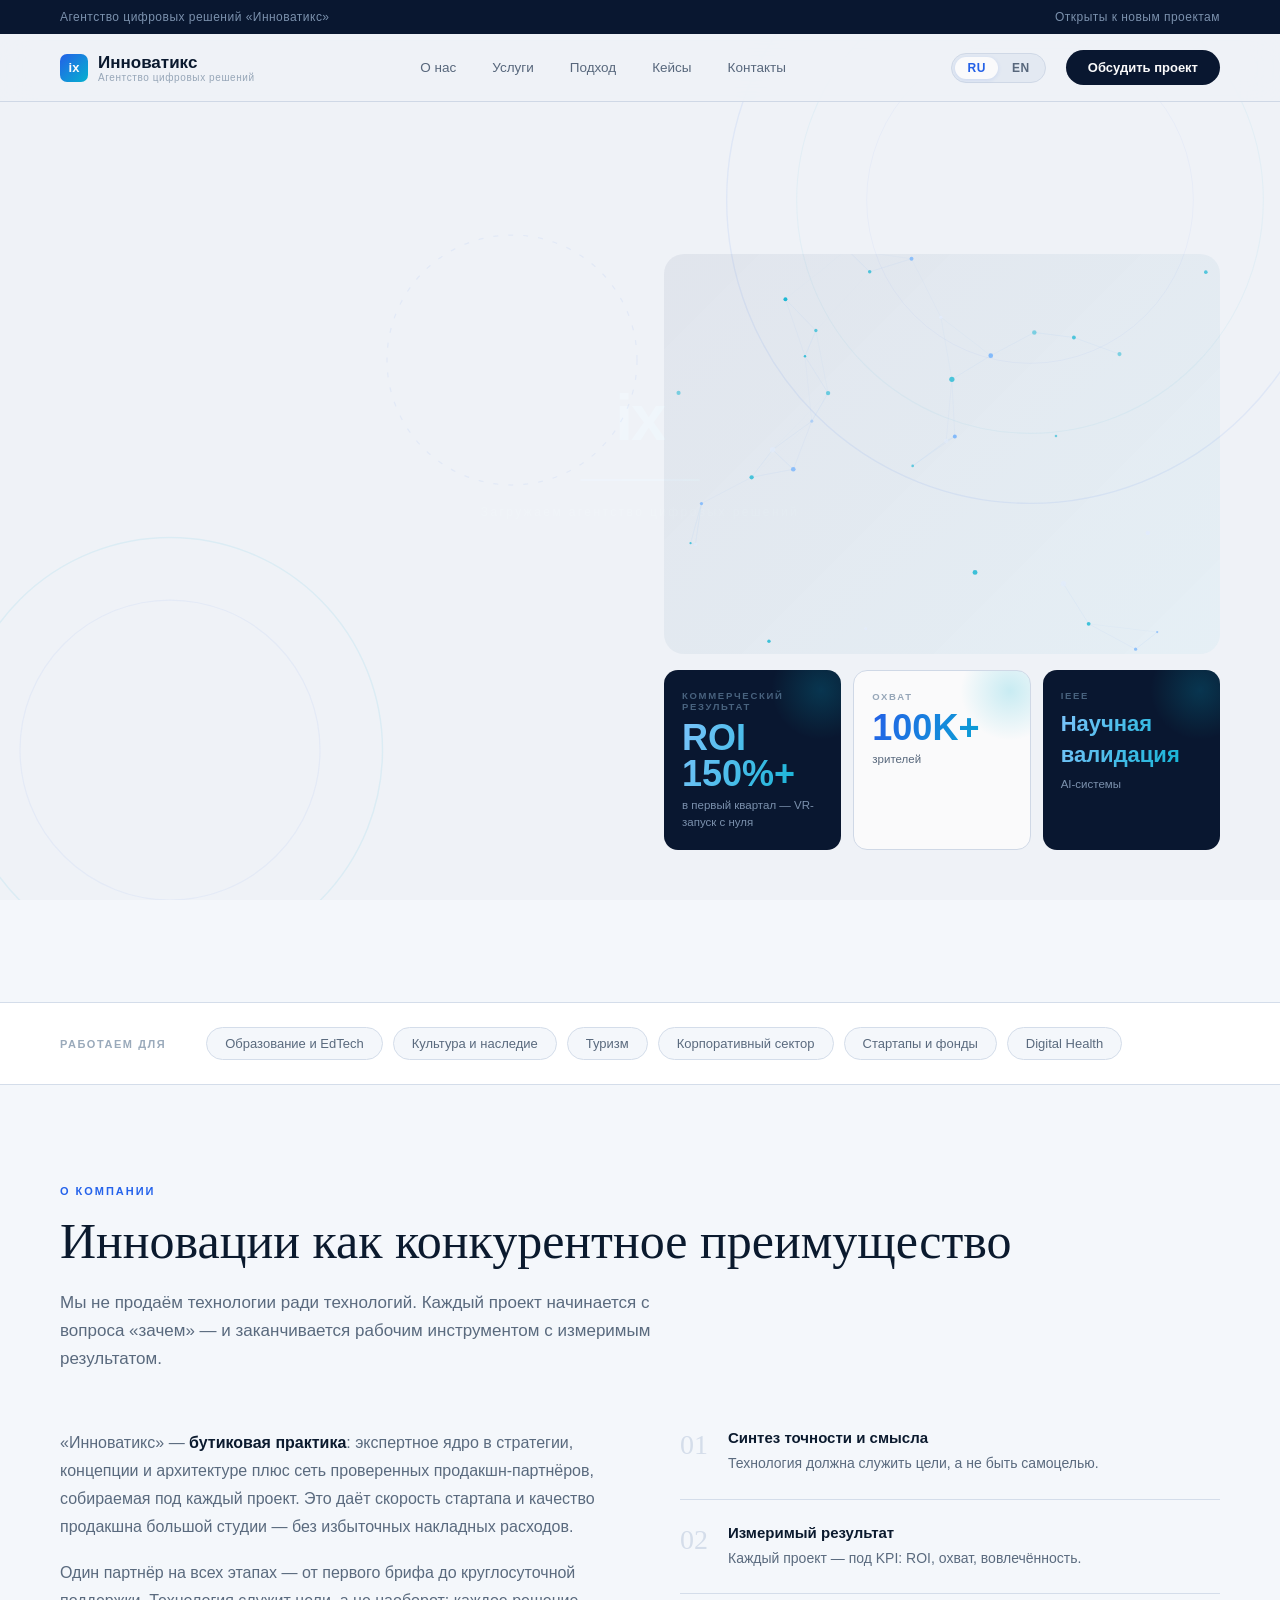
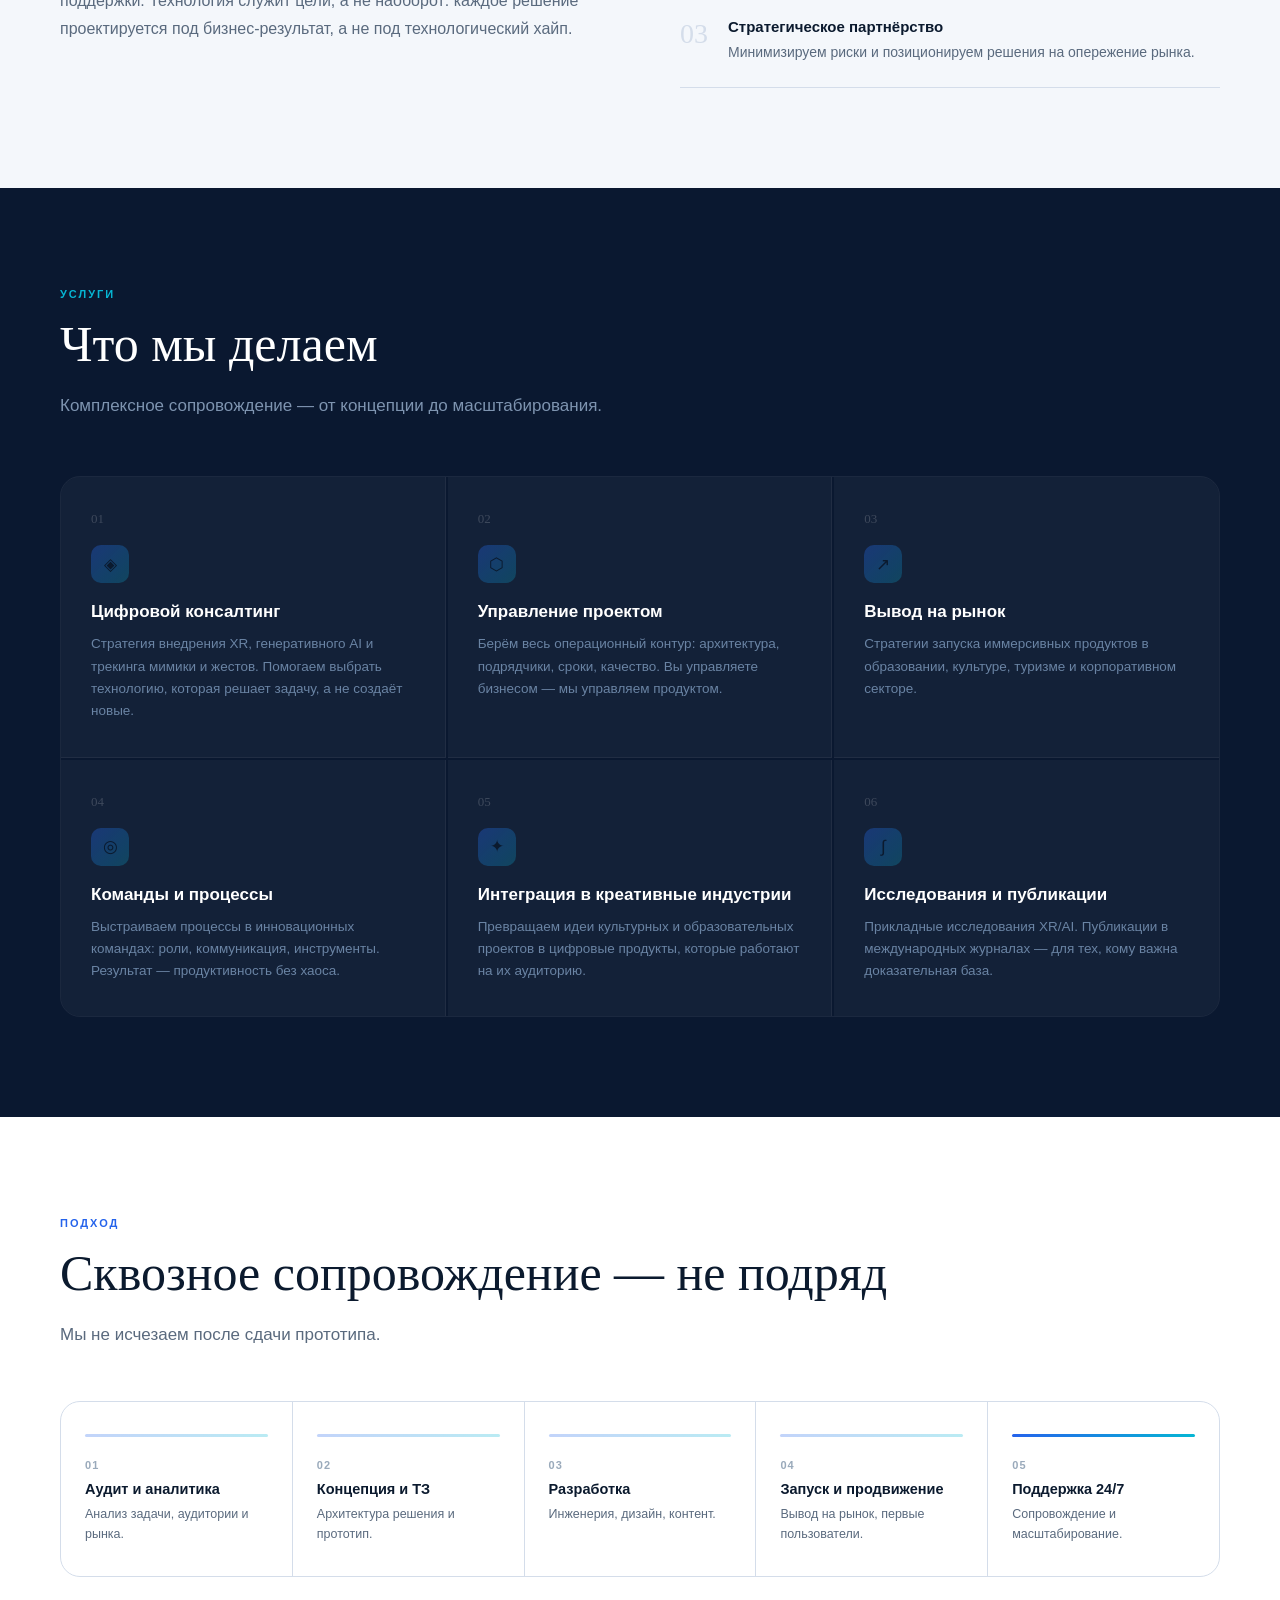
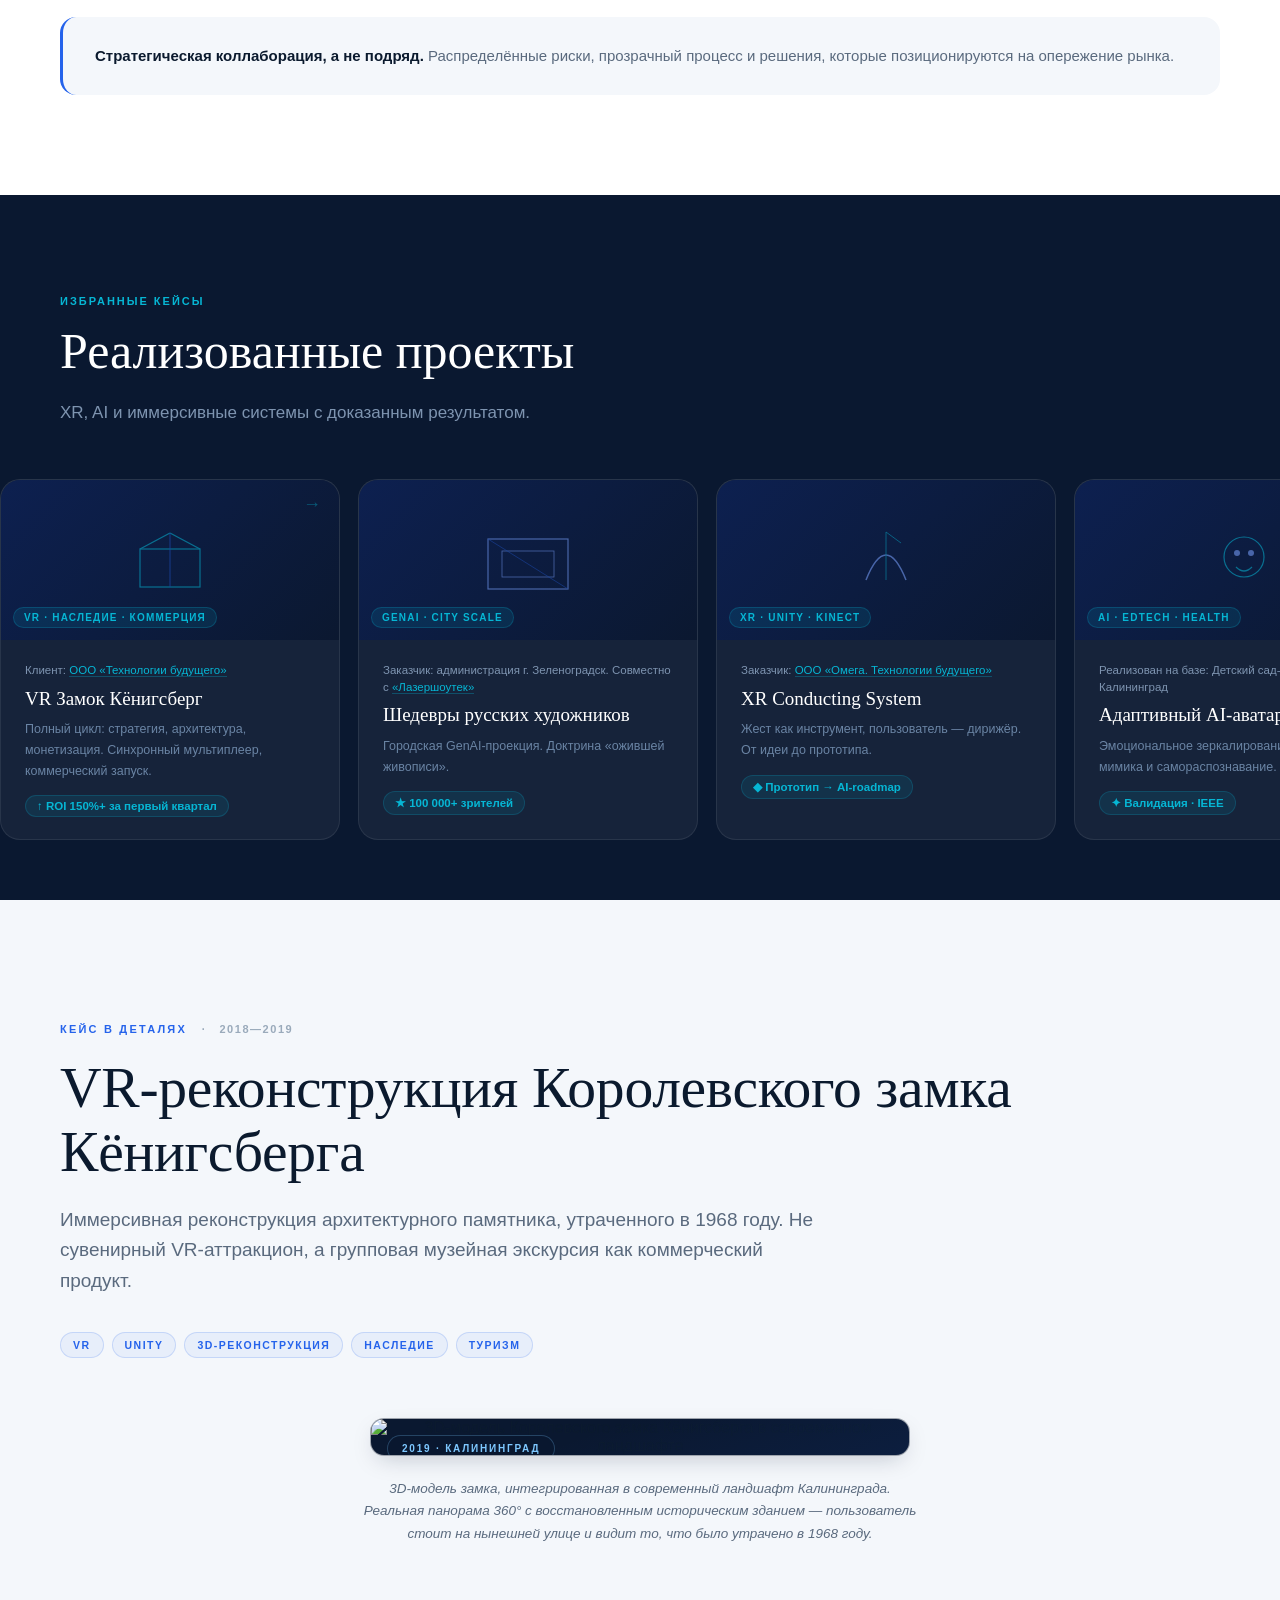
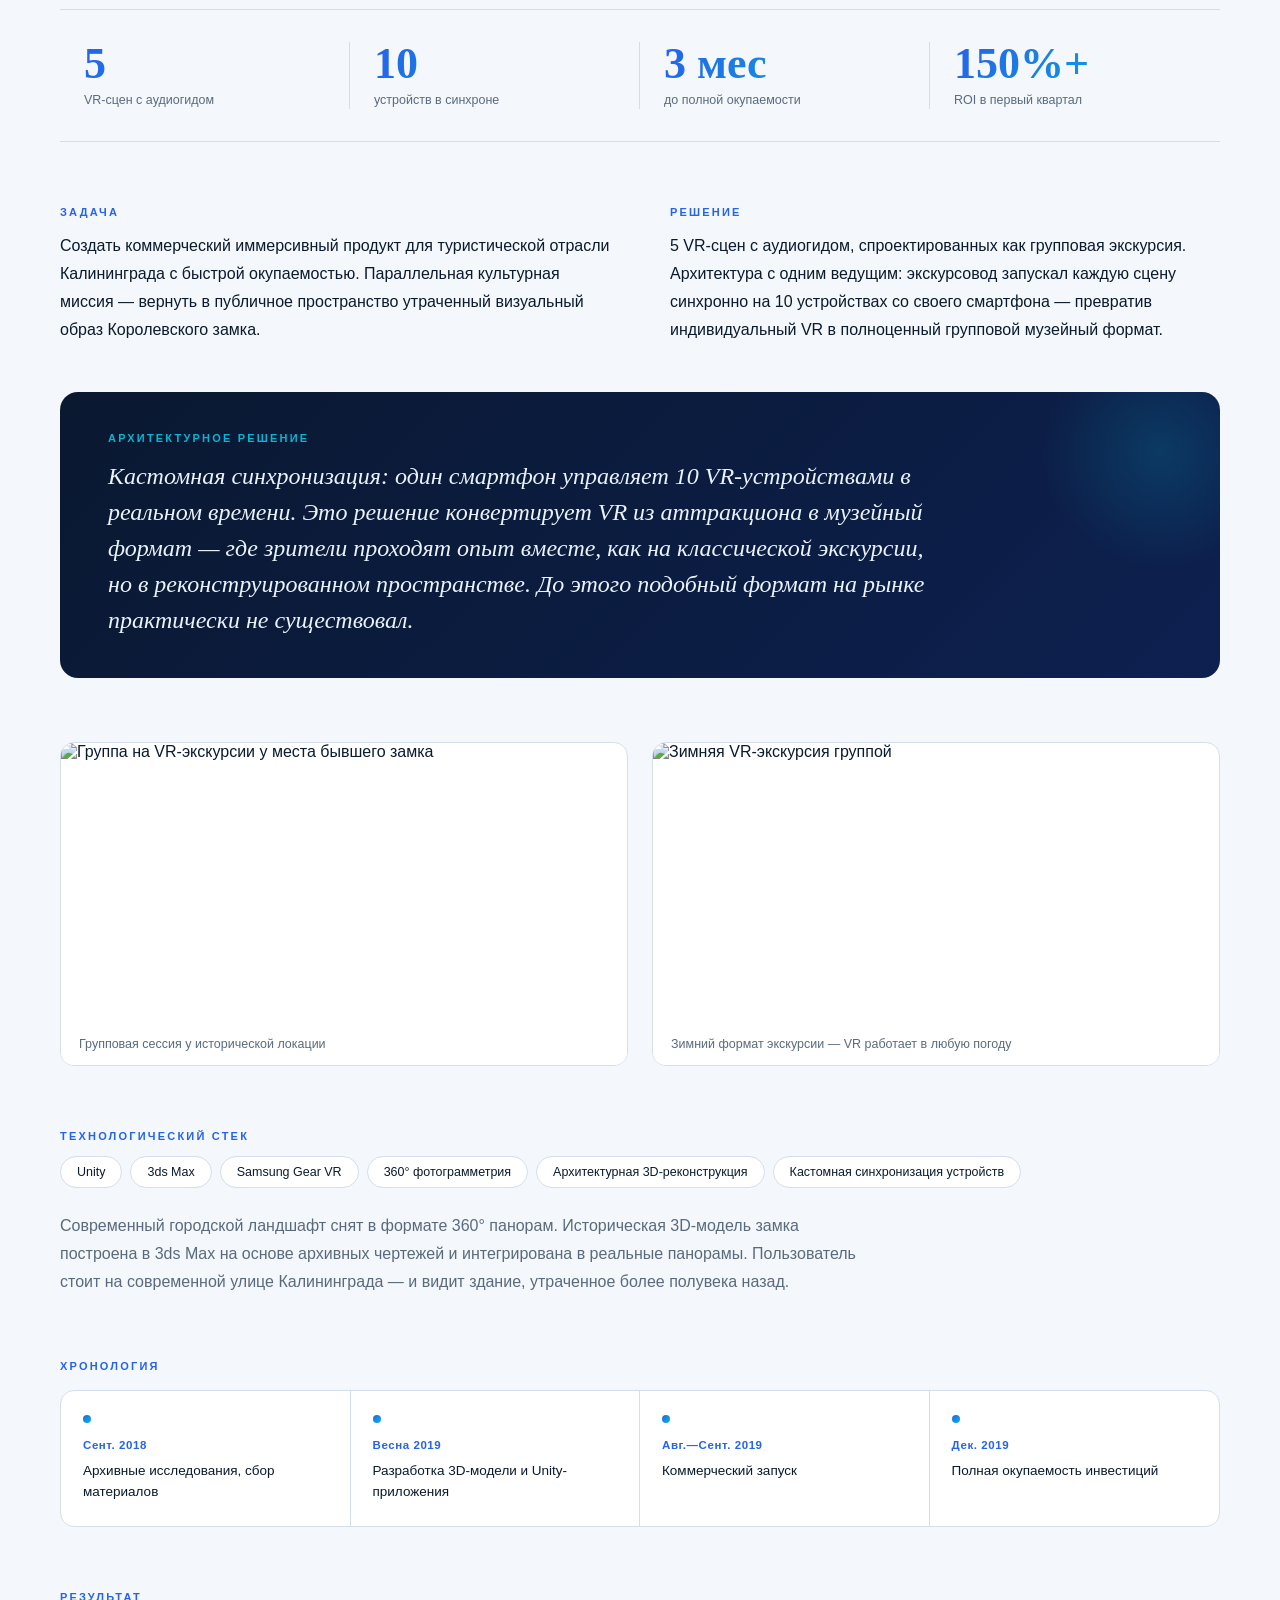
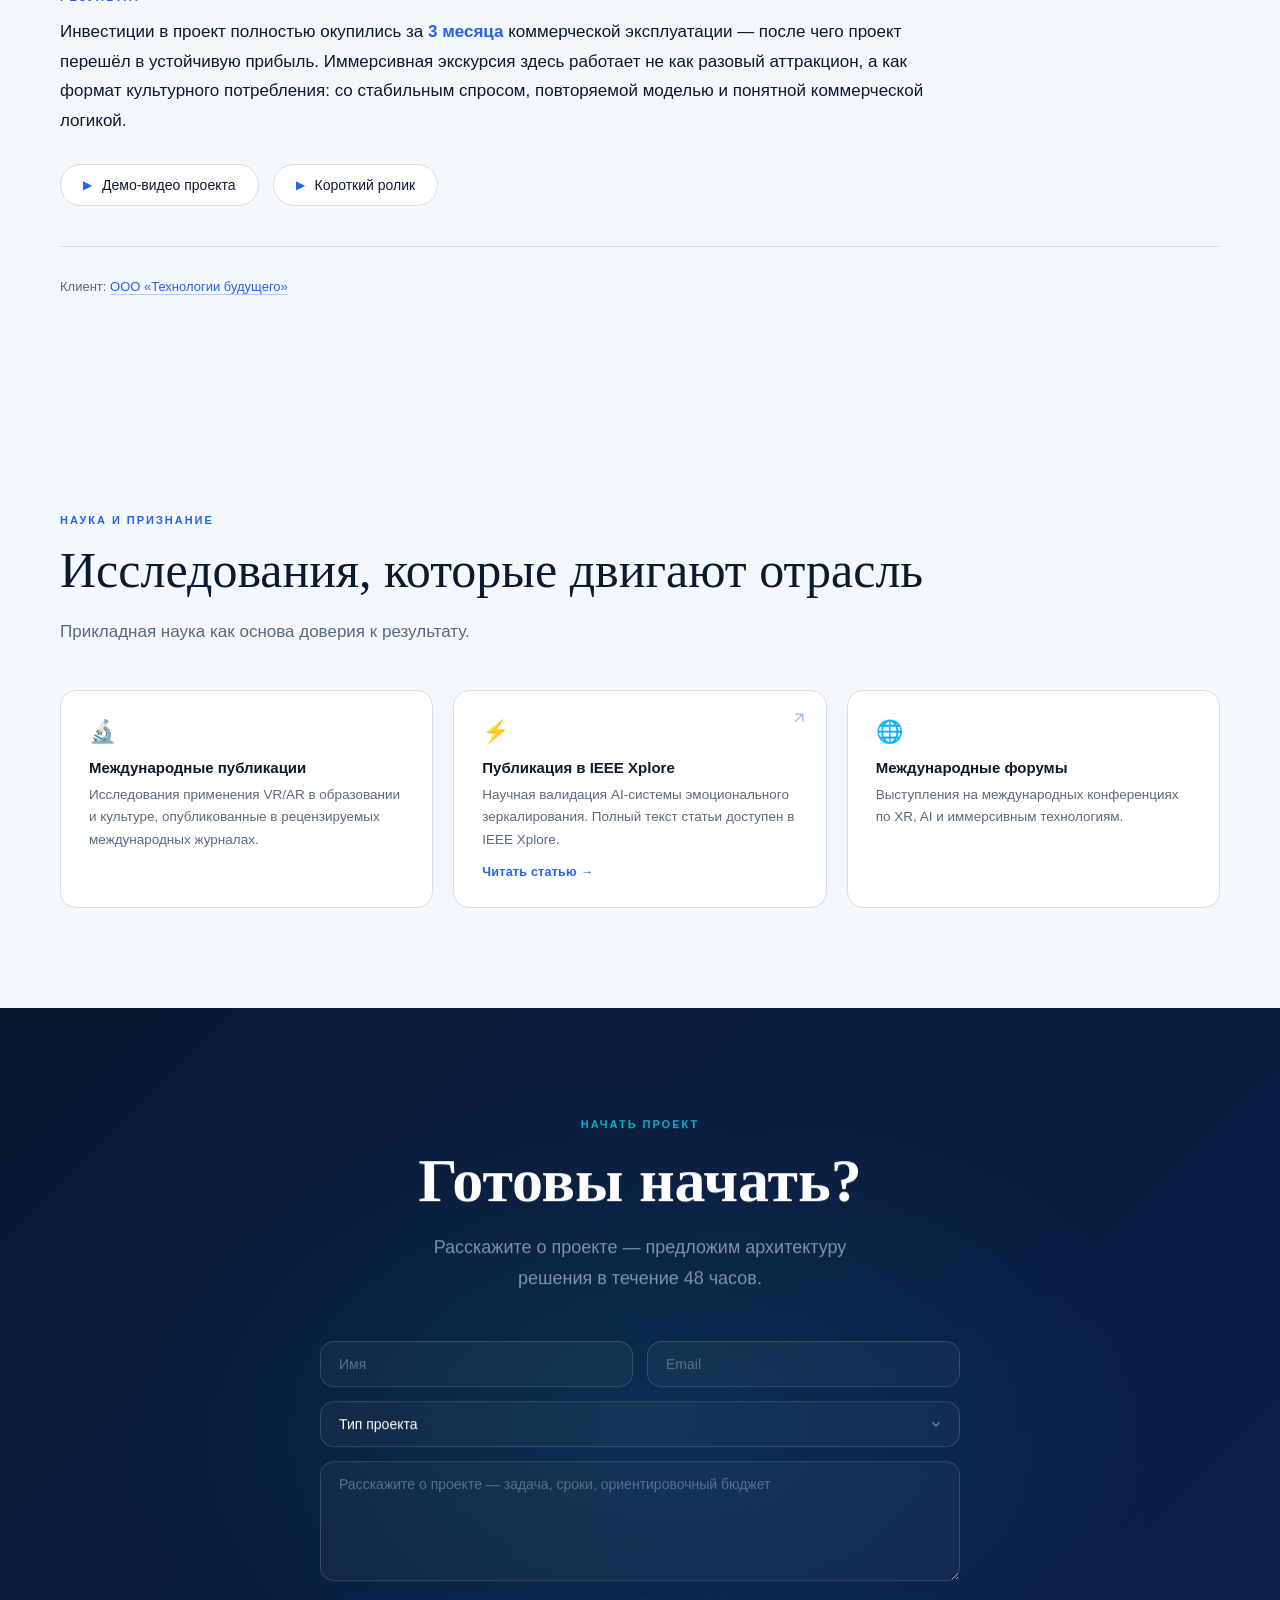
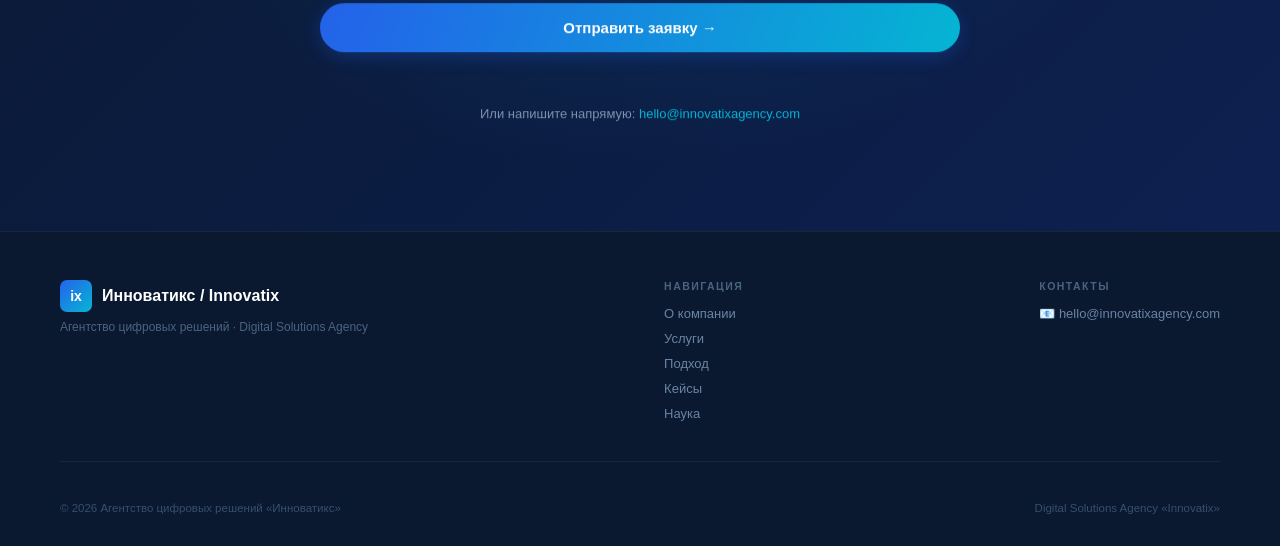
==== index.html @ b0e0c46a "Add files via upload" ====
<!DOCTYPE html>
<html lang="ru">
<head>
  <title>Инноватикс — агентство цифровых решений | XR · VR · AI</title>
  <meta name="description" content="Инноватикс — бутиковое агентство полного цикла. XR, VR и AI-продукты для бизнеса, культуры и образования: от стратегии до запуска. Кейсы с ROI 150%+.">
  <meta name="keywords" content="Инноватикс, агентство Инноватикс, Инноватикс цифровые решения, Innovatix, XR агентство, VR разработка, AI для бизнеса, иммерсивные технологии, дополненная реальность">
  <meta name="author" content="Инноватикс / Innovatix">
  <meta name="robots" content="index, follow">
  <link rel="canonical" href="https://www.innovatixagency.com/">

  <!-- Open Graph (соцсети, мессенджеры) -->
  <meta property="og:type" content="website">
  <meta property="og:url" content="https://www.innovatixagency.com/">
  <meta property="og:title" content="Инноватикс — агентство цифровых решений">
  <meta property="og:description" content="XR, VR и AI для бизнеса, культуры и образования. Полный цикл: от стратегии до запуска. ROI 150%+.">
  <meta property="og:image" content="https://www.innovatixagency.com/img/og-preview.jpg">
  <meta property="og:locale" content="ru_RU">
  <meta property="og:locale:alternate" content="en_US">
  <meta property="og:site_name" content="Инноватикс">

  <!-- Twitter Card -->
  <meta name="twitter:card" content="summary_large_image">
  <meta name="twitter:title" content="Инноватикс — агентство цифровых решений">
  <meta name="twitter:description" content="XR, VR и AI для бизнеса, культуры и образования. ROI 150%+.">
  <meta name="twitter:image" content="https://www.innovatixagency.com/img/og-preview.jpg">

  <!-- Schema.org structured data -->
  <script type="application/ld+json">
  {
    "@context": "https://schema.org",
    "@type": "ProfessionalService",
    "name": "Инноватикс",
    "alternateName": "Innovatix",
    "description": "Агентство цифровых решений. XR, AI и иммерсивные продукты для образования, культуры, туризма и бизнеса.",
    "url": "https://www.innovatixagency.com",
    "email": "hello@innovatixagency.com",
    "address": {"@type": "PostalAddress", "addressLocality": "Калининград", "addressCountry": "RU"},
    "serviceType": ["XR Development", "VR/AR Solutions", "AI Integration", "Digital Consulting"],
    "areaServed": {"@type": "Country", "name": "Russia"},
    "founder": {"@type": "Person", "name": "Жанна Иксанова", "url": "https://zhannaix.github.io"},
    "knowsAbout": ["Virtual Reality", "Augmented Reality", "Artificial Intelligence", "Immersive Technology", "EdTech"],
    "sameAs": ["https://ieeexplore.ieee.org/document/9912512"]
  }
  </script>
<meta charset="UTF-8">
<meta name="viewport" content="width=device-width, initial-scale=1.0">
<title>Инноватикс — агентство цифровых решений | XR · VR · AI</title>
<link rel="preload" href="fonts/manrope-400.woff2" as="font" type="font/woff2" crossorigin>
<link rel="preload" href="fonts/manrope-600.woff2" as="font" type="font/woff2" crossorigin>
<link rel="preload" href="styles.css" as="style">
<link rel="stylesheet" href="styles.css">
</head>
<body>

<!-- PRELOADER -->
<div id="preloader">
  <div class="pre-logo">ix</div>
  <div class="pre-bar"><div class="pre-fill" id="preFill"></div></div>
  <div class="pre-sub" data-ru="Загружаем агентство цифровых решений" data-en="Loading digital solutions agency">Загружаем агентство цифровых решений</div>
</div>

<!-- CURSOR -->
<div class="cursor" id="cursor"></div>
<div class="cursor-ring" id="cursorRing"></div>

<!-- PARALLAX BG -->
<div class="parallax-bg" id="parallaxBg">
  <div class="pb-shape pb-s1" id="pbs1"><svg viewBox="0 0 600 600" fill="none" xmlns="http://www.w3.org/2000/svg"><circle cx="300" cy="300" r="260" stroke="rgba(37,99,235,0.07)" stroke-width="1.2"/><circle cx="300" cy="300" r="200" stroke="rgba(6,182,212,0.05)" stroke-width="1"/><circle cx="300" cy="300" r="140" stroke="rgba(37,99,235,0.04)" stroke-width="0.8"/></svg></div>
  <div class="pb-shape pb-s2" id="pbs2"><svg viewBox="0 0 400 400" fill="none" xmlns="http://www.w3.org/2000/svg"><circle cx="200" cy="200" r="170" stroke="rgba(6,182,212,0.08)" stroke-width="1.2"/><circle cx="200" cy="200" r="120" stroke="rgba(37,99,235,0.05)" stroke-width="1"/></svg></div>
  <div class="pb-shape pb-s3" id="pbs3"><svg viewBox="0 0 240 240" fill="none" xmlns="http://www.w3.org/2000/svg"><circle cx="120" cy="120" r="100" stroke="rgba(37,99,235,0.06)" stroke-width="1" stroke-dasharray="4 8"/></svg></div>
</div>

<!-- TOP BAR -->
<div class="topbar">
  <span data-ru="Агентство цифровых решений «Инноватикс»" data-en="Digital Solutions Agency «Innovatix»">Агентство цифровых решений «Инноватикс»</span>
  <span data-ru="Открыты к новым проектам" data-en="Open for new projects">Открыты к новым проектам</span>
</div>

<!-- NAV -->
<nav>
  <a href="#" class="nav-logo">
    <div class="nav-logo-mark">ix</div>
    <div>
      <span class="nav-logo-text">Инноватикс</span>
      <span class="nav-logo-sub" data-ru="Агентство цифровых решений" data-en="Digital Solutions Agency">Агентство цифровых решений</span>
    </div>
  </a>
  <div class="nav-links">
    <a href="#about" data-ru="О нас" data-en="About">О нас</a>
    <a href="#services" data-ru="Услуги" data-en="Services">Услуги</a>
    <a href="#approach" data-ru="Подход" data-en="Approach">Подход</a>
    <a href="#cases" data-ru="Кейсы" data-en="Work">Кейсы</a>
    <a href="#contact" data-ru="Контакты" data-en="Contact">Контакты</a>
  </div>
  <div class="nav-right">
    <div class="lang-toggle">
      <button class="lang-btn active" data-lang="ru">RU</button>
      <button class="lang-btn" data-lang="en">EN</button>
    </div>
    <a href="#contact" class="btn-nav" data-ru="Обсудить проект" data-en="Let's talk">Обсудить проект</a>
  </div>
</nav>

<!-- HERO -->
<section class="hero" id="home">
  <div class="hero-left">
    <div class="hero-badge">
      <div class="badge-dot"></div>
      <span data-ru="XR · AI · Иммерсивные технологии" data-en="XR · AI · Immersive Technologies">XR · AI · Иммерсивные технологии</span>
    </div>
    <h1 class="hero-title">
      <span class="line"><span class="line-inner" data-ru="XR И AI," data-en="XR &amp; AI,">XR И AI,</span></span>
      <span class="line"><span class="line-inner grad" data-ru="КОТОРЫЕ" data-en="THAT ACTUALLY">КОТОРЫЕ</span></span>
      <span class="line"><span class="line-inner" data-ru="РАБОТАЮТ" data-en="WORK">РАБОТАЮТ</span></span>
    </h1>
    <p class="hero-sub" data-ru="Инноватикс — агентство полного цикла. Проектируем иммерсивные и интерактивные продукты для образования, культуры, туризма и бизнеса — от стратегии до запуска." data-en="Innovatix is a full-cycle agency. We design immersive and interactive products for education, culture, tourism and business — from strategy to launch.">Инноватикс — агентство полного цикла. Проектируем иммерсивные и интерактивные продукты для образования, культуры, туризма и бизнеса — от стратегии до запуска.</p>
    <div class="hero-btns">
      <a href="#contact" class="btn-primary" data-ru="Обсудить проект →" data-en="Start a project →">Обсудить проект →</a>
      <a href="#cases" class="btn-ghost" data-ru="Смотреть кейсы" data-en="View work">Смотреть кейсы</a>
    </div>
    <div class="hero-stats">
      <div><div class="stat-num">10+</div><div class="stat-label" data-ru="лет в XR и AI" data-en="years in XR &amp; AI">лет в XR и AI</div></div>
      <div><div class="stat-num">50+</div><div class="stat-label" data-ru="реализованных проектов" data-en="projects delivered">реализованных проектов</div></div>
      <div><div class="stat-num">100K+</div><div class="stat-label" data-ru="пользователей и зрителей" data-en="users &amp; viewers">пользователей и зрителей</div></div>
    </div>
  </div>
  <div class="hero-right">
    <div class="canvas-wrap">
      <canvas id="threeCanvas"></canvas>
    </div>
    <div class="metric-row">
      <div class="metric-card">
        <div class="mc-label" data-ru="КОММЕРЧЕСКИЙ РЕЗУЛЬТАТ" data-en="COMMERCIAL RESULT">КОММЕРЧЕСКИЙ РЕЗУЛЬТАТ</div>
        <div class="mc-val">ROI 150%+</div>
        <div class="mc-desc" data-ru="в первый квартал — VR-запуск с нуля" data-en="in Q1 — VR product from scratch">в первый квартал — VR-запуск с нуля</div>
      </div>
      <div class="metric-card light">
        <div class="mc-label" data-ru="ОХВАТ" data-en="REACH">ОХВАТ</div>
        <div class="mc-val">100K+</div>
        <div class="mc-desc" data-ru="зрителей иммерсивной проекции" data-en="viewers at immersive projection">зрителей</div>
      </div>
      <div class="metric-card">
        <div class="mc-label">IEEE</div>
        <div class="mc-val" style="font-size:22px;line-height:1.4" data-ru="Научная валидация" data-en="Scientific validation">Научная<br>валидация</div>
        <div class="mc-desc" data-ru="AI-системы" data-en="of AI system">AI-системы</div>
      </div>
    </div>
  </div>
</section>

<!-- SECTOR BAND -->
<div class="sector-band">
  <div class="sector-label" data-ru="РАБОТАЕМ ДЛЯ" data-en="WE WORK WITH">РАБОТАЕМ ДЛЯ</div>
  <div class="sector-pills">
    <div class="sector-pill" data-ru="Образование и EdTech" data-en="Education &amp; EdTech">Образование и EdTech</div>
    <div class="sector-pill" data-ru="Культура и наследие" data-en="Culture &amp; Heritage">Культура и наследие</div>
    <div class="sector-pill" data-ru="Туризм" data-en="Tourism">Туризм</div>
    <div class="sector-pill" data-ru="Корпоративный сектор" data-en="Enterprise">Корпоративный сектор</div>
    <div class="sector-pill" data-ru="Стартапы и фонды" data-en="Startups &amp; Funds">Стартапы и фонды</div>
    <div class="sector-pill" data-ru="Digital Health" data-en="Digital Health">Digital Health</div>
  </div>
</div>

<!-- ABOUT -->
<section class="about" id="about">
  <div class="section-eyebrow gs" data-ru="О КОМПАНИИ" data-en="ABOUT">О КОМПАНИИ</div>
  <h2 class="section-title gs" data-ru="Инновации как конкурентное преимущество" data-en="Innovation as a competitive edge">Инновации как конкурентное преимущество</h2>
  <p class="section-sub gs" data-ru="Мы не продаём технологии ради технологий. Каждый проект начинается с вопроса «зачем» — и заканчивается рабочим инструментом с измеримым результатом." data-en="We don't sell technology for its own sake. Every project starts with 'why' — and ends with a working tool with measurable results.">Мы не продаём технологии ради технологий. Каждый проект начинается с вопроса «зачем» — и заканчивается рабочим инструментом с измеримым результатом.</p>
  <div class="about-grid">
    <div class="about-text gs">
      <p data-ru="«Инноватикс» — <strong>бутиковая практика</strong>: экспертное ядро в стратегии, концепции и архитектуре плюс сеть проверенных продакшн-партнёров, собираемая под каждый проект. Это даёт скорость стартапа и качество продакшна большой студии — без избыточных накладных расходов." data-en="Innovatix is a <strong>boutique practice</strong>: an expert core in strategy, concept and architecture plus a network of trusted production partners assembled for each project. This delivers startup speed and big-studio production quality — without the overhead.">«Инноватикс» — <strong>бутиковая практика</strong>: экспертное ядро в стратегии, концепции и архитектуре плюс сеть проверенных продакшн-партнёров, собираемая под каждый проект. Это даёт скорость стартапа и качество продакшна большой студии — без избыточных накладных расходов.</p>
      <p data-ru="Один партнёр на всех этапах — от первого брифа до круглосуточной поддержки. Технология служит цели, а не наоборот: каждое решение проектируется под бизнес-результат, а не под технологический хайп." data-en="One partner at every stage — from the first brief to 24/7 support. Technology serves the goal, not the other way around: every decision is designed for business outcomes, not tech hype.">Один партнёр на всех этапах — от первого брифа до круглосуточной поддержки. Технология служит цели, а не наоборот: каждое решение проектируется под бизнес-результат, а не под технологический хайп.</p>
    </div>
    <div class="gs">
      <div class="value-item"><div class="value-num">01</div><div class="value-content"><h4 data-ru="Синтез точности и смысла" data-en="Precision meets meaning">Синтез точности и смысла</h4><p data-ru="Технология должна служить цели, а не быть самоцелью." data-en="Technology must serve the goal, not be the goal itself.">Технология должна служить цели, а не быть самоцелью.</p></div></div>
      <div class="value-item"><div class="value-num">02</div><div class="value-content"><h4 data-ru="Измеримый результат" data-en="Measurable outcome">Измеримый результат</h4><p data-ru="Каждый проект — под KPI: ROI, охват, вовлечённость." data-en="Every project has KPIs: ROI, reach, engagement.">Каждый проект — под KPI: ROI, охват, вовлечённость.</p></div></div>
      <div class="value-item"><div class="value-num">03</div><div class="value-content"><h4 data-ru="Стратегическое партнёрство" data-en="Strategic partnership">Стратегическое партнёрство</h4><p data-ru="Минимизируем риски и позиционируем решения на опережение рынка." data-en="We minimize risks and position solutions ahead of the market.">Минимизируем риски и позиционируем решения на опережение рынка.</p></div></div>
    </div>
  </div>
</section>

<!-- SERVICES -->
<section class="services" id="services">
  <div class="section-eyebrow gs" data-ru="УСЛУГИ" data-en="SERVICES">УСЛУГИ</div>
  <h2 class="section-title gs" data-ru="Что мы делаем" data-en="What we do">Что мы делаем</h2>
  <p class="section-sub gs" data-ru="Комплексное сопровождение — от концепции до масштабирования." data-en="End-to-end support — from concept to scale.">Комплексное сопровождение — от концепции до масштабирования.</p>
  <div class="services-grid">
    <div class="service-card gs"><span class="svc-num">01</span><div class="svc-icon">◈</div><div class="svc-title" data-ru="Цифровой консалтинг" data-en="Digital Consulting">Цифровой консалтинг</div><div class="svc-desc" data-ru="Стратегия внедрения XR, генеративного AI и трекинга мимики и жестов. Помогаем выбрать технологию, которая решает задачу, а не создаёт новые." data-en="Strategy for XR, generative AI and facial/gesture tracking. We help choose technology that solves problems, not creates new ones.">Стратегия внедрения XR, генеративного AI и трекинга мимики и жестов. Помогаем выбрать технологию, которая решает задачу, а не создаёт новые.</div></div>
    <div class="service-card gs"><span class="svc-num">02</span><div class="svc-icon">⬡</div><div class="svc-title" data-ru="Управление проектом" data-en="Project Management">Управление проектом</div><div class="svc-desc" data-ru="Берём весь операционный контур: архитектура, подрядчики, сроки, качество. Вы управляете бизнесом — мы управляем продуктом." data-en="We handle the full operational scope. You run the business — we run the product.">Берём весь операционный контур: архитектура, подрядчики, сроки, качество. Вы управляете бизнесом — мы управляем продуктом.</div></div>
    <div class="service-card gs"><span class="svc-num">03</span><div class="svc-icon">↗</div><div class="svc-title" data-ru="Вывод на рынок" data-en="Go-to-Market">Вывод на рынок</div><div class="svc-desc" data-ru="Стратегии запуска иммерсивных продуктов в образовании, культуре, туризме и корпоративном секторе." data-en="Launch strategies for immersive products in education, culture, tourism and enterprise.">Стратегии запуска иммерсивных продуктов в образовании, культуре, туризме и корпоративном секторе.</div></div>
    <div class="service-card gs"><span class="svc-num">04</span><div class="svc-icon">◎</div><div class="svc-title" data-ru="Команды и процессы" data-en="Teams &amp; Process">Команды и процессы</div><div class="svc-desc" data-ru="Выстраиваем процессы в инновационных командах: роли, коммуникация, инструменты. Результат — продуктивность без хаоса." data-en="Building processes in innovation teams: roles, communication, tools. Productivity without chaos.">Выстраиваем процессы в инновационных командах: роли, коммуникация, инструменты. Результат — продуктивность без хаоса.</div></div>
    <div class="service-card gs"><span class="svc-num">05</span><div class="svc-icon">✦</div><div class="svc-title" data-ru="Интеграция в креативные индустрии" data-en="Creative Industry Integration">Интеграция в креативные индустрии</div><div class="svc-desc" data-ru="Превращаем идеи культурных и образовательных проектов в цифровые продукты, которые работают на их аудиторию." data-en="Turning cultural and educational ideas into digital products that engage their audiences.">Превращаем идеи культурных и образовательных проектов в цифровые продукты, которые работают на их аудиторию.</div></div>
    <div class="service-card gs"><span class="svc-num">06</span><div class="svc-icon">∫</div><div class="svc-title" data-ru="Исследования и публикации" data-en="Research &amp; Publications">Исследования и публикации</div><div class="svc-desc" data-ru="Прикладные исследования XR/AI. Публикации в международных журналах — для тех, кому важна доказательная база." data-en="Applied XR/AI research. International journal publications — evidence-based approach.">Прикладные исследования XR/AI. Публикации в международных журналах — для тех, кому важна доказательная база.</div></div>
  </div>
</section>

<!-- APPROACH -->
<section class="approach" id="approach">
  <div class="section-eyebrow gs" data-ru="ПОДХОД" data-en="APPROACH">ПОДХОД</div>
  <h2 class="section-title gs" data-ru="Сквозное сопровождение — не подряд" data-en="End-to-end partnership — not outsourcing">Сквозное сопровождение — не подряд</h2>
  <p class="section-sub gs" data-ru="Мы не исчезаем после сдачи прототипа." data-en="We don't disappear after the prototype is delivered.">Мы не исчезаем после сдачи прототипа.</p>
  <div class="approach-track gs">
    <div class="phase"><div class="phase-bar"></div><div class="phase-num">01</div><div class="phase-name" data-ru="Аудит и аналитика" data-en="Audit &amp; Analytics">Аудит и аналитика</div><div class="phase-desc" data-ru="Анализ задачи, аудитории и рынка." data-en="Task, audience and market analysis.">Анализ задачи, аудитории и рынка.</div></div>
    <div class="phase"><div class="phase-bar"></div><div class="phase-num">02</div><div class="phase-name" data-ru="Концепция и ТЗ" data-en="Concept &amp; Brief">Концепция и ТЗ</div><div class="phase-desc" data-ru="Архитектура решения и прототип." data-en="Solution architecture and prototype.">Архитектура решения и прототип.</div></div>
    <div class="phase"><div class="phase-bar"></div><div class="phase-num">03</div><div class="phase-name" data-ru="Разработка" data-en="Development">Разработка</div><div class="phase-desc" data-ru="Инженерия, дизайн, контент." data-en="Engineering, design, content.">Инженерия, дизайн, контент.</div></div>
    <div class="phase"><div class="phase-bar"></div><div class="phase-num">04</div><div class="phase-name" data-ru="Запуск и продвижение" data-en="Launch &amp; Growth">Запуск и продвижение</div><div class="phase-desc" data-ru="Вывод на рынок, первые пользователи." data-en="Market launch, first users.">Вывод на рынок, первые пользователи.</div></div>
    <div class="phase"><div class="phase-bar"></div><div class="phase-num">05</div><div class="phase-name" data-ru="Поддержка 24/7" data-en="Support 24/7">Поддержка 24/7</div><div class="phase-desc" data-ru="Сопровождение и масштабирование." data-en="Maintenance and scaling.">Сопровождение и масштабирование.</div></div>
  </div>
  <div class="approach-note gs"><strong data-ru="Стратегическая коллаборация, а не подряд." data-en="Strategic collaboration, not outsourcing.">Стратегическая коллаборация, а не подряд.</strong> <span data-ru="Распределённые риски, прозрачный процесс и решения, которые позиционируются на опережение рынка." data-en="Shared risks, transparent process and solutions positioned ahead of the market.">Распределённые риски, прозрачный процесс и решения, которые позиционируются на опережение рынка.</span></div>
</section>

<!-- CASES -->
<section class="cases" id="cases">
  <div class="section-eyebrow gs" data-ru="ИЗБРАННЫЕ КЕЙСЫ" data-en="SELECTED WORK">ИЗБРАННЫЕ КЕЙСЫ</div>
  <h2 class="section-title gs" data-ru="Реализованные проекты" data-en="Delivered projects">Реализованные проекты</h2>
  <p class="section-sub gs" data-ru="XR, AI и иммерсивные системы с доказанным результатом." data-en="XR, AI and immersive systems with proven results.">XR, AI и иммерсивные системы с доказанным результатом.</p>
  <div class="cases-scroll">
    <div class="case-card case-card-link" data-link="#case-konigsberg"><div class="case-visual"><svg width="100" height="70" viewBox="0 0 100 70" fill="none"><rect x="20" y="24" width="60" height="38" stroke="#06B6D4" stroke-width="1.2"/><line x1="20" y1="24" x2="50" y2="8" stroke="#06B6D4" stroke-width="1.2"/><line x1="80" y1="24" x2="50" y2="8" stroke="#06B6D4" stroke-width="1.2"/><line x1="50" y1="8" x2="50" y2="62" stroke="#2563EB" stroke-width="0.8"/></svg><div class="case-tag" data-ru="VR · НАСЛЕДИЕ · КОММЕРЦИЯ" data-en="VR · HERITAGE · COMMERCE">VR · НАСЛЕДИЕ · КОММЕРЦИЯ</div></div><div class="case-body"><div class="case-client" data-ru="Клиент: <a href='https://www.ekskursia39.ru/экскурсия-королевский-замок-2/' target='_blank'>ООО «Технологии будущего»</a>" data-en="Client: <a href='https://www.ekskursia39.ru/экскурсия-королевский-замок-2/' target='_blank'>Tekhnologii Budushchego LLC</a>">Клиент: <a href="https://www.ekskursia39.ru/экскурсия-королевский-замок-2/" target="_blank">ООО «Технологии будущего»</a></div><div class="case-title" data-ru="VR Замок Кёнигсберг" data-en="VR Königsberg Castle">VR Замок Кёнигсберг</div><div class="case-desc" data-ru="Полный цикл: стратегия, архитектура, монетизация. Синхронный мультиплеер, коммерческий запуск." data-en="End-to-end: strategy, architecture, monetization. Synchronous multiplayer, commercial launch.">Полный цикл: стратегия, архитектура, монетизация. Синхронный мультиплеер, коммерческий запуск.</div><div class="case-metric" data-ru="↑ ROI 150%+ за первый квартал" data-en="↑ ROI 150%+ in first quarter">↑ ROI 150%+ за первый квартал</div></div></div>
    <div class="case-card"><div class="case-visual"><svg width="100" height="70" viewBox="0 0 100 70" fill="none"><rect x="10" y="14" width="80" height="50" stroke="#7AA2FF" stroke-width="1.2"/><rect x="24" y="26" width="52" height="26" stroke="#7AA2FF" stroke-width="0.8"/><line x1="10" y1="14" x2="90" y2="64" stroke="#2563EB" stroke-width="0.6"/></svg><div class="case-tag" data-ru="GENAI · CITY SCALE" data-en="GENAI · CITY SCALE">GENAI · CITY SCALE</div></div><div class="case-body"><div class="case-client" data-ru="Заказчик: администрация г. Зеленоградск. Совместно с <a href='https://www.lasershowtec.ru' target='_blank'>«Лазершоутек»</a>" data-en="Client: Zelenogradsk city administration. Co-produced with <a href='https://www.lasershowtec.ru' target='_blank'>Lasershowtec</a>">Заказчик: администрация г. Зеленоградск. Совместно с <a href="https://www.lasershowtec.ru" target="_blank">«Лазершоутек»</a></div><div class="case-title" data-ru="Шедевры русских художников" data-en="Masterpieces of Russian Artists">Шедевры русских художников</div><div class="case-desc" data-ru="Городская GenAI-проекция. Доктрина «ожившей живописи»." data-en="City-scale GenAI projection. The Living Painting doctrine.">Городская GenAI-проекция. Доктрина «ожившей живописи».</div><div class="case-metric" data-ru="★ 100 000+ зрителей" data-en="★ 100,000+ viewers">★ 100 000+ зрителей</div></div></div>
    <div class="case-card"><div class="case-visual"><svg width="100" height="70" viewBox="0 0 100 70" fill="none"><path d="M30 55 Q50 5 70 55" stroke="#7AA2FF" stroke-width="1.5" fill="none"/><line x1="50" y1="7" x2="50" y2="55" stroke="#06B6D4" stroke-width="0.8"/><line x1="50" y1="7" x2="65" y2="18" stroke="#06B6D4" stroke-width="0.8"/></svg><div class="case-tag" data-ru="XR · UNITY · KINECT" data-en="XR · UNITY · KINECT">XR · UNITY · KINECT</div></div><div class="case-body"><div class="case-client" data-ru="Заказчик: <a href='https://omegafuture.ru/resheniya/ar-vr-tekhnologii/poznavatelnaya-realnost-vr-konstruktor/' target='_blank'>ООО «Омега. Технологии будущего»</a>" data-en="Client: <a href='https://omegafuture.ru/resheniya/ar-vr-tekhnologii/poznavatelnaya-realnost-vr-konstruktor/' target='_blank'>Omega. Tekhnologii Budushchego LLC</a>">Заказчик: <a href="https://omegafuture.ru/resheniya/ar-vr-tekhnologii/poznavatelnaya-realnost-vr-konstruktor/" target="_blank">ООО «Омега. Технологии будущего»</a></div><div class="case-title" data-ru="XR Conducting System" data-en="XR Conducting System">XR Conducting System</div><div class="case-desc" data-ru="Жест как инструмент, пользователь — дирижёр. От идеи до прототипа." data-en="Gesture as instrument, user as conductor. From idea to prototype.">Жест как инструмент, пользователь — дирижёр. От идеи до прототипа.</div><div class="case-metric" data-ru="◆ Прототип → AI-roadmap" data-en="◆ Prototype → AI roadmap">◆ Прототип → AI-roadmap</div></div></div>
    <div class="case-card"><div class="case-visual"><svg width="100" height="70" viewBox="0 0 100 70" fill="none"><circle cx="50" cy="32" r="20" stroke="#06B6D4" stroke-width="1.2"/><circle cx="43" cy="28" r="3" fill="#7AA2FF"/><circle cx="57" cy="28" r="3" fill="#7AA2FF"/><path d="M42 42 Q50 50 58 42" stroke="#06B6D4" stroke-width="1.2" fill="none"/></svg><div class="case-tag" data-ru="AI · EDTECH · HEALTH" data-en="AI · EDTECH · HEALTH">AI · EDTECH · HEALTH</div></div><div class="case-body"><div class="case-client" data-ru="Реализован на базе: Детский сад-гимназия №22, Калининград" data-en="Implemented at: Kindergarten-gymnasium №22, Kaliningrad">Реализован на базе: Детский сад-гимназия №22, Калининград</div><div class="case-title" data-ru="Адаптивный AI-аватар для EQ" data-en="Adaptive AI Avatar for EQ">Адаптивный AI-аватар для EQ</div><div class="case-desc" data-ru="Эмоциональное зеркалирование для детей: мимика и самораспознавание." data-en="Emotional mirroring for children: facial tracking and self-recognition.">Эмоциональное зеркалирование для детей: мимика и самораспознавание.</div><div class="case-metric" data-ru="✦ Валидация · IEEE" data-en="✦ Validated · IEEE">✦ Валидация · IEEE</div></div></div>
    <div class="case-card"><div class="case-visual"><svg width="100" height="70" viewBox="0 0 100 70" fill="none"><rect x="10" y="12" width="36" height="36" stroke="#7AA2FF" stroke-width="1.2"/><rect x="54" y="12" width="36" height="36" stroke="#7AA2FF" stroke-width="1.2"/><rect x="10" y="54" width="36" height="12" stroke="#06B6D4" stroke-width="0.7"/><rect x="54" y="54" width="36" height="12" stroke="#06B6D4" stroke-width="0.7"/></svg><div class="case-tag" data-ru="VR · ОБРАЗОВАНИЕ" data-en="VR · EDUCATION">VR · ОБРАЗОВАНИЕ</div></div><div class="case-body"><div class="case-client" data-ru="Реализован на базе: детский технопарк «Кванториум», Калининград" data-en="Implemented at: Quantorium childrens technopark, Kaliningrad">Реализован на базе: детский технопарк «Кванториум», Калининград</div><div class="case-title" data-ru="VR Quest «4 Rooms»" data-en='VR Quest "4 Rooms"'>VR Quest «4 Rooms»</div><div class="case-desc" data-ru="Модульная VR-оценка знаний. Фреймворк «предмет как комната»." data-en="Modular VR knowledge assessment. Subject-as-Room framework.">Модульная VR-оценка знаний. Фреймворк «предмет как комната».</div><div class="case-metric" data-ru="↑ Вовлечённость · Пилот" data-en="↑ Engagement · Pilot">↑ Вовлечённость · Пилот</div></div></div>
  </div>
</section>


<!-- FEATURED CASE -->
<section class="featured-case" id="case-konigsberg">
  <div class="fc-meta gs">
    <span class="fc-eyebrow" data-ru="КЕЙС В ДЕТАЛЯХ" data-en="FEATURED CASE">КЕЙС В ДЕТАЛЯХ</span>
    <span class="fc-divider">·</span>
    <span class="fc-year">2018—2019</span>
  </div>
  <h2 class="fc-title gs" data-ru="VR-реконструкция Королевского замка Кёнигсберга" data-en="VR Reconstruction of the Königsberg Royal Castle">VR-реконструкция Королевского замка Кёнигсберга</h2>
  <p class="fc-lead gs" data-ru="Иммерсивная реконструкция архитектурного памятника, утраченного в 1968 году. Не сувенирный VR-аттракцион, а групповая музейная экскурсия как коммерческий продукт." data-en="Immersive reconstruction of an architectural monument lost in 1968. Not a souvenir VR ride — but a group museum experience as a commercial product.">Иммерсивная реконструкция архитектурного памятника, утраченного в 1968 году. Не сувенирный VR-аттракцион, а групповая музейная экскурсия как коммерческий продукт.</p>

  <div class="fc-tags gs">
    <span class="fc-tag">VR</span>
    <span class="fc-tag">UNITY</span>
    <span class="fc-tag" data-ru="3D-РЕКОНСТРУКЦИЯ" data-en="3D RECONSTRUCTION">3D-РЕКОНСТРУКЦИЯ</span>
    <span class="fc-tag" data-ru="НАСЛЕДИЕ" data-en="HERITAGE">НАСЛЕДИЕ</span>
    <span class="fc-tag" data-ru="ТУРИЗМ" data-en="TOURISM">ТУРИЗМ</span>
  </div>

  <figure class="fc-hero gs">
    <div class="fc-hero-frame">
      <div class="fc-hero-stamp" data-ru="2019 · КАЛИНИНГРАД" data-en="2019 · KALININGRAD">2019 · КАЛИНИНГРАД</div>
      <img src="img/konigsberg-3d.jpg" alt="3D-модель Королевского замка Кёнигсберга в современном ландшафте" loading="lazy">
      <div class="fc-hero-overlay"></div>
    </div>
    <figcaption data-ru="3D-модель замка, интегрированная в современный ландшафт Калининграда. Реальная панорама 360° с восстановленным историческим зданием — пользователь стоит на нынешней улице и видит то, что было утрачено в 1968 году." data-en="3D model of the castle integrated into modern Kaliningrad. A real 360° panorama with the restored historical building — the user stands on a present-day street and sees what was lost in 1968.">3D-модель замка, интегрированная в современный ландшафт Калининграда. Реальная панорама 360° с восстановленным историческим зданием — пользователь стоит на нынешней улице и видит то, что было утрачено в 1968 году.</figcaption>
  </figure>

  <div class="fc-stats gs">
    <div class="fc-stat">
      <div class="fc-stat-num">5</div>
      <div class="fc-stat-label" data-ru="VR-сцен с аудиогидом" data-en="VR scenes with audio guide">VR-сцен с аудиогидом</div>
    </div>
    <div class="fc-stat">
      <div class="fc-stat-num">10</div>
      <div class="fc-stat-label" data-ru="устройств в синхроне" data-en="devices in sync">устройств в синхроне</div>
    </div>
    <div class="fc-stat">
      <div class="fc-stat-num" data-ru="3 мес" data-en="3 mo">3 мес</div>
      <div class="fc-stat-label" data-ru="до полной окупаемости" data-en="to full payback">до полной окупаемости</div>
    </div>
    <div class="fc-stat">
      <div class="fc-stat-num">150%+</div>
      <div class="fc-stat-label" data-ru="ROI в первый квартал" data-en="ROI in first quarter">ROI в первый квартал</div>
    </div>
  </div>

  <div class="fc-grid">
    <div class="fc-col gs">
      <div class="fc-col-label" data-ru="ЗАДАЧА" data-en="THE BRIEF">ЗАДАЧА</div>
      <p data-ru="Создать коммерческий иммерсивный продукт для туристической отрасли Калининграда с быстрой окупаемостью. Параллельная культурная миссия — вернуть в публичное пространство утраченный визуальный образ Королевского замка." data-en="Build a commercial immersive product for Kaliningrad's tourism sector with fast payback. The cultural mission alongside it — return the lost visual image of the Royal Castle to public space.">Создать коммерческий иммерсивный продукт для туристической отрасли Калининграда с быстрой окупаемостью. Параллельная культурная миссия — вернуть в публичное пространство утраченный визуальный образ Королевского замка.</p>
    </div>
    <div class="fc-col gs">
      <div class="fc-col-label" data-ru="РЕШЕНИЕ" data-en="THE SOLUTION">РЕШЕНИЕ</div>
      <p data-ru="5 VR-сцен с аудиогидом, спроектированных как групповая экскурсия. Архитектура с одним ведущим: экскурсовод запускал каждую сцену синхронно на 10 устройствах со своего смартфона — превратив индивидуальный VR в полноценный групповой музейный формат." data-en="5 VR scenes with audio guide, designed as a group tour. Single-conductor architecture: the guide launched each scene synchronously across 10 devices from a smartphone — turning individual VR into a fully-fledged group museum format.">5 VR-сцен с аудиогидом, спроектированных как групповая экскурсия. Архитектура с одним ведущим: экскурсовод запускал каждую сцену синхронно на 10 устройствах со своего смартфона — превратив индивидуальный VR в полноценный групповой музейный формат.</p>
    </div>
  </div>

  <div class="fc-highlight gs">
    <div class="fc-highlight-label" data-ru="АРХИТЕКТУРНОЕ РЕШЕНИЕ" data-en="ARCHITECTURE DECISION">АРХИТЕКТУРНОЕ РЕШЕНИЕ</div>
    <div class="fc-highlight-text" data-ru="Кастомная синхронизация: один смартфон управляет 10 VR-устройствами в реальном времени. Это решение конвертирует VR из аттракциона в музейный формат — где зрители проходят опыт вместе, как на классической экскурсии, но в реконструированном пространстве. До этого подобный формат на рынке практически не существовал." data-en="Custom synchronization: one smartphone controls 10 VR devices in real time. This converts VR from a ride into a museum format — where visitors experience the space together, as on a classical tour, but inside the reconstructed environment. Such a format barely existed on the market at the time.">Кастомная синхронизация: один смартфон управляет 10 VR-устройствами в реальном времени. Это решение конвертирует VR из аттракциона в музейный формат — где зрители проходят опыт вместе, как на классической экскурсии, но в реконструированном пространстве. До этого подобный формат на рынке практически не существовал.</div>
  </div>

  <div class="fc-gallery gs">
    <figure>
      <img src="img/konigsberg-users-1.jpg" alt="Группа на VR-экскурсии у места бывшего замка" loading="lazy">
      <figcaption data-ru="Групповая сессия у исторической локации" data-en="Group session at the historical location">Групповая сессия у исторической локации</figcaption>
    </figure>
    <figure>
      <img src="img/konigsberg-users-2.jpg" alt="Зимняя VR-экскурсия группой" loading="lazy">
      <figcaption data-ru="Зимний формат экскурсии — VR работает в любую погоду" data-en="Winter format — VR works in any weather">Зимний формат экскурсии — VR работает в любую погоду</figcaption>
    </figure>
  </div>

  <div class="fc-tech gs">
    <div class="fc-col-label" data-ru="ТЕХНОЛОГИЧЕСКИЙ СТЕК" data-en="TECH STACK">ТЕХНОЛОГИЧЕСКИЙ СТЕК</div>
    <div class="fc-tech-pills">
      <span class="fc-pill">Unity</span>
      <span class="fc-pill">3ds Max</span>
      <span class="fc-pill">Samsung Gear VR</span>
      <span class="fc-pill" data-ru="360° фотограмметрия" data-en="360° photogrammetry">360° фотограмметрия</span>
      <span class="fc-pill" data-ru="Архитектурная 3D-реконструкция" data-en="Architectural 3D reconstruction">Архитектурная 3D-реконструкция</span>
      <span class="fc-pill" data-ru="Кастомная синхронизация устройств" data-en="Custom device sync">Кастомная синхронизация устройств</span>
    </div>
    <p class="fc-tech-text" data-ru="Современный городской ландшафт снят в формате 360° панорам. Историческая 3D-модель замка построена в 3ds Max на основе архивных чертежей и интегрирована в реальные панорамы. Пользователь стоит на современной улице Калининграда — и видит здание, утраченное более полувека назад." data-en="Modern cityscape captured as 360° panoramas. The historical 3D model of the castle was built in 3ds Max from archival blueprints and integrated into the real panoramas. The user stands on a modern Kaliningrad street and sees the building lost more than half a century ago.">Современный городской ландшафт снят в формате 360° панорам. Историческая 3D-модель замка построена в 3ds Max на основе архивных чертежей и интегрирована в реальные панорамы. Пользователь стоит на современной улице Калининграда — и видит здание, утраченное более полувека назад.</p>
  </div>

  <div class="fc-timeline gs">
    <div class="fc-col-label" data-ru="ХРОНОЛОГИЯ" data-en="TIMELINE">ХРОНОЛОГИЯ</div>
    <div class="fc-tl-track">
      <div class="fc-tl-item"><div class="fc-tl-date" data-ru="Сент. 2018" data-en="Sep 2018">Сент. 2018</div><div class="fc-tl-event" data-ru="Архивные исследования, сбор материалов" data-en="Archival research, materials">Архивные исследования, сбор материалов</div></div>
      <div class="fc-tl-item"><div class="fc-tl-date" data-ru="Весна 2019" data-en="Spring 2019">Весна 2019</div><div class="fc-tl-event" data-ru="Разработка 3D-модели и Unity-приложения" data-en="3D model and Unity app development">Разработка 3D-модели и Unity-приложения</div></div>
      <div class="fc-tl-item"><div class="fc-tl-date" data-ru="Авг.—Сент. 2019" data-en="Aug—Sep 2019">Авг.—Сент. 2019</div><div class="fc-tl-event" data-ru="Коммерческий запуск" data-en="Commercial launch">Коммерческий запуск</div></div>
      <div class="fc-tl-item"><div class="fc-tl-date" data-ru="Дек. 2019" data-en="Dec 2019">Дек. 2019</div><div class="fc-tl-event" data-ru="Полная окупаемость инвестиций" data-en="Full payback achieved">Полная окупаемость инвестиций</div></div>
    </div>
  </div>

  <div class="fc-result gs">
    <div class="fc-col-label" data-ru="РЕЗУЛЬТАТ" data-en="OUTCOME">РЕЗУЛЬТАТ</div>
    <p data-ru="Инвестиции в проект полностью окупились за <strong>3 месяца</strong> коммерческой эксплуатации — после чего проект перешёл в устойчивую прибыль. Иммерсивная экскурсия здесь работает не как разовый аттракцион, а как формат культурного потребления: со стабильным спросом, повторяемой моделью и понятной коммерческой логикой." data-en="The project investment was fully recouped within <strong>3 months</strong> of commercial operation — after which it transitioned into sustained profit. Here, an immersive tour functions not as a one-off attraction but as a format of cultural consumption: with stable demand, a reproducible model and clear commercial logic.">Инвестиции в проект полностью окупились за <strong>3 месяца</strong> коммерческой эксплуатации — после чего проект перешёл в устойчивую прибыль. Иммерсивная экскурсия здесь работает не как разовый аттракцион, а как формат культурного потребления: со стабильным спросом, повторяемой моделью и понятной коммерческой логикой.</p>
    <div class="fc-videos">
      <a href="https://rutube.ru/video/d10a856c523a495a8cfcca849937b789/?r=wd" target="_blank" class="fc-video">
        <span class="fc-video-icon">▶</span>
        <span class="fc-video-text" data-ru="Демо-видео проекта" data-en="Project demo video">Демо-видео проекта</span>
      </a>
      <a href="https://rutube.ru/shorts/1cc9fd452472bae683f8db8664392b01/?r=wd" target="_blank" class="fc-video">
        <span class="fc-video-icon">▶</span>
        <span class="fc-video-text" data-ru="Короткий ролик" data-en="Short clip">Короткий ролик</span>
      </a>
    </div>
  </div>

  <div class="fc-client gs" data-ru="Клиент: <a href='https://www.ekskursia39.ru/экскурсия-королевский-замок-2/' target='_blank'>ООО «Технологии будущего»</a>" data-en="Client: <a href='https://www.ekskursia39.ru/экскурсия-королевский-замок-2/' target='_blank'>Tekhnologii Budushchego LLC</a>">Клиент: <a href="https://www.ekskursia39.ru/экскурсия-королевский-замок-2/" target="_blank">ООО «Технологии будущего»</a></div>
</section>

<!-- SCIENCE -->
<section class="science" id="science">
  <div class="section-eyebrow gs" data-ru="НАУКА И ПРИЗНАНИЕ" data-en="RESEARCH &amp; RECOGNITION">НАУКА И ПРИЗНАНИЕ</div>
  <h2 class="section-title gs" data-ru="Исследования, которые двигают отрасль" data-en="Research that moves the field">Исследования, которые двигают отрасль</h2>
  <p class="section-sub gs" data-ru="Прикладная наука как основа доверия к результату." data-en="Applied science as the foundation of trust in outcomes.">Прикладная наука как основа доверия к результату.</p>
  <div class="science-cards">
    <div class="sci-card gs"><span class="sci-icon">🔬</span><div class="sci-title" data-ru="Международные публикации" data-en="International Publications">Международные публикации</div><div class="sci-desc" data-ru="Исследования применения VR/AR в образовании и культуре, опубликованные в рецензируемых международных журналах." data-en="Research on VR/AR in education and culture published in peer-reviewed international journals.">Исследования применения VR/AR в образовании и культуре, опубликованные в рецензируемых международных журналах.</div></div>
    <a href="https://ieeexplore.ieee.org/document/9912512" target="_blank" class="sci-card sci-card-link gs"><span class="sci-icon">⚡</span><div class="sci-title" data-ru="Публикация в IEEE Xplore" data-en="Published in IEEE Xplore">Публикация в IEEE Xplore</div><div class="sci-desc" data-ru="Научная валидация AI-системы эмоционального зеркалирования. Полный текст статьи доступен в IEEE Xplore." data-en="Scientific validation of an AI emotional mirroring system. Full paper available on IEEE Xplore.">Научная валидация AI-системы эмоционального зеркалирования. Полный текст статьи доступен в IEEE Xplore.</div><div class="sci-link-cta" data-ru="Читать статью →" data-en="Read paper →">Читать статью →</div></a>
    <div class="sci-card gs"><span class="sci-icon">🌐</span><div class="sci-title" data-ru="Международные форумы" data-en="International Forums">Международные форумы</div><div class="sci-desc" data-ru="Выступления на международных конференциях по XR, AI и иммерсивным технологиям." data-en="Presentations at international conferences on XR, AI and immersive technologies.">Выступления на международных конференциях по XR, AI и иммерсивным технологиям.</div></div>
  </div>
</section>

<!-- CTA -->
<section class="cta-section" id="contact">
  <div class="section-eyebrow gs" data-ru="НАЧАТЬ ПРОЕКТ" data-en="START A PROJECT">НАЧАТЬ ПРОЕКТ</div>
  <h2 class="cta-title gs" data-ru="Готовы начать?" data-en="Ready to start?">Готовы начать?</h2>
  <p class="cta-sub gs" data-ru="Расскажите о проекте — предложим архитектуру решения в течение 48 часов." data-en="Tell us about your project — we'll propose a solution architecture within 48 hours.">Расскажите о проекте — предложим архитектуру решения в течение 48 часов.</p>
  <form class="contact-form gs" id="contactForm" action="https://api.web3forms.com/submit" method="POST">
    <!-- IMPORTANT: register at web3forms.com (free, no account needed), get your access key, paste below -->
    <input type="hidden" name="access_key" value="ba49b722-3ca2-4fe4-9ea4-02e4a66eefa0">
    <input type="hidden" name="subject" value="Новая заявка с сайта Innovatix">
    <input type="hidden" name="from_name" value="Innovatix website">
    <input type="checkbox" name="botcheck" style="display:none">
    <div class="form-row-2">
      <input type="text" name="name" required placeholder="Имя" data-ru-ph="Имя" data-en-ph="Name">
      <input type="email" name="email" required placeholder="Email" data-ru-ph="Email" data-en-ph="Email">
    </div>
    <select name="project_type" required>
      <option value="" disabled selected data-ru="Тип проекта" data-en="Project type">Тип проекта</option>
      <option value="education" data-ru="Образование / EdTech" data-en="Education / EdTech">Образование / EdTech</option>
      <option value="culture" data-ru="Культура и наследие" data-en="Culture &amp; Heritage">Культура и наследие</option>
      <option value="tourism" data-ru="Туризм" data-en="Tourism">Туризм</option>
      <option value="enterprise" data-ru="Корпоративный сектор" data-en="Enterprise">Корпоративный сектор</option>
      <option value="startup" data-ru="Стартап / R&amp;D" data-en="Startup / R&amp;D">Стартап / R&amp;D</option>
      <option value="other" data-ru="Другое" data-en="Other">Другое</option>
    </select>
    <textarea name="message" required rows="5" placeholder="Расскажите о проекте — задача, сроки, ориентировочный бюджет" data-ru-ph="Расскажите о проекте — задача, сроки, ориентировочный бюджет" data-en-ph="Tell us about your project — task, timeline, approximate budget"></textarea>
    <button type="submit" class="form-submit" data-ru="Отправить заявку →" data-en="Send request →">Отправить заявку →</button>
    <div class="form-status" id="formStatus"></div>
    <div class="form-alt" data-ru="Или напишите напрямую: <a href='mailto:hello@innovatixagency.com'>hello@innovatixagency.com</a>" data-en="Or contact directly: <a href='mailto:hello@innovatixagency.com'>hello@innovatixagency.com</a>">Или напишите напрямую: <a href="mailto:hello@innovatixagency.com">hello@innovatixagency.com</a></div>
  </form>
</section>

<!-- FOOTER -->
<footer>
  <div class="footer-top">
    <div>
      <div class="footer-logo-row">
        <div class="nav-logo-mark" style="width:32px;height:32px;font-size:14px">ix</div>
        <span class="footer-name">Инноватикс / Innovatix</span>
      </div>
      <div class="footer-tagline" data-ru="Агентство цифровых решений · Digital Solutions Agency" data-en="Digital Solutions Agency · Агентство цифровых решений">Агентство цифровых решений · Digital Solutions Agency</div>
    </div>
    <div>
      <div class="footer-col-title" data-ru="НАВИГАЦИЯ" data-en="NAVIGATION">НАВИГАЦИЯ</div>
      <div class="footer-links">
        <a href="#about" data-ru="О компании" data-en="About">О компании</a>
        <a href="#services" data-ru="Услуги" data-en="Services">Услуги</a>
        <a href="#approach" data-ru="Подход" data-en="Approach">Подход</a>
        <a href="#cases" data-ru="Кейсы" data-en="Work">Кейсы</a>
        <a href="#science" data-ru="Наука" data-en="Research">Наука</a>
      </div>
    </div>
    <div>
      <div class="footer-col-title" data-ru="КОНТАКТЫ" data-en="CONTACT">КОНТАКТЫ</div>
      <div class="contact-item">📧 <a href="mailto:hello@innovatixagency.com">hello@innovatixagency.com</a></div>
      
    </div>
  </div>
  <div class="footer-bottom">
    <div class="footer-copy" data-ru="© 2026 Агентство цифровых решений «Инноватикс»" data-en="© 2026 Digital Solutions Agency «Innovatix»">© 2026 Агентство цифровых решений «Инноватикс»</div>
    <div class="footer-legal" data-ru="Digital Solutions Agency «Innovatix»" data-en="Агентство цифровых решений «Инноватикс»">Digital Solutions Agency «Innovatix»</div>
  </div>
</footer>

<!-- CDN LIBS -->





  <script defer src="anim.min.js"></script>
  <script defer src="script.js"></script>
</body>
</html>
---- styles.css ----
@font-face{font-family:'Manrope';font-style:normal;font-weight:400;font-display:swap;src:url(fonts/manrope-400.woff2) format('woff2')}@font-face{font-family:'Manrope';font-style:normal;font-weight:500;font-display:swap;src:url(fonts/manrope-500.woff2) format('woff2')}@font-face{font-family:'Manrope';font-style:normal;font-weight:600;font-display:swap;src:url(fonts/manrope-600.woff2) format('woff2')}@font-face{font-family:'Manrope';font-style:normal;font-weight:700;font-display:swap;src:url(fonts/manrope-700.woff2) format('woff2')}@font-face{font-family:'Oswald';font-style:normal;font-weight:600;font-display:swap;src:url(fonts/oswald-600.woff2) format('woff2')}@font-face{font-family:'Oswald';font-style:normal;font-weight:700;font-display:swap;src:url(fonts/oswald-700.woff2) format('woff2')}@font-face{font-family:'Cormorant Garamond';font-style:normal;font-weight:500;font-display:swap;src:url(fonts/cormorant-garamond-500.woff2) format('woff2')}@font-face{font-family:'Cormorant Garamond';font-style:normal;font-weight:600;font-display:swap;src:url(fonts/cormorant-garamond-600.woff2) format('woff2')}@font-face{font-family:'Cormorant Garamond';font-style:normal;font-weight:700;font-display:swap;src:url(fonts/cormorant-garamond-700.woff2) format('woff2')}




:root{
  --ice:#F4F7FB;--ice2:#E8EEF6;--navy:#0A1830;--navy2:#0D2050;
  --cobalt:#2563EB;--cyan:#06B6D4;--ink:#0B1A2E;--muted:#5A6A7E;
  --faint:#9AAABB;--border:#D4DDEA;--white:#fff;--radius:16px;
}
*,*::before,*::after{box-sizing:border-box;margin:0;padding:0}
html{scroll-behavior:smooth}
body{font-family:"Manrope",sans-serif;background:var(--ice);color:var(--ink);overflow-x:hidden;cursor:none}

/* PRELOADER */
#preloader{position:fixed;inset:0;background:var(--navy);z-index:9999;display:flex;flex-direction:column;align-items:center;justify-content:center;gap:24px}
.pre-logo{font-family:"Oswald",sans-serif;font-size:64px;font-weight:800;color:transparent;background:linear-gradient(110deg,#7EC8FF,#06B6D4);-webkit-background-clip:text;background-clip:text;letter-spacing:-2px;opacity:0;transform:translateY(20px)}
.pre-bar{width:120px;height:2px;background:rgba(255,255,255,.1);border-radius:2px;overflow:hidden}
.pre-fill{height:100%;width:0;background:linear-gradient(90deg,#2563EB,#06B6D4);border-radius:2px}
.pre-sub{font-size:12px;letter-spacing:.2em;color:#4A6480;opacity:0}

/* CURSOR */
.cursor{width:10px;height:10px;background:var(--cobalt);border-radius:50%;position:fixed;top:0;left:0;pointer-events:none;z-index:9998;opacity:0;transition:opacity .3s,background .2s,transform .15s;mix-blend-mode:multiply}
.cursor-ring{width:36px;height:36px;border:1.5px solid var(--cobalt);border-radius:50%;position:fixed;top:0;left:0;pointer-events:none;z-index:9997;opacity:0;transition:transform .35s cubic-bezier(.16,1,.3,1),opacity .3s}

/* PARALLAX BG */
.parallax-bg{position:fixed;inset:0;pointer-events:none;z-index:0;overflow:hidden}
.pb-shape{position:absolute;transition:transform .12s ease-out}
.pb-shape svg{width:100%;height:100%}
.pb-s1{width:700px;height:700px;top:-150px;right:-100px}
.pb-s2{width:500px;height:500px;bottom:-100px;left:-80px}
.pb-s3{width:300px;height:300px;top:40%;left:40%;transform:translate(-50%,-50%)}

/* TOP BAR */
.topbar{background:var(--navy);color:#7E94B0;font-size:12px;letter-spacing:.04em;display:flex;justify-content:space-between;align-items:center;padding:10px 60px;position:relative;z-index:10}

/* NAV */
nav{position:sticky;top:0;z-index:100;background:rgba(244,247,251,.92);backdrop-filter:blur(16px);border-bottom:1px solid var(--border);display:flex;align-items:center;justify-content:space-between;padding:0 60px;height:68px}
.nav-logo{display:flex;align-items:center;gap:10px;text-decoration:none}
.nav-logo-mark{width:28px;height:28px;border-radius:7px;background:linear-gradient(135deg,#2563EB,#06B6D4);display:flex;align-items:center;justify-content:center;color:#fff;font-size:13px;font-weight:800}
.nav-logo-text{font-size:17px;font-weight:600;color:var(--ink)}
.nav-logo-sub{font-size:10px;color:var(--faint);letter-spacing:.06em;display:block;line-height:1}
.nav-links{display:flex;gap:36px}
.nav-links a{font-size:13.5px;font-weight:500;color:var(--muted);text-decoration:none;transition:color .2s}
.nav-links a:hover{color:var(--cobalt)}
.nav-right{display:flex;align-items:center;gap:20px}
.lang-toggle{display:flex;align-items:center;gap:2px;background:var(--ice2);border-radius:20px;padding:3px;border:1px solid var(--border)}
.lang-btn{font-size:12px;font-weight:600;letter-spacing:.05em;padding:4px 12px;border-radius:16px;border:none;cursor:pointer;transition:all .2s;color:var(--muted);background:transparent}
.lang-btn.active{background:var(--white);color:var(--cobalt);box-shadow:0 1px 4px rgba(37,99,235,.12)}
.btn-nav{font-size:13px;font-weight:600;padding:10px 22px;border-radius:24px;background:var(--navy);color:#fff;text-decoration:none;border:none;cursor:pointer;transition:background .2s}
.btn-nav:hover{background:var(--cobalt)}

/* HERO */
.hero{min-height:100vh;display:grid;grid-template-columns:1fr 1fr;align-items:center;padding:0 60px;gap:48px;position:relative;z-index:1}
.hero-left{position:relative;z-index:1}
.hero-badge{display:inline-flex;align-items:center;gap:8px;background:#fff;border:1px solid var(--border);border-radius:24px;padding:7px 16px 7px 10px;font-size:12.5px;color:var(--muted);margin-bottom:32px;box-shadow:0 2px 12px rgba(10,24,48,.06);opacity:0}
.badge-dot{width:7px;height:7px;border-radius:50%;background:var(--cyan);flex-shrink:0;animation:pulse 2s infinite}
@keyframes pulse{0%,100%{opacity:1;transform:scale(1)}50%{opacity:.6;transform:scale(.85)}}
.hero-title{font-family:"Oswald",sans-serif;font-size:clamp(64px,7.5vw,100px);font-weight:800;line-height:.92;letter-spacing:-.02em;color:var(--ink);margin-bottom:24px}
.hero-title .line{display:block;overflow:hidden}
.hero-title .line-inner{display:block;transform:translateY(100%)}
.hero-title .grad{background:linear-gradient(110deg,#2563EB,#06B6D4);-webkit-background-clip:text;background-clip:text;-webkit-text-fill-color:transparent}
.hero-sub{font-size:17px;line-height:1.65;color:var(--muted);max-width:480px;margin-bottom:36px;opacity:0}
.hero-btns{display:flex;gap:14px;flex-wrap:wrap;margin-bottom:48px;opacity:0}
.btn-primary{font-size:14.5px;font-weight:600;padding:14px 28px;border-radius:28px;background:linear-gradient(110deg,#2563EB,#06B6D4);color:#fff;text-decoration:none;border:none;cursor:pointer;transition:all .25s;box-shadow:0 4px 20px rgba(37,99,235,.3)}
.btn-primary:hover{transform:translateY(-2px);box-shadow:0 8px 28px rgba(37,99,235,.4)}
.btn-ghost{font-size:14.5px;font-weight:500;padding:13px 26px;border-radius:28px;background:transparent;color:var(--ink);text-decoration:none;border:1.5px solid var(--border);cursor:pointer;transition:all .25s}
.btn-ghost:hover{border-color:var(--cobalt);color:var(--cobalt)}
.hero-stats{display:flex;gap:36px;padding-top:32px;border-top:1px solid var(--border);opacity:0}
.stat-num{font-family:"Cormorant Garamond",serif;font-size:34px;background:linear-gradient(110deg,#2563EB,#06B6D4);-webkit-background-clip:text;background-clip:text;-webkit-text-fill-color:transparent;line-height:1}
.stat-label{font-size:12px;color:var(--faint);margin-top:4px}

/* HERO RIGHT */
.hero-right{display:flex;flex-direction:column;gap:16px;position:relative;z-index:1}
.canvas-wrap{height:400px;border-radius:20px;overflow:hidden;position:relative;background:linear-gradient(135deg,rgba(13,32,80,.06),rgba(6,182,212,.04))}
#threeCanvas{width:100%;height:100%;display:block}
.metric-row{display:grid;grid-template-columns:repeat(3,1fr);gap:12px}
.metric-card{background:var(--navy);border-radius:14px;padding:20px 18px;position:relative;overflow:hidden}
.metric-card::before{content:"";position:absolute;top:-30px;right:-30px;width:100px;height:100px;border-radius:50%;background:radial-gradient(circle,rgba(6,182,212,.2) 0%,transparent 70%)}
.metric-card.light{background:#fff;border:1px solid var(--border)}
.metric-card.light .mc-label{color:var(--faint)}
.metric-card.light .mc-val{background:linear-gradient(110deg,#2563EB,#06B6D4);-webkit-background-clip:text;background-clip:text;-webkit-text-fill-color:transparent}
.metric-card.light .mc-desc{color:var(--muted)}
.mc-label{font-size:9.5px;letter-spacing:.18em;color:#4A6480;margin-bottom:8px;font-weight:700}
.mc-val{font-family:"Oswald",sans-serif;font-size:36px;font-weight:800;line-height:1;background:linear-gradient(110deg,#7EC8FF,#06B6D4);-webkit-background-clip:text;background-clip:text;-webkit-text-fill-color:transparent}
.mc-desc{font-size:11.5px;color:#7E94B0;margin-top:5px;line-height:1.4}

/* SECTOR BAND */
.sector-band{background:#fff;border-top:1px solid var(--border);border-bottom:1px solid var(--border);padding:24px 60px;display:flex;align-items:center;gap:40px;overflow-x:auto;position:relative;z-index:1}
.sector-label{font-size:11px;letter-spacing:.14em;color:var(--faint);font-weight:700;white-space:nowrap;flex-shrink:0}
.sector-pills{display:flex;gap:10px}
.sector-pill{font-size:13px;font-weight:500;color:var(--muted);padding:8px 18px;border-radius:20px;border:1px solid var(--border);background:var(--ice);white-space:nowrap;transition:all .2s}
.sector-pill:hover{border-color:var(--cobalt);color:var(--cobalt)}

/* SECTIONS */
section{padding:100px 60px;position:relative;z-index:1}
.section-eyebrow{font-size:11px;font-weight:700;letter-spacing:.18em;color:var(--cobalt);margin-bottom:16px;text-transform:uppercase}
.section-title{font-family:"Cormorant Garamond",serif;font-size:clamp(34px,4vw,50px);font-weight:400;line-height:1.12;color:var(--ink);margin-bottom:20px}
.section-sub{font-size:17px;color:var(--muted);max-width:620px;line-height:1.65}

/* ABOUT */
.about{background:var(--ice)}
.about-grid{display:grid;grid-template-columns:1fr 1fr;gap:80px;margin-top:56px;align-items:start}
.about-text p{font-size:16px;line-height:1.75;color:var(--muted);margin-bottom:18px}
.about-text p strong{color:var(--ink);font-weight:600}
.value-item{display:flex;gap:20px;padding:24px 0;border-bottom:1px solid var(--border)}
.value-item:first-child{padding-top:0}
.value-num{font-family:"Cormorant Garamond",serif;font-size:28px;color:var(--border);flex-shrink:0;line-height:1;margin-top:2px}
.value-content h4{font-size:15px;font-weight:600;color:var(--ink);margin-bottom:6px}
.value-content p{font-size:14px;color:var(--muted);line-height:1.6}

/* SERVICES */
.services{background:var(--navy)}
.services .section-eyebrow{color:var(--cyan)}
.services .section-title{color:#fff}
.services .section-sub{color:#7E94B0}
.services-grid{display:grid;grid-template-columns:repeat(3,1fr);gap:2px;margin-top:56px;border:1px solid rgba(255,255,255,.07);border-radius:20px;overflow:hidden}
.service-card{background:rgba(255,255,255,.04);padding:34px 30px;border-right:1px solid rgba(255,255,255,.06);border-bottom:1px solid rgba(255,255,255,.06);transition:background .3s;cursor:default}
.service-card:hover{background:rgba(37,99,235,.14)}
.service-card:nth-child(3n){border-right:none}
.service-card:nth-child(n+4){border-bottom:none}
.svc-num{font-family:"Cormorant Garamond",serif;font-size:13px;color:rgba(255,255,255,.18);margin-bottom:18px;display:block}
.svc-icon{width:38px;height:38px;border-radius:10px;margin-bottom:18px;background:linear-gradient(135deg,rgba(37,99,235,.35),rgba(6,182,212,.25));display:flex;align-items:center;justify-content:center;font-size:17px}
.svc-title{font-size:17px;font-weight:600;color:#fff;margin-bottom:10px;line-height:1.3}
.svc-desc{font-size:13.5px;color:#6A84A4;line-height:1.65}

/* APPROACH */
.approach{background:#fff}
.approach-track{display:flex;margin-top:52px;border-radius:20px;overflow:hidden;border:1px solid var(--border)}
.phase{flex:1;padding:32px 24px;border-right:1px solid var(--border);transition:background .3s;cursor:default}
.phase:last-child{border-right:none}
.phase:hover{background:#F0F5FF}
.phase-bar{height:3px;border-radius:3px;margin-bottom:22px;background:linear-gradient(90deg,#2563EB,#06B6D4);opacity:.28}
.phase:last-child .phase-bar,.phase:hover .phase-bar{opacity:1}
.phase-num{font-size:11px;color:var(--faint);letter-spacing:.1em;font-weight:600;margin-bottom:10px}
.phase-name{font-size:14.5px;font-weight:600;color:var(--ink);margin-bottom:7px}
.phase-desc{font-size:12.5px;color:var(--muted);line-height:1.6}
.approach-note{margin-top:40px;padding:26px 32px;background:var(--ice);border-radius:16px;border-left:3px solid var(--cobalt);font-size:15px;color:var(--muted);line-height:1.7}
.approach-note strong{color:var(--ink)}

/* CASES */
.cases{background:var(--navy);padding-bottom:0}
.cases .section-eyebrow{color:var(--cyan)}
.cases .section-title{color:#fff}
.cases .section-sub{color:#7E94B0}
.cases-scroll{margin-top:52px;display:flex;gap:18px;overflow-x:auto;padding:0 60px 60px;margin-left:-60px;margin-right:-60px;scroll-snap-type:x mandatory;scrollbar-width:none}
.cases-scroll::-webkit-scrollbar{display:none}
.case-card{flex:0 0 340px;scroll-snap-align:start;background:rgba(255,255,255,.05);border:1px solid rgba(255,255,255,.08);border-radius:20px;overflow:hidden;transition:transform .3s,border-color .3s;cursor:default}
.case-card:hover{transform:translateY(-6px);border-color:rgba(37,99,235,.5)}
.case-visual{height:160px;position:relative;background:linear-gradient(135deg,#0D2050,#0B1830);display:flex;align-items:center;justify-content:center}
.case-visual svg{opacity:.55}
.case-tag{position:absolute;bottom:12px;left:12px;font-size:10px;letter-spacing:.12em;font-weight:700;color:var(--cyan);background:rgba(6,182,212,.12);padding:4px 10px;border-radius:12px;border:1px solid rgba(6,182,212,.22)}
.case-body{padding:22px 24px}
.case-title{font-family:"Cormorant Garamond",serif;font-size:19px;color:#fff;margin-bottom:9px;line-height:1.25}
.case-desc{font-size:12.5px;color:#6A84A4;line-height:1.65;margin-bottom:14px}
.case-metric{display:inline-flex;align-items:center;gap:6px;font-size:11.5px;font-weight:700;color:var(--cyan);background:rgba(6,182,212,.1);border:1px solid rgba(6,182,212,.2);padding:4px 11px;border-radius:12px}

/* SCIENCE */
.science{background:var(--ice)}
.science-cards{display:grid;grid-template-columns:repeat(3,1fr);gap:20px;margin-top:44px}
.sci-card{background:#fff;border:1px solid var(--border);border-radius:var(--radius);padding:28px;transition:box-shadow .3s}
.sci-card:hover{box-shadow:0 8px 32px rgba(37,99,235,.1)}
.sci-icon{font-size:22px;margin-bottom:14px;display:block}
.sci-title{font-size:15px;font-weight:600;color:var(--ink);margin-bottom:8px}
.sci-desc{font-size:13.5px;color:var(--muted);line-height:1.65}

/* CTA */
.cta-section{background:linear-gradient(135deg,#0A1830,#0D2050);text-align:center;padding:110px 60px;position:relative;overflow:hidden;z-index:1}
.cta-section::before{content:"";position:absolute;inset:0;background:radial-gradient(ellipse 70% 70% at 50% 50%,rgba(6,182,212,.12) 0%,transparent 60%);pointer-events:none}
.cta-section .section-eyebrow{color:var(--cyan)}
.cta-title{font-family:"Cormorant Garamond",serif;font-size:clamp(40px,5vw,62px);color:#fff;margin-bottom:18px;line-height:1.1;position:relative}
.cta-sub{font-size:18px;color:#7E94B0;max-width:480px;margin:0 auto 44px;line-height:1.7}
.cta-btns{display:flex;gap:16px;justify-content:center;flex-wrap:wrap}
.btn-ghost-inv{font-size:14.5px;font-weight:500;padding:13px 26px;border-radius:28px;background:transparent;color:#fff;text-decoration:none;border:1.5px solid rgba(255,255,255,.2);cursor:pointer;transition:all .25s}
.btn-ghost-inv:hover{border-color:var(--cyan);color:var(--cyan)}

/* FOOTER */
footer{background:var(--navy);padding:48px 60px 32px;border-top:1px solid rgba(255,255,255,.06);position:relative;z-index:1}
.footer-top{display:flex;justify-content:space-between;align-items:flex-start;margin-bottom:40px;padding-bottom:40px;border-bottom:1px solid rgba(255,255,255,.06)}
.footer-logo-row{display:flex;align-items:center;gap:10px;margin-bottom:8px}
.footer-name{font-size:16px;font-weight:600;color:#fff}
.footer-tagline{font-size:12px;color:#4A6480}

.footer-col-title{font-size:10.5px;letter-spacing:.14em;font-weight:700;color:#4A6480;margin-bottom:14px}
.footer-links{display:flex;flex-direction:column;gap:10px}
.footer-links a{font-size:13px;color:#6A84A4;text-decoration:none;transition:color .2s}
.footer-links a:hover{color:var(--cyan)}
.contact-item{font-size:13px;color:#6A84A4;margin-bottom:8px}
.contact-item a{color:#6A84A4;text-decoration:none;transition:color .2s}
.contact-item a:hover{color:var(--cyan)}
.footer-bottom{display:flex;justify-content:space-between;flex-wrap:wrap;gap:10px}
.footer-copy,.footer-legal{font-size:11.5px;color:#35506E}


.case-client{font-size:11.5px;color:#7E94B0;margin-bottom:8px;line-height:1.45}
.case-client a{color:var(--cyan);text-decoration:none;border-bottom:1px solid rgba(6,182,212,.3);transition:color .2s,border-color .2s}
.case-client a:hover{color:#7EC8FF;border-bottom-color:#7EC8FF}
.sci-card-link{display:block;text-decoration:none;color:inherit;position:relative}
.sci-card-link::after{content:"";position:absolute;top:18px;right:18px;width:18px;height:18px;background:url("data:image/svg+xml;utf8,<svg xmlns='http://www.w3.org/2000/svg' viewBox='0 0 24 24' fill='none' stroke='%232563EB' stroke-width='2'><path d='M7 17L17 7M7 7h10v10'/></svg>") no-repeat center/contain;opacity:.4;transition:opacity .25s}
.sci-card-link:hover::after{opacity:1}
.sci-link-cta{margin-top:14px;font-size:12.5px;font-weight:600;color:var(--cobalt);letter-spacing:.02em}
.contact-form{max-width:640px;margin:48px auto 0;display:flex;flex-direction:column;gap:14px;position:relative;z-index:2}
.contact-form input,.contact-form select,.contact-form textarea{width:100%;padding:14px 18px;border:1px solid rgba(255,255,255,.14);background:rgba(255,255,255,.04);color:#fff;font-family:inherit;font-size:14px;border-radius:14px;outline:none;transition:border-color .2s,background .2s;cursor:none}
.contact-form input::placeholder,.contact-form textarea::placeholder{color:#5A7296}
.contact-form input:focus,.contact-form select:focus,.contact-form textarea:focus{border-color:var(--cyan);background:rgba(255,255,255,.07)}
.contact-form select{appearance:none;background-image:url("data:image/svg+xml;utf8,<svg xmlns='http://www.w3.org/2000/svg' viewBox='0 0 24 24' fill='none' stroke='%237E94B0' stroke-width='2'><polyline points='6 9 12 15 18 9'/></svg>");background-repeat:no-repeat;background-position:right 16px center;background-size:14px;padding-right:42px}
.contact-form select option{background:var(--navy);color:#fff}
.contact-form textarea{resize:vertical;min-height:120px;font-family:inherit}
.form-row-2{display:grid;grid-template-columns:1fr 1fr;gap:14px}
.form-submit{margin-top:8px;padding:16px 28px;border-radius:30px;background:linear-gradient(110deg,#2563EB,#06B6D4);color:#fff;font-size:15px;font-weight:600;border:none;cursor:none;transition:transform .2s,box-shadow .2s;box-shadow:0 4px 20px rgba(37,99,235,.3);font-family:inherit}
.form-submit:hover:not(:disabled){transform:translateY(-2px);box-shadow:0 8px 28px rgba(37,99,235,.4)}
.form-submit:disabled{opacity:.6;cursor:not-allowed}
.form-status{font-size:13.5px;text-align:center;min-height:18px}
.form-status.success{color:#6EE7B7}
.form-status.error{color:#FCA5A5}
.form-alt{font-size:13px;color:#7E94B0;text-align:center;margin-top:8px}
.form-alt a{color:var(--cyan);text-decoration:none}
.form-alt a:hover{color:#7EC8FF}
@media(max-width:600px){.form-row-2{grid-template-columns:1fr}}


/* CASE CARD LINK */
.case-card-link{position:relative}
.case-card-link::after{content:"→";position:absolute;top:14px;right:18px;color:var(--cyan);font-size:18px;opacity:.4;transition:opacity .3s,transform .3s;pointer-events:none;z-index:2}
.case-card-link:hover::after{opacity:1;transform:translateX(4px)}
.case-card-link .case-body::before{content:attr(data-cta);position:absolute;bottom:0;left:0;right:0;height:36px;background:linear-gradient(to top,rgba(37,99,235,0.08),transparent);opacity:0;transition:opacity .3s;pointer-events:none}
.case-card-link:hover .case-body::before{opacity:1}

/* FEATURED CASE */
.featured-case{background:var(--ice);padding:120px 60px;position:relative;z-index:1}
.fc-meta{display:flex;align-items:center;gap:14px;margin-bottom:18px}
.fc-eyebrow{font-size:11px;font-weight:700;letter-spacing:.2em;color:var(--cobalt);text-transform:uppercase}
.fc-divider{color:var(--faint)}
.fc-year{font-size:11px;font-weight:600;letter-spacing:.14em;color:var(--faint)}
.fc-title{font-family:"Cormorant Garamond",serif;font-size:clamp(38px,4.5vw,58px);font-weight:500;line-height:1.1;color:var(--ink);margin-bottom:22px;max-width:980px;letter-spacing:-.005em}
.fc-lead{font-size:19px;line-height:1.6;color:var(--muted);max-width:780px;margin-bottom:36px}
.fc-tags{display:flex;gap:8px;flex-wrap:wrap;margin-bottom:60px}
.fc-tag{font-size:10.5px;letter-spacing:.14em;font-weight:700;color:var(--cobalt);background:rgba(37,99,235,.06);border:1px solid rgba(37,99,235,.18);padding:6px 12px;border-radius:14px}

.fc-hero{margin:0 auto 64px;max-width:620px;display:flex;flex-direction:column;align-items:center;text-align:center}
.fc-hero-frame{position:relative;width:100%;max-width:540px;border-radius:14px;overflow:hidden;background:#0A1830;box-shadow:0 30px 80px -20px rgba(10,24,48,.45),0 8px 24px -8px rgba(10,24,48,.25);border:1px solid rgba(255,255,255,.6);transform:translateZ(0)}
.fc-hero-frame img{width:100%;height:auto;display:block}
.fc-hero-overlay{position:absolute;inset:0;background:linear-gradient(160deg,transparent 40%,rgba(37,99,235,0.08) 100%);pointer-events:none}
.fc-hero-stamp{position:absolute;top:16px;left:16px;z-index:2;font-size:10px;font-weight:700;letter-spacing:.18em;color:#7EC8FF;background:rgba(10,24,48,.78);backdrop-filter:blur(8px);padding:7px 14px;border-radius:14px;border:1px solid rgba(126,200,255,.25)}
.fc-hero figcaption{margin-top:22px;font-size:13.5px;line-height:1.65;color:var(--muted);font-style:italic;max-width:580px;padding:0 8px}

.fc-stats{display:grid;grid-template-columns:repeat(4,1fr);gap:0;margin-bottom:64px;border-top:1px solid var(--border);border-bottom:1px solid var(--border);padding:32px 0}
.fc-stat{padding:0 24px;border-right:1px solid var(--border)}
.fc-stat:last-child{border-right:none}
.fc-stat-num{font-family:"Cormorant Garamond",serif;font-size:44px;white-space:nowrap;font-weight:600;line-height:1;color:transparent;background:linear-gradient(110deg,#2563EB,#06B6D4);-webkit-background-clip:text;background-clip:text;margin-bottom:6px}
.fc-stat-label{font-size:12.5px;color:var(--muted);line-height:1.4}

.fc-grid{display:grid;grid-template-columns:1fr 1fr;gap:60px;margin-bottom:48px}
.fc-col-label{font-size:11px;font-weight:700;letter-spacing:.2em;color:var(--cobalt);margin-bottom:14px;text-transform:uppercase}
.fc-col p{font-size:16px;line-height:1.75;color:var(--ink)}

.fc-highlight{background:linear-gradient(135deg,#0A1830,#0D2050);color:#fff;padding:40px 48px;border-radius:18px;margin-bottom:64px;position:relative;overflow:hidden}
.fc-highlight::before{content:"";position:absolute;top:-60px;right:-60px;width:240px;height:240px;border-radius:50%;background:radial-gradient(circle,rgba(6,182,212,.18) 0%,transparent 70%)}
.fc-highlight-label{font-size:11px;font-weight:700;letter-spacing:.2em;color:var(--cyan);margin-bottom:14px;position:relative}
.fc-highlight-text{font-family:"Cormorant Garamond",serif;font-size:24px;line-height:1.5;color:#EAF2FB;font-weight:500;position:relative;max-width:840px;font-style:italic}

.fc-gallery{display:grid;grid-template-columns:1fr 1fr;gap:24px;margin-bottom:64px}
.fc-gallery figure{margin:0;border-radius:14px;overflow:hidden;background:#fff;border:1px solid var(--border)}
.fc-gallery img{width:100%;height:280px;object-fit:cover;display:block}
.fc-gallery figcaption{padding:14px 18px;font-size:12.5px;color:var(--muted);background:#fff}

.fc-tech{margin-bottom:64px}
.fc-tech-pills{display:flex;flex-wrap:wrap;gap:8px;margin-bottom:24px}
.fc-pill{font-size:12.5px;font-weight:500;color:var(--ink);background:#fff;border:1px solid var(--border);padding:8px 16px;border-radius:18px}
.fc-tech-text{font-size:16px;line-height:1.75;color:var(--muted);max-width:820px}

.fc-timeline{margin-bottom:64px}
.fc-tl-track{display:grid;grid-template-columns:repeat(4,1fr);gap:0;border-radius:14px;overflow:hidden;border:1px solid var(--border);background:#fff;margin-top:18px}
.fc-tl-item{padding:24px 22px;border-right:1px solid var(--border);position:relative}
.fc-tl-item:last-child{border-right:none}
.fc-tl-item::before{content:"";position:absolute;top:24px;left:22px;width:8px;height:8px;border-radius:50%;background:linear-gradient(135deg,#2563EB,#06B6D4)}
.fc-tl-date{font-size:11.5px;font-weight:700;color:var(--cobalt);letter-spacing:.05em;margin-bottom:10px;margin-top:24px}
.fc-tl-event{font-size:13.5px;color:var(--ink);line-height:1.5;font-weight:500}

.fc-result{margin-bottom:40px}
.fc-result p{font-size:17px;line-height:1.75;color:var(--ink);max-width:880px;margin-top:14px;margin-bottom:28px}
.fc-result strong{color:var(--cobalt);font-weight:600}
.fc-videos{display:flex;gap:14px;flex-wrap:wrap}
.fc-video{display:inline-flex;align-items:center;gap:10px;padding:12px 22px;background:#fff;border:1px solid var(--border);border-radius:24px;text-decoration:none;transition:all .25s;color:var(--ink);font-size:14px;font-weight:500}
.fc-video:hover{border-color:var(--cobalt);transform:translateY(-2px);box-shadow:0 6px 20px rgba(37,99,235,.12)}
.fc-video-icon{color:var(--cobalt);font-size:12px}

.fc-client{font-size:13px;color:var(--muted);padding-top:32px;border-top:1px solid var(--border)}
.fc-client a{color:var(--cobalt);text-decoration:none;border-bottom:1px solid rgba(37,99,235,.3);transition:color .2s,border-color .2s}
.fc-client a:hover{color:#06B6D4;border-bottom-color:#06B6D4}


@media(max-width:1100px){
  .fc-tl-track{grid-template-columns:1fr 1fr}
  .fc-tl-item:nth-child(2){border-right:none}
  .fc-tl-item:nth-child(-n+2){border-bottom:1px solid var(--border)}
  .fc-stats{grid-template-columns:1fr 1fr}
  .fc-stat:nth-child(2){border-right:none}
  .fc-stat:nth-child(-n+2){border-bottom:1px solid var(--border)}
}
@media(max-width:900px){
  .featured-case{padding:70px 24px}
  .fc-hero-frame{max-width:100%}
  .fc-hero-stamp{top:12px;left:12px;font-size:9px;padding:5px 11px}
  .fc-stats{grid-template-columns:1fr 1fr;padding:24px 0}
  .fc-stat{padding:16px 18px;border-right:none;border-bottom:1px solid var(--border)}
  .fc-stat:nth-child(2n){border-right:none}
  .fc-stat:nth-child(odd){border-right:1px solid var(--border)}
  .fc-stat:nth-last-child(-n+2){border-bottom:none}
  .fc-grid{grid-template-columns:1fr;gap:32px}
  .fc-gallery{grid-template-columns:1fr;gap:14px}
  .fc-gallery img{height:220px}
  .fc-highlight{padding:28px 24px}
  .fc-highlight-text{font-size:18px}
  .fc-tl-track{grid-template-columns:1fr}
  .fc-tl-item{border-right:none;border-bottom:1px solid var(--border)}
  .fc-tl-item:last-child{border-bottom:none}
}

/* GSAP reveal — initial state set via JS for graceful degradation */

/* RESPONSIVE */
@media(max-width:900px){
  nav,section,.topbar,.sector-band,.cta-section,footer,.cases-scroll{padding-left:24px;padding-right:24px}
  .cases-scroll{margin-left:-24px;margin-right:-24px}
  .nav-links{display:none}
  .hero{grid-template-columns:1fr;padding:60px 24px;min-height:auto}
  .hero-right{display:none}
  .about-grid,.services-grid,.science-cards{grid-template-columns:1fr}
  .service-card:nth-child(3n){border-right:1px solid rgba(255,255,255,.06)}
  .service-card:nth-child(2n){border-right:none}
  .service-card:nth-child(n+4){border-bottom:1px solid rgba(255,255,255,.06)}
  .service-card:last-child{border-bottom:none}
  .approach-track{flex-direction:column}
  .phase{border-right:none;border-bottom:1px solid var(--border)}
  .phase:last-child{border-bottom:none}
  .footer-top{flex-direction:column;gap:32px}
  .topbar span:last-child{display:none}
}
---- styles.css ----
@font-face{font-family:'Manrope';font-style:normal;font-weight:400;font-display:swap;src:url(fonts/manrope-400.woff2) format('woff2')}@font-face{font-family:'Manrope';font-style:normal;font-weight:500;font-display:swap;src:url(fonts/manrope-500.woff2) format('woff2')}@font-face{font-family:'Manrope';font-style:normal;font-weight:600;font-display:swap;src:url(fonts/manrope-600.woff2) format('woff2')}@font-face{font-family:'Manrope';font-style:normal;font-weight:700;font-display:swap;src:url(fonts/manrope-700.woff2) format('woff2')}@font-face{font-family:'Oswald';font-style:normal;font-weight:600;font-display:swap;src:url(fonts/oswald-600.woff2) format('woff2')}@font-face{font-family:'Oswald';font-style:normal;font-weight:700;font-display:swap;src:url(fonts/oswald-700.woff2) format('woff2')}@font-face{font-family:'Cormorant Garamond';font-style:normal;font-weight:500;font-display:swap;src:url(fonts/cormorant-garamond-500.woff2) format('woff2')}@font-face{font-family:'Cormorant Garamond';font-style:normal;font-weight:600;font-display:swap;src:url(fonts/cormorant-garamond-600.woff2) format('woff2')}@font-face{font-family:'Cormorant Garamond';font-style:normal;font-weight:700;font-display:swap;src:url(fonts/cormorant-garamond-700.woff2) format('woff2')}




:root{
  --ice:#F4F7FB;--ice2:#E8EEF6;--navy:#0A1830;--navy2:#0D2050;
  --cobalt:#2563EB;--cyan:#06B6D4;--ink:#0B1A2E;--muted:#5A6A7E;
  --faint:#9AAABB;--border:#D4DDEA;--white:#fff;--radius:16px;
}
*,*::before,*::after{box-sizing:border-box;margin:0;padding:0}
html{scroll-behavior:smooth}
body{font-family:"Manrope",sans-serif;background:var(--ice);color:var(--ink);overflow-x:hidden;cursor:none}

/* PRELOADER */
#preloader{position:fixed;inset:0;background:var(--navy);z-index:9999;display:flex;flex-direction:column;align-items:center;justify-content:center;gap:24px}
.pre-logo{font-family:"Oswald",sans-serif;font-size:64px;font-weight:800;color:transparent;background:linear-gradient(110deg,#7EC8FF,#06B6D4);-webkit-background-clip:text;background-clip:text;letter-spacing:-2px;opacity:0;transform:translateY(20px)}
.pre-bar{width:120px;height:2px;background:rgba(255,255,255,.1);border-radius:2px;overflow:hidden}
.pre-fill{height:100%;width:0;background:linear-gradient(90deg,#2563EB,#06B6D4);border-radius:2px}
.pre-sub{font-size:12px;letter-spacing:.2em;color:#4A6480;opacity:0}

/* CURSOR */
.cursor{width:10px;height:10px;background:var(--cobalt);border-radius:50%;position:fixed;top:0;left:0;pointer-events:none;z-index:9998;opacity:0;transition:opacity .3s,background .2s,transform .15s;mix-blend-mode:multiply}
.cursor-ring{width:36px;height:36px;border:1.5px solid var(--cobalt);border-radius:50%;position:fixed;top:0;left:0;pointer-events:none;z-index:9997;opacity:0;transition:transform .35s cubic-bezier(.16,1,.3,1),opacity .3s}

/* PARALLAX BG */
.parallax-bg{position:fixed;inset:0;pointer-events:none;z-index:0;overflow:hidden}
.pb-shape{position:absolute;transition:transform .12s ease-out}
.pb-shape svg{width:100%;height:100%}
.pb-s1{width:700px;height:700px;top:-150px;right:-100px}
.pb-s2{width:500px;height:500px;bottom:-100px;left:-80px}
.pb-s3{width:300px;height:300px;top:40%;left:40%;transform:translate(-50%,-50%)}

/* TOP BAR */
.topbar{background:var(--navy);color:#7E94B0;font-size:12px;letter-spacing:.04em;display:flex;justify-content:space-between;align-items:center;padding:10px 60px;position:relative;z-index:10}

/* NAV */
nav{position:sticky;top:0;z-index:100;background:rgba(244,247,251,.92);backdrop-filter:blur(16px);border-bottom:1px solid var(--border);display:flex;align-items:center;justify-content:space-between;padding:0 60px;height:68px}
.nav-logo{display:flex;align-items:center;gap:10px;text-decoration:none}
.nav-logo-mark{width:28px;height:28px;border-radius:7px;background:linear-gradient(135deg,#2563EB,#06B6D4);display:flex;align-items:center;justify-content:center;color:#fff;font-size:13px;font-weight:800}
.nav-logo-text{font-size:17px;font-weight:600;color:var(--ink)}
.nav-logo-sub{font-size:10px;color:var(--faint);letter-spacing:.06em;display:block;line-height:1}
.nav-links{display:flex;gap:36px}
.nav-links a{font-size:13.5px;font-weight:500;color:var(--muted);text-decoration:none;transition:color .2s}
.nav-links a:hover{color:var(--cobalt)}
.nav-right{display:flex;align-items:center;gap:20px}
.lang-toggle{display:flex;align-items:center;gap:2px;background:var(--ice2);border-radius:20px;padding:3px;border:1px solid var(--border)}
.lang-btn{font-size:12px;font-weight:600;letter-spacing:.05em;padding:4px 12px;border-radius:16px;border:none;cursor:pointer;transition:all .2s;color:var(--muted);background:transparent}
.lang-btn.active{background:var(--white);color:var(--cobalt);box-shadow:0 1px 4px rgba(37,99,235,.12)}
.btn-nav{font-size:13px;font-weight:600;padding:10px 22px;border-radius:24px;background:var(--navy);color:#fff;text-decoration:none;border:none;cursor:pointer;transition:background .2s}
.btn-nav:hover{background:var(--cobalt)}

/* HERO */
.hero{min-height:100vh;display:grid;grid-template-columns:1fr 1fr;align-items:center;padding:0 60px;gap:48px;position:relative;z-index:1}
.hero-left{position:relative;z-index:1}
.hero-badge{display:inline-flex;align-items:center;gap:8px;background:#fff;border:1px solid var(--border);border-radius:24px;padding:7px 16px 7px 10px;font-size:12.5px;color:var(--muted);margin-bottom:32px;box-shadow:0 2px 12px rgba(10,24,48,.06);opacity:0}
.badge-dot{width:7px;height:7px;border-radius:50%;background:var(--cyan);flex-shrink:0;animation:pulse 2s infinite}
@keyframes pulse{0%,100%{opacity:1;transform:scale(1)}50%{opacity:.6;transform:scale(.85)}}
.hero-title{font-family:"Oswald",sans-serif;font-size:clamp(64px,7.5vw,100px);font-weight:800;line-height:.92;letter-spacing:-.02em;color:var(--ink);margin-bottom:24px}
.hero-title .line{display:block;overflow:hidden}
.hero-title .line-inner{display:block;transform:translateY(100%)}
.hero-title .grad{background:linear-gradient(110deg,#2563EB,#06B6D4);-webkit-background-clip:text;background-clip:text;-webkit-text-fill-color:transparent}
.hero-sub{font-size:17px;line-height:1.65;color:var(--muted);max-width:480px;margin-bottom:36px;opacity:0}
.hero-btns{display:flex;gap:14px;flex-wrap:wrap;margin-bottom:48px;opacity:0}
.btn-primary{font-size:14.5px;font-weight:600;padding:14px 28px;border-radius:28px;background:linear-gradient(110deg,#2563EB,#06B6D4);color:#fff;text-decoration:none;border:none;cursor:pointer;transition:all .25s;box-shadow:0 4px 20px rgba(37,99,235,.3)}
.btn-primary:hover{transform:translateY(-2px);box-shadow:0 8px 28px rgba(37,99,235,.4)}
.btn-ghost{font-size:14.5px;font-weight:500;padding:13px 26px;border-radius:28px;background:transparent;color:var(--ink);text-decoration:none;border:1.5px solid var(--border);cursor:pointer;transition:all .25s}
.btn-ghost:hover{border-color:var(--cobalt);color:var(--cobalt)}
.hero-stats{display:flex;gap:36px;padding-top:32px;border-top:1px solid var(--border);opacity:0}
.stat-num{font-family:"Cormorant Garamond",serif;font-size:34px;background:linear-gradient(110deg,#2563EB,#06B6D4);-webkit-background-clip:text;background-clip:text;-webkit-text-fill-color:transparent;line-height:1}
.stat-label{font-size:12px;color:var(--faint);margin-top:4px}

/* HERO RIGHT */
.hero-right{display:flex;flex-direction:column;gap:16px;position:relative;z-index:1}
.canvas-wrap{height:400px;border-radius:20px;overflow:hidden;position:relative;background:linear-gradient(135deg,rgba(13,32,80,.06),rgba(6,182,212,.04))}
#threeCanvas{width:100%;height:100%;display:block}
.metric-row{display:grid;grid-template-columns:repeat(3,1fr);gap:12px}
.metric-card{background:var(--navy);border-radius:14px;padding:20px 18px;position:relative;overflow:hidden}
.metric-card::before{content:"";position:absolute;top:-30px;right:-30px;width:100px;height:100px;border-radius:50%;background:radial-gradient(circle,rgba(6,182,212,.2) 0%,transparent 70%)}
.metric-card.light{background:#fff;border:1px solid var(--border)}
.metric-card.light .mc-label{color:var(--faint)}
.metric-card.light .mc-val{background:linear-gradient(110deg,#2563EB,#06B6D4);-webkit-background-clip:text;background-clip:text;-webkit-text-fill-color:transparent}
.metric-card.light .mc-desc{color:var(--muted)}
.mc-label{font-size:9.5px;letter-spacing:.18em;color:#4A6480;margin-bottom:8px;font-weight:700}
.mc-val{font-family:"Oswald",sans-serif;font-size:36px;font-weight:800;line-height:1;background:linear-gradient(110deg,#7EC8FF,#06B6D4);-webkit-background-clip:text;background-clip:text;-webkit-text-fill-color:transparent}
.mc-desc{font-size:11.5px;color:#7E94B0;margin-top:5px;line-height:1.4}

/* SECTOR BAND */
.sector-band{background:#fff;border-top:1px solid var(--border);border-bottom:1px solid var(--border);padding:24px 60px;display:flex;align-items:center;gap:40px;overflow-x:auto;position:relative;z-index:1}
.sector-label{font-size:11px;letter-spacing:.14em;color:var(--faint);font-weight:700;white-space:nowrap;flex-shrink:0}
.sector-pills{display:flex;gap:10px}
.sector-pill{font-size:13px;font-weight:500;color:var(--muted);padding:8px 18px;border-radius:20px;border:1px solid var(--border);background:var(--ice);white-space:nowrap;transition:all .2s}
.sector-pill:hover{border-color:var(--cobalt);color:var(--cobalt)}

/* SECTIONS */
section{padding:100px 60px;position:relative;z-index:1}
.section-eyebrow{font-size:11px;font-weight:700;letter-spacing:.18em;color:var(--cobalt);margin-bottom:16px;text-transform:uppercase}
.section-title{font-family:"Cormorant Garamond",serif;font-size:clamp(34px,4vw,50px);font-weight:400;line-height:1.12;color:var(--ink);margin-bottom:20px}
.section-sub{font-size:17px;color:var(--muted);max-width:620px;line-height:1.65}

/* ABOUT */
.about{background:var(--ice)}
.about-grid{display:grid;grid-template-columns:1fr 1fr;gap:80px;margin-top:56px;align-items:start}
.about-text p{font-size:16px;line-height:1.75;color:var(--muted);margin-bottom:18px}
.about-text p strong{color:var(--ink);font-weight:600}
.value-item{display:flex;gap:20px;padding:24px 0;border-bottom:1px solid var(--border)}
.value-item:first-child{padding-top:0}
.value-num{font-family:"Cormorant Garamond",serif;font-size:28px;color:var(--border);flex-shrink:0;line-height:1;margin-top:2px}
.value-content h4{font-size:15px;font-weight:600;color:var(--ink);margin-bottom:6px}
.value-content p{font-size:14px;color:var(--muted);line-height:1.6}

/* SERVICES */
.services{background:var(--navy)}
.services .section-eyebrow{color:var(--cyan)}
.services .section-title{color:#fff}
.services .section-sub{color:#7E94B0}
.services-grid{display:grid;grid-template-columns:repeat(3,1fr);gap:2px;margin-top:56px;border:1px solid rgba(255,255,255,.07);border-radius:20px;overflow:hidden}
.service-card{background:rgba(255,255,255,.04);padding:34px 30px;border-right:1px solid rgba(255,255,255,.06);border-bottom:1px solid rgba(255,255,255,.06);transition:background .3s;cursor:default}
.service-card:hover{background:rgba(37,99,235,.14)}
.service-card:nth-child(3n){border-right:none}
.service-card:nth-child(n+4){border-bottom:none}
.svc-num{font-family:"Cormorant Garamond",serif;font-size:13px;color:rgba(255,255,255,.18);margin-bottom:18px;display:block}
.svc-icon{width:38px;height:38px;border-radius:10px;margin-bottom:18px;background:linear-gradient(135deg,rgba(37,99,235,.35),rgba(6,182,212,.25));display:flex;align-items:center;justify-content:center;font-size:17px}
.svc-title{font-size:17px;font-weight:600;color:#fff;margin-bottom:10px;line-height:1.3}
.svc-desc{font-size:13.5px;color:#6A84A4;line-height:1.65}

/* APPROACH */
.approach{background:#fff}
.approach-track{display:flex;margin-top:52px;border-radius:20px;overflow:hidden;border:1px solid var(--border)}
.phase{flex:1;padding:32px 24px;border-right:1px solid var(--border);transition:background .3s;cursor:default}
.phase:last-child{border-right:none}
.phase:hover{background:#F0F5FF}
.phase-bar{height:3px;border-radius:3px;margin-bottom:22px;background:linear-gradient(90deg,#2563EB,#06B6D4);opacity:.28}
.phase:last-child .phase-bar,.phase:hover .phase-bar{opacity:1}
.phase-num{font-size:11px;color:var(--faint);letter-spacing:.1em;font-weight:600;margin-bottom:10px}
.phase-name{font-size:14.5px;font-weight:600;color:var(--ink);margin-bottom:7px}
.phase-desc{font-size:12.5px;color:var(--muted);line-height:1.6}
.approach-note{margin-top:40px;padding:26px 32px;background:var(--ice);border-radius:16px;border-left:3px solid var(--cobalt);font-size:15px;color:var(--muted);line-height:1.7}
.approach-note strong{color:var(--ink)}

/* CASES */
.cases{background:var(--navy);padding-bottom:0}
.cases .section-eyebrow{color:var(--cyan)}
.cases .section-title{color:#fff}
.cases .section-sub{color:#7E94B0}
.cases-scroll{margin-top:52px;display:flex;gap:18px;overflow-x:auto;padding:0 60px 60px;margin-left:-60px;margin-right:-60px;scroll-snap-type:x mandatory;scrollbar-width:none}
.cases-scroll::-webkit-scrollbar{display:none}
.case-card{flex:0 0 340px;scroll-snap-align:start;background:rgba(255,255,255,.05);border:1px solid rgba(255,255,255,.08);border-radius:20px;overflow:hidden;transition:transform .3s,border-color .3s;cursor:default}
.case-card:hover{transform:translateY(-6px);border-color:rgba(37,99,235,.5)}
.case-visual{height:160px;position:relative;background:linear-gradient(135deg,#0D2050,#0B1830);display:flex;align-items:center;justify-content:center}
.case-visual svg{opacity:.55}
.case-tag{position:absolute;bottom:12px;left:12px;font-size:10px;letter-spacing:.12em;font-weight:700;color:var(--cyan);background:rgba(6,182,212,.12);padding:4px 10px;border-radius:12px;border:1px solid rgba(6,182,212,.22)}
.case-body{padding:22px 24px}
.case-title{font-family:"Cormorant Garamond",serif;font-size:19px;color:#fff;margin-bottom:9px;line-height:1.25}
.case-desc{font-size:12.5px;color:#6A84A4;line-height:1.65;margin-bottom:14px}
.case-metric{display:inline-flex;align-items:center;gap:6px;font-size:11.5px;font-weight:700;color:var(--cyan);background:rgba(6,182,212,.1);border:1px solid rgba(6,182,212,.2);padding:4px 11px;border-radius:12px}

/* SCIENCE */
.science{background:var(--ice)}
.science-cards{display:grid;grid-template-columns:repeat(3,1fr);gap:20px;margin-top:44px}
.sci-card{background:#fff;border:1px solid var(--border);border-radius:var(--radius);padding:28px;transition:box-shadow .3s}
.sci-card:hover{box-shadow:0 8px 32px rgba(37,99,235,.1)}
.sci-icon{font-size:22px;margin-bottom:14px;display:block}
.sci-title{font-size:15px;font-weight:600;color:var(--ink);margin-bottom:8px}
.sci-desc{font-size:13.5px;color:var(--muted);line-height:1.65}

/* CTA */
.cta-section{background:linear-gradient(135deg,#0A1830,#0D2050);text-align:center;padding:110px 60px;position:relative;overflow:hidden;z-index:1}
.cta-section::before{content:"";position:absolute;inset:0;background:radial-gradient(ellipse 70% 70% at 50% 50%,rgba(6,182,212,.12) 0%,transparent 60%);pointer-events:none}
.cta-section .section-eyebrow{color:var(--cyan)}
.cta-title{font-family:"Cormorant Garamond",serif;font-size:clamp(40px,5vw,62px);color:#fff;margin-bottom:18px;line-height:1.1;position:relative}
.cta-sub{font-size:18px;color:#7E94B0;max-width:480px;margin:0 auto 44px;line-height:1.7}
.cta-btns{display:flex;gap:16px;justify-content:center;flex-wrap:wrap}
.btn-ghost-inv{font-size:14.5px;font-weight:500;padding:13px 26px;border-radius:28px;background:transparent;color:#fff;text-decoration:none;border:1.5px solid rgba(255,255,255,.2);cursor:pointer;transition:all .25s}
.btn-ghost-inv:hover{border-color:var(--cyan);color:var(--cyan)}

/* FOOTER */
footer{background:var(--navy);padding:48px 60px 32px;border-top:1px solid rgba(255,255,255,.06);position:relative;z-index:1}
.footer-top{display:flex;justify-content:space-between;align-items:flex-start;margin-bottom:40px;padding-bottom:40px;border-bottom:1px solid rgba(255,255,255,.06)}
.footer-logo-row{display:flex;align-items:center;gap:10px;margin-bottom:8px}
.footer-name{font-size:16px;font-weight:600;color:#fff}
.footer-tagline{font-size:12px;color:#4A6480}

.footer-col-title{font-size:10.5px;letter-spacing:.14em;font-weight:700;color:#4A6480;margin-bottom:14px}
.footer-links{display:flex;flex-direction:column;gap:10px}
.footer-links a{font-size:13px;color:#6A84A4;text-decoration:none;transition:color .2s}
.footer-links a:hover{color:var(--cyan)}
.contact-item{font-size:13px;color:#6A84A4;margin-bottom:8px}
.contact-item a{color:#6A84A4;text-decoration:none;transition:color .2s}
.contact-item a:hover{color:var(--cyan)}
.footer-bottom{display:flex;justify-content:space-between;flex-wrap:wrap;gap:10px}
.footer-copy,.footer-legal{font-size:11.5px;color:#35506E}


.case-client{font-size:11.5px;color:#7E94B0;margin-bottom:8px;line-height:1.45}
.case-client a{color:var(--cyan);text-decoration:none;border-bottom:1px solid rgba(6,182,212,.3);transition:color .2s,border-color .2s}
.case-client a:hover{color:#7EC8FF;border-bottom-color:#7EC8FF}
.sci-card-link{display:block;text-decoration:none;color:inherit;position:relative}
.sci-card-link::after{content:"";position:absolute;top:18px;right:18px;width:18px;height:18px;background:url("data:image/svg+xml;utf8,<svg xmlns='http://www.w3.org/2000/svg' viewBox='0 0 24 24' fill='none' stroke='%232563EB' stroke-width='2'><path d='M7 17L17 7M7 7h10v10'/></svg>") no-repeat center/contain;opacity:.4;transition:opacity .25s}
.sci-card-link:hover::after{opacity:1}
.sci-link-cta{margin-top:14px;font-size:12.5px;font-weight:600;color:var(--cobalt);letter-spacing:.02em}
.contact-form{max-width:640px;margin:48px auto 0;display:flex;flex-direction:column;gap:14px;position:relative;z-index:2}
.contact-form input,.contact-form select,.contact-form textarea{width:100%;padding:14px 18px;border:1px solid rgba(255,255,255,.14);background:rgba(255,255,255,.04);color:#fff;font-family:inherit;font-size:14px;border-radius:14px;outline:none;transition:border-color .2s,background .2s;cursor:none}
.contact-form input::placeholder,.contact-form textarea::placeholder{color:#5A7296}
.contact-form input:focus,.contact-form select:focus,.contact-form textarea:focus{border-color:var(--cyan);background:rgba(255,255,255,.07)}
.contact-form select{appearance:none;background-image:url("data:image/svg+xml;utf8,<svg xmlns='http://www.w3.org/2000/svg' viewBox='0 0 24 24' fill='none' stroke='%237E94B0' stroke-width='2'><polyline points='6 9 12 15 18 9'/></svg>");background-repeat:no-repeat;background-position:right 16px center;background-size:14px;padding-right:42px}
.contact-form select option{background:var(--navy);color:#fff}
.contact-form textarea{resize:vertical;min-height:120px;font-family:inherit}
.form-row-2{display:grid;grid-template-columns:1fr 1fr;gap:14px}
.form-submit{margin-top:8px;padding:16px 28px;border-radius:30px;background:linear-gradient(110deg,#2563EB,#06B6D4);color:#fff;font-size:15px;font-weight:600;border:none;cursor:none;transition:transform .2s,box-shadow .2s;box-shadow:0 4px 20px rgba(37,99,235,.3);font-family:inherit}
.form-submit:hover:not(:disabled){transform:translateY(-2px);box-shadow:0 8px 28px rgba(37,99,235,.4)}
.form-submit:disabled{opacity:.6;cursor:not-allowed}
.form-status{font-size:13.5px;text-align:center;min-height:18px}
.form-status.success{color:#6EE7B7}
.form-status.error{color:#FCA5A5}
.form-alt{font-size:13px;color:#7E94B0;text-align:center;margin-top:8px}
.form-alt a{color:var(--cyan);text-decoration:none}
.form-alt a:hover{color:#7EC8FF}
@media(max-width:600px){.form-row-2{grid-template-columns:1fr}}


/* CASE CARD LINK */
.case-card-link{position:relative}
.case-card-link::after{content:"→";position:absolute;top:14px;right:18px;color:var(--cyan);font-size:18px;opacity:.4;transition:opacity .3s,transform .3s;pointer-events:none;z-index:2}
.case-card-link:hover::after{opacity:1;transform:translateX(4px)}
.case-card-link .case-body::before{content:attr(data-cta);position:absolute;bottom:0;left:0;right:0;height:36px;background:linear-gradient(to top,rgba(37,99,235,0.08),transparent);opacity:0;transition:opacity .3s;pointer-events:none}
.case-card-link:hover .case-body::before{opacity:1}

/* FEATURED CASE */
.featured-case{background:var(--ice);padding:120px 60px;position:relative;z-index:1}
.fc-meta{display:flex;align-items:center;gap:14px;margin-bottom:18px}
.fc-eyebrow{font-size:11px;font-weight:700;letter-spacing:.2em;color:var(--cobalt);text-transform:uppercase}
.fc-divider{color:var(--faint)}
.fc-year{font-size:11px;font-weight:600;letter-spacing:.14em;color:var(--faint)}
.fc-title{font-family:"Cormorant Garamond",serif;font-size:clamp(38px,4.5vw,58px);font-weight:500;line-height:1.1;color:var(--ink);margin-bottom:22px;max-width:980px;letter-spacing:-.005em}
.fc-lead{font-size:19px;line-height:1.6;color:var(--muted);max-width:780px;margin-bottom:36px}
.fc-tags{display:flex;gap:8px;flex-wrap:wrap;margin-bottom:60px}
.fc-tag{font-size:10.5px;letter-spacing:.14em;font-weight:700;color:var(--cobalt);background:rgba(37,99,235,.06);border:1px solid rgba(37,99,235,.18);padding:6px 12px;border-radius:14px}

.fc-hero{margin:0 auto 64px;max-width:620px;display:flex;flex-direction:column;align-items:center;text-align:center}
.fc-hero-frame{position:relative;width:100%;max-width:540px;border-radius:14px;overflow:hidden;background:#0A1830;box-shadow:0 30px 80px -20px rgba(10,24,48,.45),0 8px 24px -8px rgba(10,24,48,.25);border:1px solid rgba(255,255,255,.6);transform:translateZ(0)}
.fc-hero-frame img{width:100%;height:auto;display:block}
.fc-hero-overlay{position:absolute;inset:0;background:linear-gradient(160deg,transparent 40%,rgba(37,99,235,0.08) 100%);pointer-events:none}
.fc-hero-stamp{position:absolute;top:16px;left:16px;z-index:2;font-size:10px;font-weight:700;letter-spacing:.18em;color:#7EC8FF;background:rgba(10,24,48,.78);backdrop-filter:blur(8px);padding:7px 14px;border-radius:14px;border:1px solid rgba(126,200,255,.25)}
.fc-hero figcaption{margin-top:22px;font-size:13.5px;line-height:1.65;color:var(--muted);font-style:italic;max-width:580px;padding:0 8px}

.fc-stats{display:grid;grid-template-columns:repeat(4,1fr);gap:0;margin-bottom:64px;border-top:1px solid var(--border);border-bottom:1px solid var(--border);padding:32px 0}
.fc-stat{padding:0 24px;border-right:1px solid var(--border)}
.fc-stat:last-child{border-right:none}
.fc-stat-num{font-family:"Cormorant Garamond",serif;font-size:44px;white-space:nowrap;font-weight:600;line-height:1;color:transparent;background:linear-gradient(110deg,#2563EB,#06B6D4);-webkit-background-clip:text;background-clip:text;margin-bottom:6px}
.fc-stat-label{font-size:12.5px;color:var(--muted);line-height:1.4}

.fc-grid{display:grid;grid-template-columns:1fr 1fr;gap:60px;margin-bottom:48px}
.fc-col-label{font-size:11px;font-weight:700;letter-spacing:.2em;color:var(--cobalt);margin-bottom:14px;text-transform:uppercase}
.fc-col p{font-size:16px;line-height:1.75;color:var(--ink)}

.fc-highlight{background:linear-gradient(135deg,#0A1830,#0D2050);color:#fff;padding:40px 48px;border-radius:18px;margin-bottom:64px;position:relative;overflow:hidden}
.fc-highlight::before{content:"";position:absolute;top:-60px;right:-60px;width:240px;height:240px;border-radius:50%;background:radial-gradient(circle,rgba(6,182,212,.18) 0%,transparent 70%)}
.fc-highlight-label{font-size:11px;font-weight:700;letter-spacing:.2em;color:var(--cyan);margin-bottom:14px;position:relative}
.fc-highlight-text{font-family:"Cormorant Garamond",serif;font-size:24px;line-height:1.5;color:#EAF2FB;font-weight:500;position:relative;max-width:840px;font-style:italic}

.fc-gallery{display:grid;grid-template-columns:1fr 1fr;gap:24px;margin-bottom:64px}
.fc-gallery figure{margin:0;border-radius:14px;overflow:hidden;background:#fff;border:1px solid var(--border)}
.fc-gallery img{width:100%;height:280px;object-fit:cover;display:block}
.fc-gallery figcaption{padding:14px 18px;font-size:12.5px;color:var(--muted);background:#fff}

.fc-tech{margin-bottom:64px}
.fc-tech-pills{display:flex;flex-wrap:wrap;gap:8px;margin-bottom:24px}
.fc-pill{font-size:12.5px;font-weight:500;color:var(--ink);background:#fff;border:1px solid var(--border);padding:8px 16px;border-radius:18px}
.fc-tech-text{font-size:16px;line-height:1.75;color:var(--muted);max-width:820px}

.fc-timeline{margin-bottom:64px}
.fc-tl-track{display:grid;grid-template-columns:repeat(4,1fr);gap:0;border-radius:14px;overflow:hidden;border:1px solid var(--border);background:#fff;margin-top:18px}
.fc-tl-item{padding:24px 22px;border-right:1px solid var(--border);position:relative}
.fc-tl-item:last-child{border-right:none}
.fc-tl-item::before{content:"";position:absolute;top:24px;left:22px;width:8px;height:8px;border-radius:50%;background:linear-gradient(135deg,#2563EB,#06B6D4)}
.fc-tl-date{font-size:11.5px;font-weight:700;color:var(--cobalt);letter-spacing:.05em;margin-bottom:10px;margin-top:24px}
.fc-tl-event{font-size:13.5px;color:var(--ink);line-height:1.5;font-weight:500}

.fc-result{margin-bottom:40px}
.fc-result p{font-size:17px;line-height:1.75;color:var(--ink);max-width:880px;margin-top:14px;margin-bottom:28px}
.fc-result strong{color:var(--cobalt);font-weight:600}
.fc-videos{display:flex;gap:14px;flex-wrap:wrap}
.fc-video{display:inline-flex;align-items:center;gap:10px;padding:12px 22px;background:#fff;border:1px solid var(--border);border-radius:24px;text-decoration:none;transition:all .25s;color:var(--ink);font-size:14px;font-weight:500}
.fc-video:hover{border-color:var(--cobalt);transform:translateY(-2px);box-shadow:0 6px 20px rgba(37,99,235,.12)}
.fc-video-icon{color:var(--cobalt);font-size:12px}

.fc-client{font-size:13px;color:var(--muted);padding-top:32px;border-top:1px solid var(--border)}
.fc-client a{color:var(--cobalt);text-decoration:none;border-bottom:1px solid rgba(37,99,235,.3);transition:color .2s,border-color .2s}
.fc-client a:hover{color:#06B6D4;border-bottom-color:#06B6D4}


@media(max-width:1100px){
  .fc-tl-track{grid-template-columns:1fr 1fr}
  .fc-tl-item:nth-child(2){border-right:none}
  .fc-tl-item:nth-child(-n+2){border-bottom:1px solid var(--border)}
  .fc-stats{grid-template-columns:1fr 1fr}
  .fc-stat:nth-child(2){border-right:none}
  .fc-stat:nth-child(-n+2){border-bottom:1px solid var(--border)}
}
@media(max-width:900px){
  .featured-case{padding:70px 24px}
  .fc-hero-frame{max-width:100%}
  .fc-hero-stamp{top:12px;left:12px;font-size:9px;padding:5px 11px}
  .fc-stats{grid-template-columns:1fr 1fr;padding:24px 0}
  .fc-stat{padding:16px 18px;border-right:none;border-bottom:1px solid var(--border)}
  .fc-stat:nth-child(2n){border-right:none}
  .fc-stat:nth-child(odd){border-right:1px solid var(--border)}
  .fc-stat:nth-last-child(-n+2){border-bottom:none}
  .fc-grid{grid-template-columns:1fr;gap:32px}
  .fc-gallery{grid-template-columns:1fr;gap:14px}
  .fc-gallery img{height:220px}
  .fc-highlight{padding:28px 24px}
  .fc-highlight-text{font-size:18px}
  .fc-tl-track{grid-template-columns:1fr}
  .fc-tl-item{border-right:none;border-bottom:1px solid var(--border)}
  .fc-tl-item:last-child{border-bottom:none}
}

/* GSAP reveal — initial state set via JS for graceful degradation */

/* RESPONSIVE */
@media(max-width:900px){
  nav,section,.topbar,.sector-band,.cta-section,footer,.cases-scroll{padding-left:24px;padding-right:24px}
  .cases-scroll{margin-left:-24px;margin-right:-24px}
  .nav-links{display:none}
  .hero{grid-template-columns:1fr;padding:60px 24px;min-height:auto}
  .hero-right{display:none}
  .about-grid,.services-grid,.science-cards{grid-template-columns:1fr}
  .service-card:nth-child(3n){border-right:1px solid rgba(255,255,255,.06)}
  .service-card:nth-child(2n){border-right:none}
  .service-card:nth-child(n+4){border-bottom:1px solid rgba(255,255,255,.06)}
  .service-card:last-child{border-bottom:none}
  .approach-track{flex-direction:column}
  .phase{border-right:none;border-bottom:1px solid var(--border)}
  .phase:last-child{border-bottom:none}
  .footer-top{flex-direction:column;gap:32px}
  .topbar span:last-child{display:none}
}
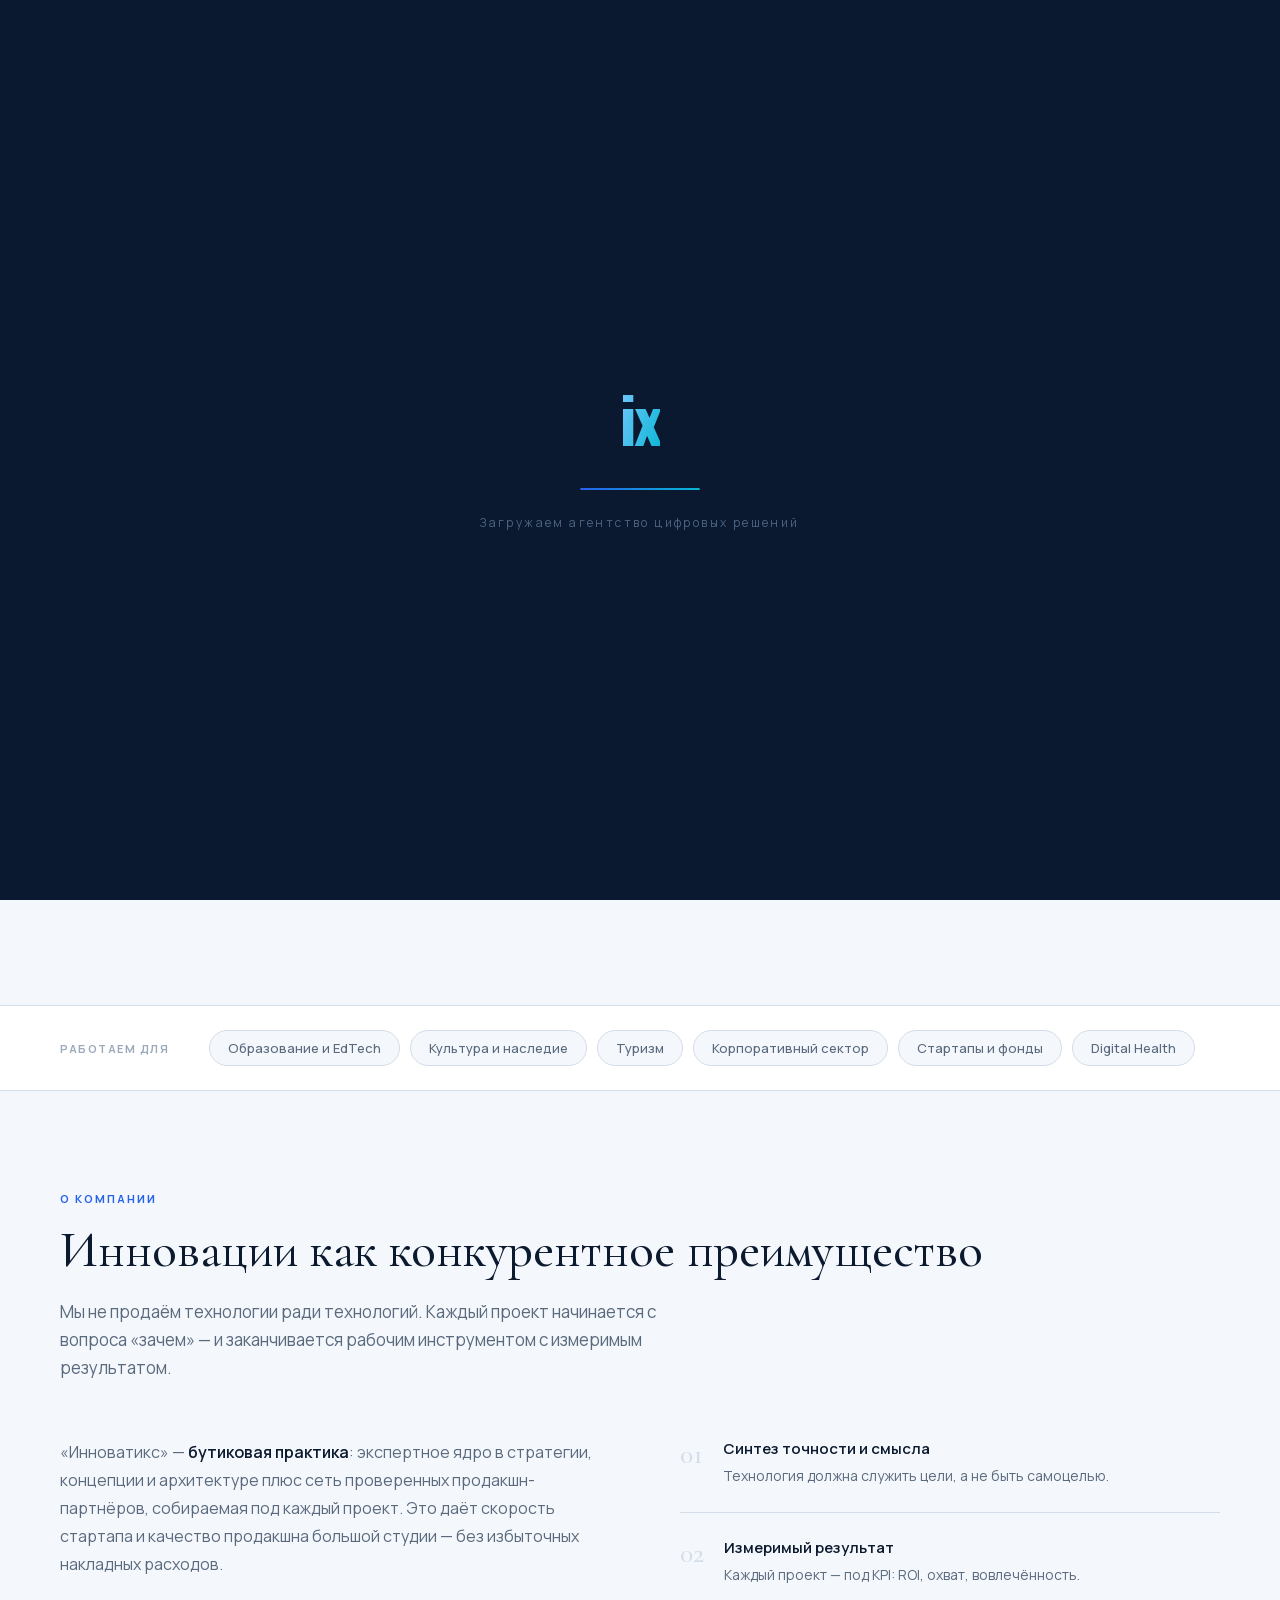
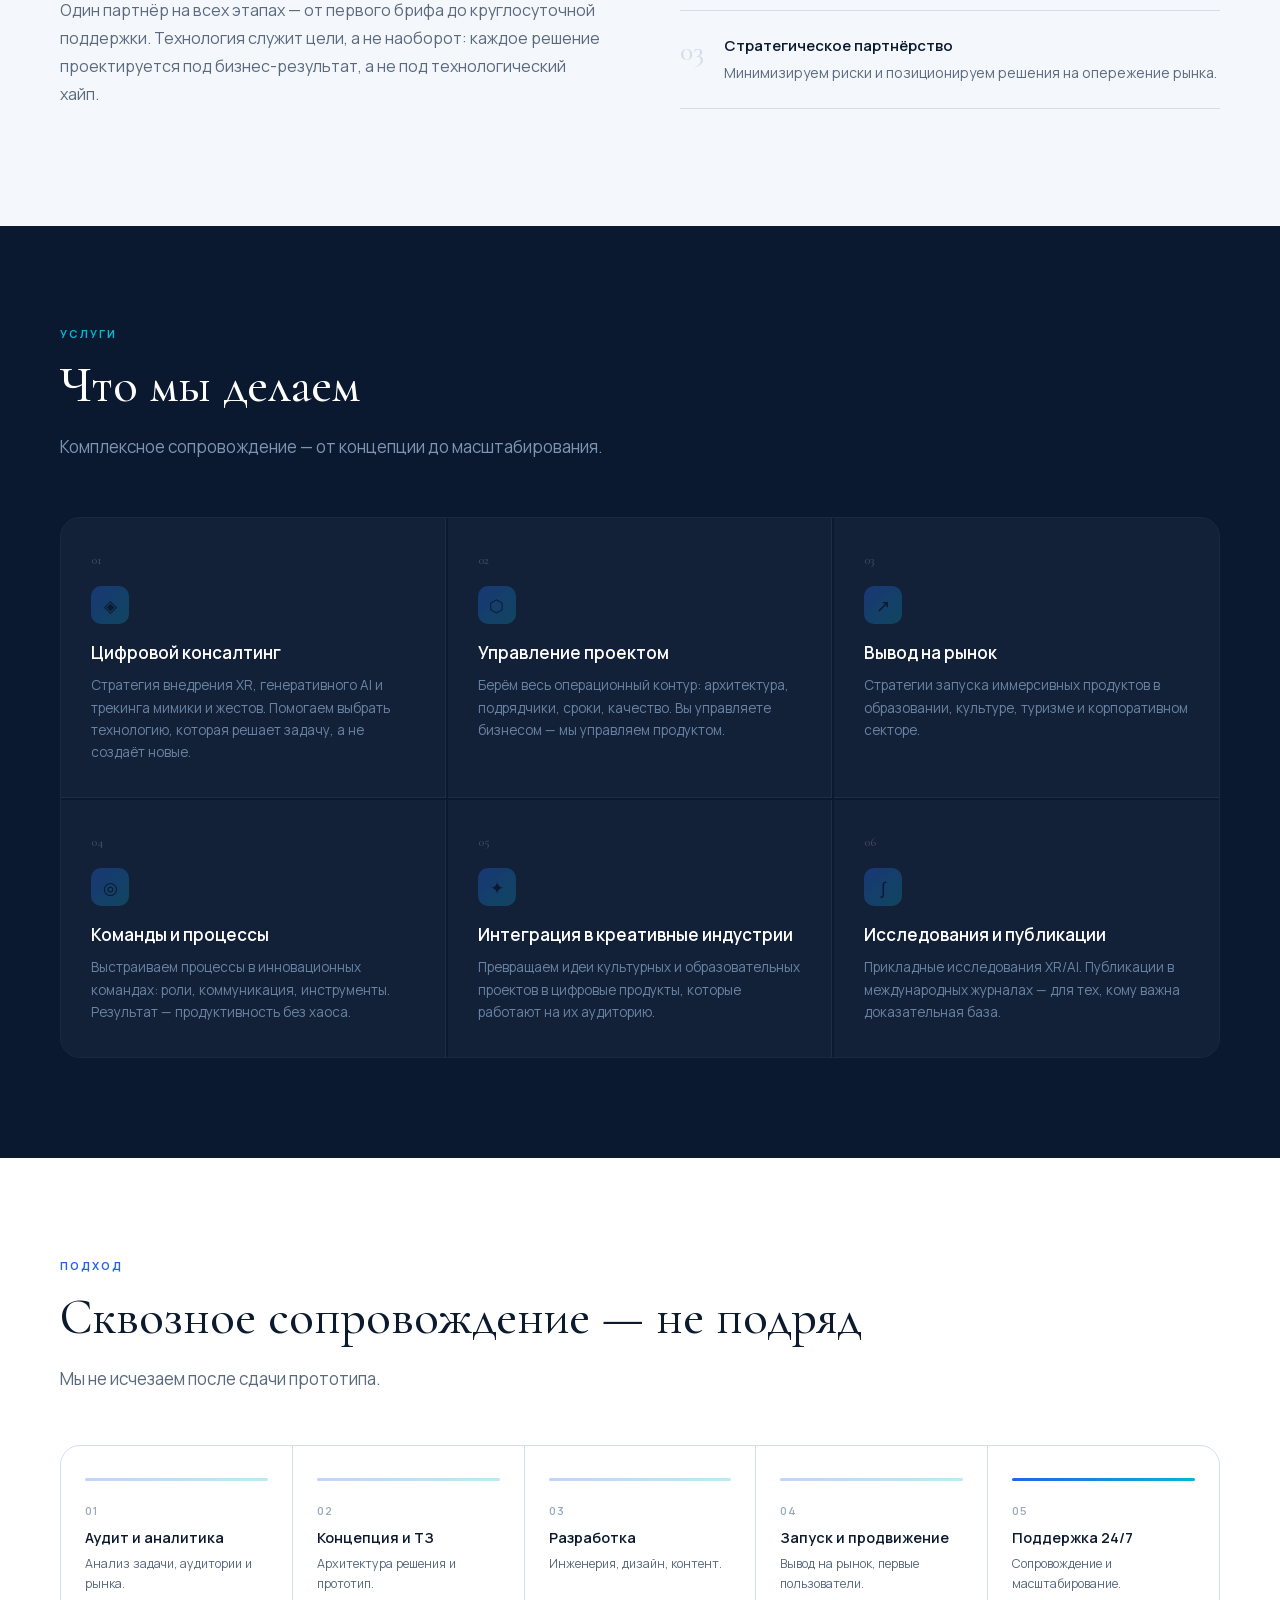
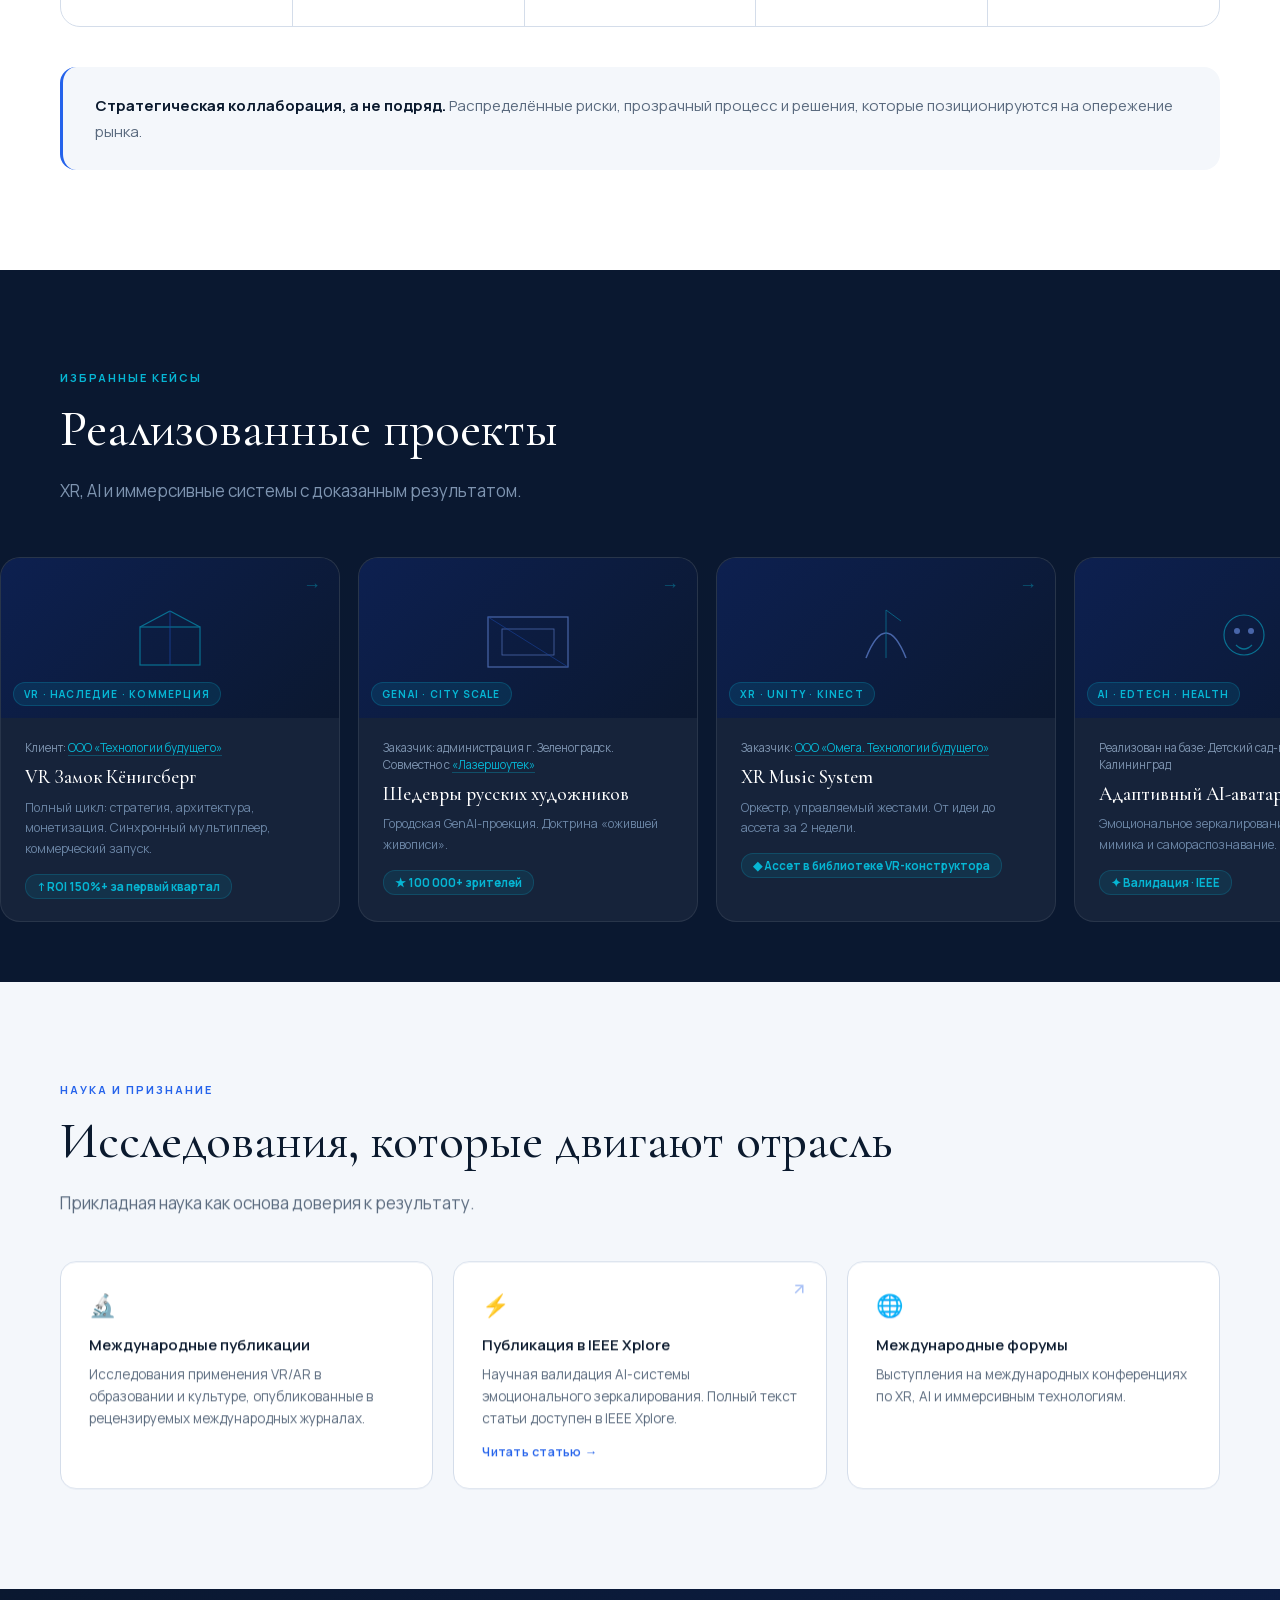
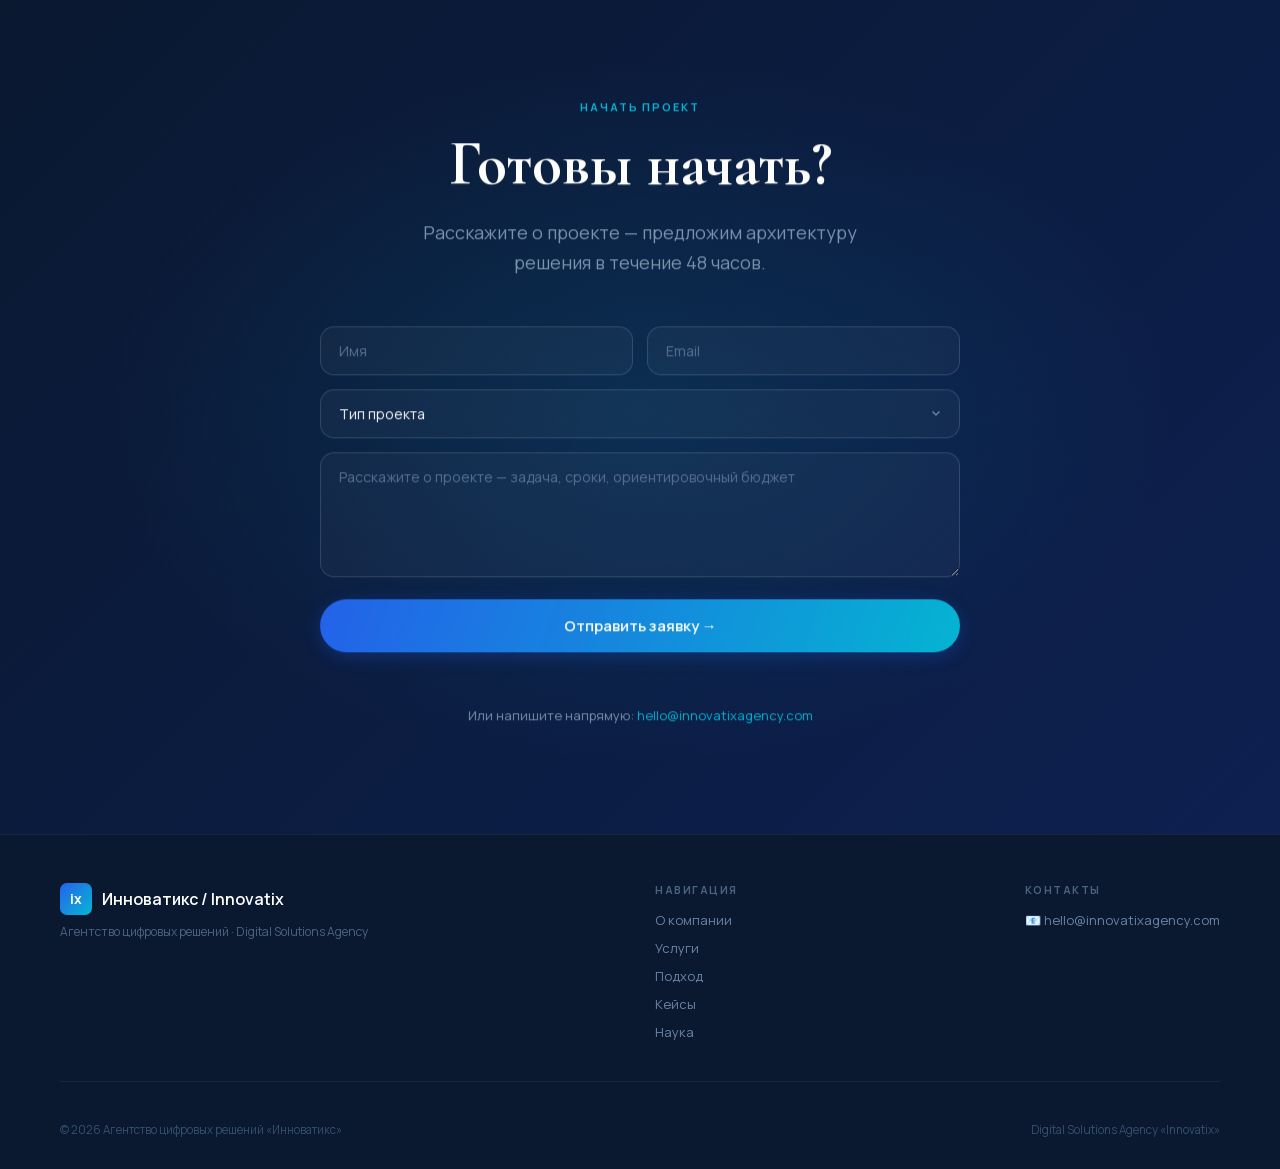
==== commit b9befb96: "Add files via upload" ====
--- a/index.html
+++ b/index.html
@@ -215,26 +215,35 @@
   <h2 class="section-title gs" data-ru="Реализованные проекты" data-en="Delivered projects">Реализованные проекты</h2>
   <p class="section-sub gs" data-ru="XR, AI и иммерсивные системы с доказанным результатом." data-en="XR, AI and immersive systems with proven results.">XR, AI и иммерсивные системы с доказанным результатом.</p>
   <div class="cases-scroll">
-    <div class="case-card case-card-link" data-link="#case-konigsberg"><div class="case-visual"><svg width="100" height="70" viewBox="0 0 100 70" fill="none"><rect x="20" y="24" width="60" height="38" stroke="#06B6D4" stroke-width="1.2"/><line x1="20" y1="24" x2="50" y2="8" stroke="#06B6D4" stroke-width="1.2"/><line x1="80" y1="24" x2="50" y2="8" stroke="#06B6D4" stroke-width="1.2"/><line x1="50" y1="8" x2="50" y2="62" stroke="#2563EB" stroke-width="0.8"/></svg><div class="case-tag" data-ru="VR · НАСЛЕДИЕ · КОММЕРЦИЯ" data-en="VR · HERITAGE · COMMERCE">VR · НАСЛЕДИЕ · КОММЕРЦИЯ</div></div><div class="case-body"><div class="case-client" data-ru="Клиент: <a href='https://www.ekskursia39.ru/экскурсия-королевский-замок-2/' target='_blank'>ООО «Технологии будущего»</a>" data-en="Client: <a href='https://www.ekskursia39.ru/экскурсия-королевский-замок-2/' target='_blank'>Tekhnologii Budushchego LLC</a>">Клиент: <a href="https://www.ekskursia39.ru/экскурсия-королевский-замок-2/" target="_blank">ООО «Технологии будущего»</a></div><div class="case-title" data-ru="VR Замок Кёнигсберг" data-en="VR Königsberg Castle">VR Замок Кёнигсберг</div><div class="case-desc" data-ru="Полный цикл: стратегия, архитектура, монетизация. Синхронный мультиплеер, коммерческий запуск." data-en="End-to-end: strategy, architecture, monetization. Synchronous multiplayer, commercial launch.">Полный цикл: стратегия, архитектура, монетизация. Синхронный мультиплеер, коммерческий запуск.</div><div class="case-metric" data-ru="↑ ROI 150%+ за первый квартал" data-en="↑ ROI 150%+ in first quarter">↑ ROI 150%+ за первый квартал</div></div></div>
-    <div class="case-card"><div class="case-visual"><svg width="100" height="70" viewBox="0 0 100 70" fill="none"><rect x="10" y="14" width="80" height="50" stroke="#7AA2FF" stroke-width="1.2"/><rect x="24" y="26" width="52" height="26" stroke="#7AA2FF" stroke-width="0.8"/><line x1="10" y1="14" x2="90" y2="64" stroke="#2563EB" stroke-width="0.6"/></svg><div class="case-tag" data-ru="GENAI · CITY SCALE" data-en="GENAI · CITY SCALE">GENAI · CITY SCALE</div></div><div class="case-body"><div class="case-client" data-ru="Заказчик: администрация г. Зеленоградск. Совместно с <a href='https://www.lasershowtec.ru' target='_blank'>«Лазершоутек»</a>" data-en="Client: Zelenogradsk city administration. Co-produced with <a href='https://www.lasershowtec.ru' target='_blank'>Lasershowtec</a>">Заказчик: администрация г. Зеленоградск. Совместно с <a href="https://www.lasershowtec.ru" target="_blank">«Лазершоутек»</a></div><div class="case-title" data-ru="Шедевры русских художников" data-en="Masterpieces of Russian Artists">Шедевры русских художников</div><div class="case-desc" data-ru="Городская GenAI-проекция. Доктрина «ожившей живописи»." data-en="City-scale GenAI projection. The Living Painting doctrine.">Городская GenAI-проекция. Доктрина «ожившей живописи».</div><div class="case-metric" data-ru="★ 100 000+ зрителей" data-en="★ 100,000+ viewers">★ 100 000+ зрителей</div></div></div>
-    <div class="case-card"><div class="case-visual"><svg width="100" height="70" viewBox="0 0 100 70" fill="none"><path d="M30 55 Q50 5 70 55" stroke="#7AA2FF" stroke-width="1.5" fill="none"/><line x1="50" y1="7" x2="50" y2="55" stroke="#06B6D4" stroke-width="0.8"/><line x1="50" y1="7" x2="65" y2="18" stroke="#06B6D4" stroke-width="0.8"/></svg><div class="case-tag" data-ru="XR · UNITY · KINECT" data-en="XR · UNITY · KINECT">XR · UNITY · KINECT</div></div><div class="case-body"><div class="case-client" data-ru="Заказчик: <a href='https://omegafuture.ru/resheniya/ar-vr-tekhnologii/poznavatelnaya-realnost-vr-konstruktor/' target='_blank'>ООО «Омега. Технологии будущего»</a>" data-en="Client: <a href='https://omegafuture.ru/resheniya/ar-vr-tekhnologii/poznavatelnaya-realnost-vr-konstruktor/' target='_blank'>Omega. Tekhnologii Budushchego LLC</a>">Заказчик: <a href="https://omegafuture.ru/resheniya/ar-vr-tekhnologii/poznavatelnaya-realnost-vr-konstruktor/" target="_blank">ООО «Омега. Технологии будущего»</a></div><div class="case-title" data-ru="XR Conducting System" data-en="XR Conducting System">XR Conducting System</div><div class="case-desc" data-ru="Жест как инструмент, пользователь — дирижёр. От идеи до прототипа." data-en="Gesture as instrument, user as conductor. From idea to prototype.">Жест как инструмент, пользователь — дирижёр. От идеи до прототипа.</div><div class="case-metric" data-ru="◆ Прототип → AI-roadmap" data-en="◆ Prototype → AI roadmap">◆ Прототип → AI-roadmap</div></div></div>
-    <div class="case-card"><div class="case-visual"><svg width="100" height="70" viewBox="0 0 100 70" fill="none"><circle cx="50" cy="32" r="20" stroke="#06B6D4" stroke-width="1.2"/><circle cx="43" cy="28" r="3" fill="#7AA2FF"/><circle cx="57" cy="28" r="3" fill="#7AA2FF"/><path d="M42 42 Q50 50 58 42" stroke="#06B6D4" stroke-width="1.2" fill="none"/></svg><div class="case-tag" data-ru="AI · EDTECH · HEALTH" data-en="AI · EDTECH · HEALTH">AI · EDTECH · HEALTH</div></div><div class="case-body"><div class="case-client" data-ru="Реализован на базе: Детский сад-гимназия №22, Калининград" data-en="Implemented at: Kindergarten-gymnasium №22, Kaliningrad">Реализован на базе: Детский сад-гимназия №22, Калининград</div><div class="case-title" data-ru="Адаптивный AI-аватар для EQ" data-en="Adaptive AI Avatar for EQ">Адаптивный AI-аватар для EQ</div><div class="case-desc" data-ru="Эмоциональное зеркалирование для детей: мимика и самораспознавание." data-en="Emotional mirroring for children: facial tracking and self-recognition.">Эмоциональное зеркалирование для детей: мимика и самораспознавание.</div><div class="case-metric" data-ru="✦ Валидация · IEEE" data-en="✦ Validated · IEEE">✦ Валидация · IEEE</div></div></div>
-    <div class="case-card"><div class="case-visual"><svg width="100" height="70" viewBox="0 0 100 70" fill="none"><rect x="10" y="12" width="36" height="36" stroke="#7AA2FF" stroke-width="1.2"/><rect x="54" y="12" width="36" height="36" stroke="#7AA2FF" stroke-width="1.2"/><rect x="10" y="54" width="36" height="12" stroke="#06B6D4" stroke-width="0.7"/><rect x="54" y="54" width="36" height="12" stroke="#06B6D4" stroke-width="0.7"/></svg><div class="case-tag" data-ru="VR · ОБРАЗОВАНИЕ" data-en="VR · EDUCATION">VR · ОБРАЗОВАНИЕ</div></div><div class="case-body"><div class="case-client" data-ru="Реализован на базе: детский технопарк «Кванториум», Калининград" data-en="Implemented at: Quantorium childrens technopark, Kaliningrad">Реализован на базе: детский технопарк «Кванториум», Калининград</div><div class="case-title" data-ru="VR Quest «4 Rooms»" data-en='VR Quest "4 Rooms"'>VR Quest «4 Rooms»</div><div class="case-desc" data-ru="Модульная VR-оценка знаний. Фреймворк «предмет как комната»." data-en="Modular VR knowledge assessment. Subject-as-Room framework.">Модульная VR-оценка знаний. Фреймворк «предмет как комната».</div><div class="case-metric" data-ru="↑ Вовлечённость · Пилот" data-en="↑ Engagement · Pilot">↑ Вовлечённость · Пилот</div></div></div>
+    <div class="case-card case-card-link" data-case="konigsberg"><div class="case-visual"><svg width="100" height="70" viewBox="0 0 100 70" fill="none"><rect x="20" y="24" width="60" height="38" stroke="#06B6D4" stroke-width="1.2"/><line x1="20" y1="24" x2="50" y2="8" stroke="#06B6D4" stroke-width="1.2"/><line x1="80" y1="24" x2="50" y2="8" stroke="#06B6D4" stroke-width="1.2"/><line x1="50" y1="8" x2="50" y2="62" stroke="#2563EB" stroke-width="0.8"/></svg><div class="case-tag" data-ru="VR · НАСЛЕДИЕ · КОММЕРЦИЯ" data-en="VR · HERITAGE · COMMERCE">VR · НАСЛЕДИЕ · КОММЕРЦИЯ</div></div><div class="case-body"><div class="case-client" data-ru="Клиент: <a href='https://www.ekskursia39.ru/экскурсия-королевский-замок-2/' target='_blank'>ООО «Технологии будущего»</a>" data-en="Client: <a href='https://www.ekskursia39.ru/экскурсия-королевский-замок-2/' target='_blank'>Tekhnologii Budushchego LLC</a>">Клиент: <a href="https://www.ekskursia39.ru/экскурсия-королевский-замок-2/" target="_blank">ООО «Технологии будущего»</a></div><div class="case-title" data-ru="VR Замок Кёнигсберг" data-en="VR Königsberg Castle">VR Замок Кёнигсберг</div><div class="case-desc" data-ru="Полный цикл: стратегия, архитектура, монетизация. Синхронный мультиплеер, коммерческий запуск." data-en="End-to-end: strategy, architecture, monetization. Synchronous multiplayer, commercial launch.">Полный цикл: стратегия, архитектура, монетизация. Синхронный мультиплеер, коммерческий запуск.</div><div class="case-metric" data-ru="↑ ROI 150%+ за первый квартал" data-en="↑ ROI 150%+ in first quarter">↑ ROI 150%+ за первый квартал</div></div></div>
+    <div class="case-card case-card-link" data-case="masterpieces"><div class="case-visual"><svg width="100" height="70" viewBox="0 0 100 70" fill="none"><rect x="10" y="14" width="80" height="50" stroke="#7AA2FF" stroke-width="1.2"/><rect x="24" y="26" width="52" height="26" stroke="#7AA2FF" stroke-width="0.8"/><line x1="10" y1="14" x2="90" y2="64" stroke="#2563EB" stroke-width="0.6"/></svg><div class="case-tag" data-ru="GENAI · CITY SCALE" data-en="GENAI · CITY SCALE">GENAI · CITY SCALE</div></div><div class="case-body"><div class="case-client" data-ru="Заказчик: администрация г. Зеленоградск. Совместно с <a href='https://www.lasershowtec.ru' target='_blank'>«Лазершоутек»</a>" data-en="Client: Zelenogradsk city administration. Co-produced with <a href='https://www.lasershowtec.ru' target='_blank'>Lasershowtec</a>">Заказчик: администрация г. Зеленоградск. Совместно с <a href="https://www.lasershowtec.ru" target="_blank">«Лазершоутек»</a></div><div class="case-title" data-ru="Шедевры русских художников" data-en="Masterpieces of Russian Artists">Шедевры русских художников</div><div class="case-desc" data-ru="Городская GenAI-проекция. Доктрина «ожившей живописи»." data-en="City-scale GenAI projection. The Living Painting doctrine.">Городская GenAI-проекция. Доктрина «ожившей живописи».</div><div class="case-metric" data-ru="★ 100 000+ зрителей" data-en="★ 100,000+ viewers">★ 100 000+ зрителей</div></div></div>
+    <div class="case-card case-card-link" data-case="xr-conducting"><div class="case-visual"><svg width="100" height="70" viewBox="0 0 100 70" fill="none"><path d="M30 55 Q50 5 70 55" stroke="#7AA2FF" stroke-width="1.5" fill="none"/><line x1="50" y1="7" x2="50" y2="55" stroke="#06B6D4" stroke-width="0.8"/><line x1="50" y1="7" x2="65" y2="18" stroke="#06B6D4" stroke-width="0.8"/></svg><div class="case-tag" data-ru="XR · UNITY · KINECT" data-en="XR · UNITY · KINECT">XR · UNITY · KINECT</div></div><div class="case-body"><div class="case-client" data-ru="Заказчик: <a href='https://omegafuture.ru/resheniya/ar-vr-tekhnologii/poznavatelnaya-realnost-vr-konstruktor/' target='_blank'>ООО «Омега. Технологии будущего»</a>" data-en="Client: <a href='https://omegafuture.ru/resheniya/ar-vr-tekhnologii/poznavatelnaya-realnost-vr-konstruktor/' target='_blank'>Omega. Tekhnologii Budushchego LLC</a>">Заказчик: <a href="https://omegafuture.ru/resheniya/ar-vr-tekhnologii/poznavatelnaya-realnost-vr-konstruktor/" target="_blank">ООО «Омега. Технологии будущего»</a></div><div class="case-title" data-ru="XR Music System" data-en="XR Music System">XR Music System</div><div class="case-desc" data-ru="Оркестр, управляемый жестами. От идеи до ассета за 2 недели." data-en="A gesture-driven orchestra. From idea to asset in 2 weeks.">Оркестр, управляемый жестами. От идеи до ассета за 2 недели.</div><div class="case-metric" data-ru="◆ Ассет в библиотеке VR-конструктора" data-en="◆ Asset in the VR constructor library">◆ Ассет в библиотеке VR-конструктора</div></div></div>
+    <div class="case-card case-card-link" data-case="ai-avatar"><div class="case-visual"><svg width="100" height="70" viewBox="0 0 100 70" fill="none"><circle cx="50" cy="32" r="20" stroke="#06B6D4" stroke-width="1.2"/><circle cx="43" cy="28" r="3" fill="#7AA2FF"/><circle cx="57" cy="28" r="3" fill="#7AA2FF"/><path d="M42 42 Q50 50 58 42" stroke="#06B6D4" stroke-width="1.2" fill="none"/></svg><div class="case-tag" data-ru="AI · EDTECH · HEALTH" data-en="AI · EDTECH · HEALTH">AI · EDTECH · HEALTH</div></div><div class="case-body"><div class="case-client" data-ru="Реализован на базе: Детский сад-гимназия №22, Калининград" data-en="Implemented at: Kindergarten-gymnasium №22, Kaliningrad">Реализован на базе: Детский сад-гимназия №22, Калининград</div><div class="case-title" data-ru="Адаптивный AI-аватар для EQ" data-en="Adaptive AI Avatar for EQ">Адаптивный AI-аватар для EQ</div><div class="case-desc" data-ru="Эмоциональное зеркалирование для детей: мимика и самораспознавание." data-en="Emotional mirroring for children: facial tracking and self-recognition.">Эмоциональное зеркалирование для детей: мимика и самораспознавание.</div><div class="case-metric" data-ru="✦ Валидация · IEEE" data-en="✦ Validated · IEEE">✦ Валидация · IEEE</div></div></div>
+    <div class="case-card case-card-link" data-case="vr-quest"><div class="case-visual"><svg width="100" height="70" viewBox="0 0 100 70" fill="none"><rect x="10" y="12" width="36" height="36" stroke="#7AA2FF" stroke-width="1.2"/><rect x="54" y="12" width="36" height="36" stroke="#7AA2FF" stroke-width="1.2"/><rect x="10" y="54" width="36" height="12" stroke="#06B6D4" stroke-width="0.7"/><rect x="54" y="54" width="36" height="12" stroke="#06B6D4" stroke-width="0.7"/></svg><div class="case-tag" data-ru="VR · ОБРАЗОВАНИЕ" data-en="VR · EDUCATION">VR · ОБРАЗОВАНИЕ</div></div><div class="case-body"><div class="case-client" data-ru="Реализован на базе: детский технопарк «Кванториум», Калининград" data-en="Implemented at: Quantorium childrens technopark, Kaliningrad">Реализован на базе: детский технопарк «Кванториум», Калининград</div><div class="case-title" data-ru="VR Quest «4 Rooms»" data-en='VR Quest "4 Rooms"'>VR Quest «4 Rooms»</div><div class="case-desc" data-ru="Модульная VR-оценка знаний. Фреймворк «предмет как комната»." data-en="Modular VR knowledge assessment. Subject-as-Room framework.">Модульная VR-оценка знаний. Фреймворк «предмет как комната».</div><div class="case-metric" data-ru="★ Победитель PedHack-2020" data-en="★ PedHack-2020 winner">★ Победитель PedHack-2020</div></div></div>
   </div>
 </section>
 
 
 <!-- FEATURED CASE -->
-<section class="featured-case" id="case-konigsberg">
-  <div class="fc-meta gs">
+
+<!-- CASE MODAL SYSTEM -->
+<div class="case-modal-overlay" id="caseModal" aria-hidden="true">
+  <div class="case-modal" role="dialog" aria-modal="true">
+    <button class="case-modal-close" id="caseModalClose" aria-label="Закрыть">&times;</button>
+    <div class="case-modal-content" id="caseModalContent"></div>
+  </div>
+</div>
+<div id="caseDetails" style="display:none">
+<div class="case-detail" id="detail-konigsberg">
+  <div class="fc-meta">
     <span class="fc-eyebrow" data-ru="КЕЙС В ДЕТАЛЯХ" data-en="FEATURED CASE">КЕЙС В ДЕТАЛЯХ</span>
     <span class="fc-divider">·</span>
     <span class="fc-year">2018—2019</span>
   </div>
-  <h2 class="fc-title gs" data-ru="VR-реконструкция Королевского замка Кёнигсберга" data-en="VR Reconstruction of the Königsberg Royal Castle">VR-реконструкция Королевского замка Кёнигсберга</h2>
-  <p class="fc-lead gs" data-ru="Иммерсивная реконструкция архитектурного памятника, утраченного в 1968 году. Не сувенирный VR-аттракцион, а групповая музейная экскурсия как коммерческий продукт." data-en="Immersive reconstruction of an architectural monument lost in 1968. Not a souvenir VR ride — but a group museum experience as a commercial product.">Иммерсивная реконструкция архитектурного памятника, утраченного в 1968 году. Не сувенирный VR-аттракцион, а групповая музейная экскурсия как коммерческий продукт.</p>
-
-  <div class="fc-tags gs">
+  <h2 class="fc-title" data-ru="VR-реконструкция Королевского замка Кёнигсберга" data-en="VR Reconstruction of the Königsberg Royal Castle">VR-реконструкция Королевского замка Кёнигсберга</h2>
+  <p class="fc-lead" data-ru="Иммерсивная реконструкция архитектурного памятника, утраченного в 1968 году. Не сувенирный VR-аттракцион, а групповая музейная экскурсия как коммерческий продукт." data-en="Immersive reconstruction of an architectural monument lost in 1968. Not a souvenir VR ride — but a group museum experience as a commercial product.">Иммерсивная реконструкция архитектурного памятника, утраченного в 1968 году. Не сувенирный VR-аттракцион, а групповая музейная экскурсия как коммерческий продукт.</p>
+
+  <div class="fc-tags">
     <span class="fc-tag">VR</span>
     <span class="fc-tag">UNITY</span>
     <span class="fc-tag" data-ru="3D-РЕКОНСТРУКЦИЯ" data-en="3D RECONSTRUCTION">3D-РЕКОНСТРУКЦИЯ</span>
@@ -242,7 +251,7 @@
     <span class="fc-tag" data-ru="ТУРИЗМ" data-en="TOURISM">ТУРИЗМ</span>
   </div>
 
-  <figure class="fc-hero gs">
+  <figure class="fc-hero">
     <div class="fc-hero-frame">
       <div class="fc-hero-stamp" data-ru="2019 · КАЛИНИНГРАД" data-en="2019 · KALININGRAD">2019 · КАЛИНИНГРАД</div>
       <img src="img/konigsberg-3d.jpg" alt="3D-модель Королевского замка Кёнигсберга в современном ландшафте" loading="lazy">
@@ -251,7 +260,7 @@
     <figcaption data-ru="3D-модель замка, интегрированная в современный ландшафт Калининграда. Реальная панорама 360° с восстановленным историческим зданием — пользователь стоит на нынешней улице и видит то, что было утрачено в 1968 году." data-en="3D model of the castle integrated into modern Kaliningrad. A real 360° panorama with the restored historical building — the user stands on a present-day street and sees what was lost in 1968.">3D-модель замка, интегрированная в современный ландшафт Калининграда. Реальная панорама 360° с восстановленным историческим зданием — пользователь стоит на нынешней улице и видит то, что было утрачено в 1968 году.</figcaption>
   </figure>
 
-  <div class="fc-stats gs">
+  <div class="fc-stats">
     <div class="fc-stat">
       <div class="fc-stat-num">5</div>
       <div class="fc-stat-label" data-ru="VR-сцен с аудиогидом" data-en="VR scenes with audio guide">VR-сцен с аудиогидом</div>
@@ -271,22 +280,22 @@
   </div>
 
   <div class="fc-grid">
-    <div class="fc-col gs">
+    <div class="fc-col">
       <div class="fc-col-label" data-ru="ЗАДАЧА" data-en="THE BRIEF">ЗАДАЧА</div>
       <p data-ru="Создать коммерческий иммерсивный продукт для туристической отрасли Калининграда с быстрой окупаемостью. Параллельная культурная миссия — вернуть в публичное пространство утраченный визуальный образ Королевского замка." data-en="Build a commercial immersive product for Kaliningrad's tourism sector with fast payback. The cultural mission alongside it — return the lost visual image of the Royal Castle to public space.">Создать коммерческий иммерсивный продукт для туристической отрасли Калининграда с быстрой окупаемостью. Параллельная культурная миссия — вернуть в публичное пространство утраченный визуальный образ Королевского замка.</p>
     </div>
-    <div class="fc-col gs">
+    <div class="fc-col">
       <div class="fc-col-label" data-ru="РЕШЕНИЕ" data-en="THE SOLUTION">РЕШЕНИЕ</div>
       <p data-ru="5 VR-сцен с аудиогидом, спроектированных как групповая экскурсия. Архитектура с одним ведущим: экскурсовод запускал каждую сцену синхронно на 10 устройствах со своего смартфона — превратив индивидуальный VR в полноценный групповой музейный формат." data-en="5 VR scenes with audio guide, designed as a group tour. Single-conductor architecture: the guide launched each scene synchronously across 10 devices from a smartphone — turning individual VR into a fully-fledged group museum format.">5 VR-сцен с аудиогидом, спроектированных как групповая экскурсия. Архитектура с одним ведущим: экскурсовод запускал каждую сцену синхронно на 10 устройствах со своего смартфона — превратив индивидуальный VR в полноценный групповой музейный формат.</p>
     </div>
   </div>
 
-  <div class="fc-highlight gs">
+  <div class="fc-highlight">
     <div class="fc-highlight-label" data-ru="АРХИТЕКТУРНОЕ РЕШЕНИЕ" data-en="ARCHITECTURE DECISION">АРХИТЕКТУРНОЕ РЕШЕНИЕ</div>
     <div class="fc-highlight-text" data-ru="Кастомная синхронизация: один смартфон управляет 10 VR-устройствами в реальном времени. Это решение конвертирует VR из аттракциона в музейный формат — где зрители проходят опыт вместе, как на классической экскурсии, но в реконструированном пространстве. До этого подобный формат на рынке практически не существовал." data-en="Custom synchronization: one smartphone controls 10 VR devices in real time. This converts VR from a ride into a museum format — where visitors experience the space together, as on a classical tour, but inside the reconstructed environment. Such a format barely existed on the market at the time.">Кастомная синхронизация: один смартфон управляет 10 VR-устройствами в реальном времени. Это решение конвертирует VR из аттракциона в музейный формат — где зрители проходят опыт вместе, как на классической экскурсии, но в реконструированном пространстве. До этого подобный формат на рынке практически не существовал.</div>
   </div>
 
-  <div class="fc-gallery gs">
+  <div class="fc-gallery">
     <figure>
       <img src="img/konigsberg-users-1.jpg" alt="Группа на VR-экскурсии у места бывшего замка" loading="lazy">
       <figcaption data-ru="Групповая сессия у исторической локации" data-en="Group session at the historical location">Групповая сессия у исторической локации</figcaption>
@@ -297,7 +306,7 @@
     </figure>
   </div>
 
-  <div class="fc-tech gs">
+  <div class="fc-tech">
     <div class="fc-col-label" data-ru="ТЕХНОЛОГИЧЕСКИЙ СТЕК" data-en="TECH STACK">ТЕХНОЛОГИЧЕСКИЙ СТЕК</div>
     <div class="fc-tech-pills">
       <span class="fc-pill">Unity</span>
@@ -310,7 +319,7 @@
     <p class="fc-tech-text" data-ru="Современный городской ландшафт снят в формате 360° панорам. Историческая 3D-модель замка построена в 3ds Max на основе архивных чертежей и интегрирована в реальные панорамы. Пользователь стоит на современной улице Калининграда — и видит здание, утраченное более полувека назад." data-en="Modern cityscape captured as 360° panoramas. The historical 3D model of the castle was built in 3ds Max from archival blueprints and integrated into the real panoramas. The user stands on a modern Kaliningrad street and sees the building lost more than half a century ago.">Современный городской ландшафт снят в формате 360° панорам. Историческая 3D-модель замка построена в 3ds Max на основе архивных чертежей и интегрирована в реальные панорамы. Пользователь стоит на современной улице Калининграда — и видит здание, утраченное более полувека назад.</p>
   </div>
 
-  <div class="fc-timeline gs">
+  <div class="fc-timeline">
     <div class="fc-col-label" data-ru="ХРОНОЛОГИЯ" data-en="TIMELINE">ХРОНОЛОГИЯ</div>
     <div class="fc-tl-track">
       <div class="fc-tl-item"><div class="fc-tl-date" data-ru="Сент. 2018" data-en="Sep 2018">Сент. 2018</div><div class="fc-tl-event" data-ru="Архивные исследования, сбор материалов" data-en="Archival research, materials">Архивные исследования, сбор материалов</div></div>
@@ -320,7 +329,7 @@
     </div>
   </div>
 
-  <div class="fc-result gs">
+  <div class="fc-result">
     <div class="fc-col-label" data-ru="РЕЗУЛЬТАТ" data-en="OUTCOME">РЕЗУЛЬТАТ</div>
     <p data-ru="Инвестиции в проект полностью окупились за <strong>3 месяца</strong> коммерческой эксплуатации — после чего проект перешёл в устойчивую прибыль. Иммерсивная экскурсия здесь работает не как разовый аттракцион, а как формат культурного потребления: со стабильным спросом, повторяемой моделью и понятной коммерческой логикой." data-en="The project investment was fully recouped within <strong>3 months</strong> of commercial operation — after which it transitioned into sustained profit. Here, an immersive tour functions not as a one-off attraction but as a format of cultural consumption: with stable demand, a reproducible model and clear commercial logic.">Инвестиции в проект полностью окупились за <strong>3 месяца</strong> коммерческой эксплуатации — после чего проект перешёл в устойчивую прибыль. Иммерсивная экскурсия здесь работает не как разовый аттракцион, а как формат культурного потребления: со стабильным спросом, повторяемой моделью и понятной коммерческой логикой.</p>
     <div class="fc-videos">
@@ -335,8 +344,266 @@
     </div>
   </div>
 
-  <div class="fc-client gs" data-ru="Клиент: <a href='https://www.ekskursia39.ru/экскурсия-королевский-замок-2/' target='_blank'>ООО «Технологии будущего»</a>" data-en="Client: <a href='https://www.ekskursia39.ru/экскурсия-королевский-замок-2/' target='_blank'>Tekhnologii Budushchego LLC</a>">Клиент: <a href="https://www.ekskursia39.ru/экскурсия-королевский-замок-2/" target="_blank">ООО «Технологии будущего»</a></div>
-</section>
+  <div class="fc-client" data-ru="Клиент: <a href='https://www.ekskursia39.ru/экскурсия-королевский-замок-2/' target='_blank'>ООО «Технологии будущего»</a>" data-en="Client: <a href='https://www.ekskursia39.ru/экскурсия-королевский-замок-2/' target='_blank'>Tekhnologii Budushchego LLC</a>">Клиент: <a href="https://www.ekskursia39.ru/экскурсия-королевский-замок-2/" target="_blank">ООО «Технологии будущего»</a></div>
+</div>
+<div class="case-detail" id="detail-masterpieces">
+  <div class="fc-meta">
+    <span class="fc-eyebrow" data-ru="КЕЙС В ДЕТАЛЯХ" data-en="FEATURED CASE">КЕЙС В ДЕТАЛЯХ</span>
+    <span class="fc-divider">·</span>
+    <span class="fc-year">2025</span>
+  </div>
+  <h2 class="fc-title" data-ru="Шедевры русских художников" data-en="Masterpieces of Russian Artists">Шедевры русских художников</h2>
+  <p class="fc-lead" data-ru="Полотна русских классиков, оживлённые нейросетями и спроецированные на фасад здания в центре города. Публичное событие ко Дню города Зеленоградска." data-en="Russian classical paintings brought to life by neural networks and projected onto a building facade in the city centre. A public event for Zelenogradsk City Day.">Полотна русских классиков, оживлённые нейросетями и спроецированные на фасад здания в центре города. Публичное событие ко Дню города Зеленоградска.</p>
+
+  <div class="fc-tags">
+    <span class="fc-tag">GENERATIVE AI</span>
+    <span class="fc-tag" data-ru="ПРОЕКЦИОННЫЙ МЭППИНГ" data-en="PROJECTION MAPPING">ПРОЕКЦИОННЫЙ МЭППИНГ</span>
+    <span class="fc-tag" data-ru="ГОРОДСКОЕ СОБЫТИЕ" data-en="CITY EVENT">ГОРОДСКОЕ СОБЫТИЕ</span>
+  </div>
+
+  <div class="fc-stats">
+    <div class="fc-stat"><div class="fc-stat-num">12</div><div class="fc-stat-label" data-ru="оживлённых полотен" data-en="paintings animated">оживлённых полотен</div></div>
+    <div class="fc-stat"><div class="fc-stat-num">100K+</div><div class="fc-stat-label" data-ru="зрителей за сентябрь" data-en="viewers in September">зрителей за сентябрь</div></div>
+    <div class="fc-stat"><div class="fc-stat-num">8</div><div class="fc-stat-label" data-ru="вечеров показов" data-en="show nights">вечеров показов</div></div>
+    <div class="fc-stat"><div class="fc-stat-num" data-ru="3 ИИ" data-en="3 AI">3 ИИ</div><div class="fc-stat-label" data-ru="нейросети в продакшене" data-en="neural nets in production">нейросети в продакшене</div></div>
+  </div>
+
+  <div class="fc-grid">
+    <div class="fc-col">
+      <div class="fc-col-label" data-ru="ЗАДАЧА" data-en="THE BRIEF">ЗАДАЧА</div>
+      <p data-ru="Создать бесплатное городское событие ко Дню города Зеленоградска — зрелищное, массовое и культурно осмысленное, способное собрать публику на улице в течение целого месяца." data-en="Create a free public event for Zelenogradsk City Day — spectacular, mass-scale and culturally meaningful, able to draw crowds on the street across an entire month.">Создать бесплатное городское событие ко Дню города Зеленоградска — зрелищное, массовое и культурно осмысленное, способное собрать публику на улице в течение целого месяца.</p>
+    </div>
+    <div class="fc-col">
+      <div class="fc-col-label" data-ru="РЕШЕНИЕ" data-en="THE SOLUTION">РЕШЕНИЕ</div>
+      <p data-ru="Я разработала концепцию «оживающей живописи»: 12 видеороликов, в которых классические полотна оживают средствами генеративного ИИ. Партнёр «Лазершоутек» проецировал их уличными проекторами на фасад здания каждые выходные сентября." data-en="I developed the Living Painting concept: 12 video pieces in which classical canvases come alive through generative AI. Partner Lasershowtec projected them onto a building facade with outdoor projectors every weekend in September.">Я разработала концепцию «оживающей живописи»: 12 видеороликов, в которых классические полотна оживают средствами генеративного ИИ. Партнёр «Лазершоутек» проецировал их уличными проекторами на фасад здания каждые выходные сентября.</p>
+    </div>
+  </div>
+
+  <div class="fc-highlight">
+    <div class="fc-highlight-label" data-ru="ТВОРЧЕСКОЕ РЕШЕНИЕ" data-en="CREATIVE DECISION">ТВОРЧЕСКОЕ РЕШЕНИЕ</div>
+    <div class="fc-highlight-text" data-ru="Каждое полотно оживало в движении: «Три богатыря» Васнецова, «Утро в сосновом лесу» Шишкина, «Девятый вал» Айвазовского и другие. Генерация велась в связке трёх нейросетей — KlingAI, Runway и Midjourney, — где каждая отвечала за свой этап: образ, движение, атмосферу." data-en="Each canvas came alive in motion: Vasnetsov's Three Bogatyrs, Shishkin's Morning in a Pine Forest, Aivazovsky's The Ninth Wave and others. Generation ran across three neural networks — KlingAI, Runway and Midjourney — each owning its stage: image, motion, atmosphere.">Каждое полотно оживало в движении: «Три богатыря» Васнецова, «Утро в сосновом лесу» Шишкина, «Девятый вал» Айвазовского и другие. Генерация велась в связке трёх нейросетей — KlingAI, Runway и Midjourney, — где каждая отвечала за свой этап: образ, движение, атмосфера.</div>
+  </div>
+
+  <div class="fc-gallery fc-gallery-3"><figure><img src="img/masterpieces-bogatyrs.jpg" alt="Три богатыря, В. Васнецов" loading="lazy"><figcaption data-ru="«Три богатыря» — В. Васнецов" data-en="Three Bogatyrs — V. Vasnetsov">«Три богатыря» — В. Васнецов</figcaption></figure><figure><img src="img/masterpieces-pine-forest.jpg" alt="Утро в сосновом лесу, И. Шишкин" loading="lazy"><figcaption data-ru="«Утро в сосновом лесу» — И. Шишкин" data-en="Morning in a Pine Forest — I. Shishkin">«Утро в сосновом лесу» — И. Шишкин</figcaption></figure><figure><img src="img/masterpieces-ninth-wave.jpg" alt="Девятый вал, И. Айвазовский" loading="lazy"><figcaption data-ru="«Девятый вал» — И. Айвазовский" data-en="The Ninth Wave — I. Aivazovsky">«Девятый вал» — И. Айвазовский</figcaption></figure></div><div class="fc-tech">
+    <div class="fc-col-label" data-ru="ТЕХНОЛОГИЧЕСКИЙ СТЕК" data-en="TECH STACK">ТЕХНОЛОГИЧЕСКИЙ СТЕК</div>
+    <div class="fc-tech-pills">
+      <span class="fc-pill">KlingAI</span>
+      <span class="fc-pill">Runway</span>
+      <span class="fc-pill">Midjourney</span>
+      <span class="fc-pill" data-ru="Проекционный мэппинг" data-en="Projection mapping">Проекционный мэппинг</span>
+      <span class="fc-pill" data-ru="Уличные проекторы" data-en="Outdoor projectors">Уличные проекторы</span>
+    </div>
+    <p class="fc-tech-text" data-ru="Связка из трёх генеративных нейросетей позволила добиться кинематографичного движения внутри статичных полотен, сохранив узнаваемость оригинала. Партнёр обеспечил проекционную часть — масштабную засветку фасада в формате уличного мэппинга." data-en="The trio of generative networks achieved cinematic motion inside static canvases while preserving the recognizability of the originals. The partner handled projection — large-scale facade illumination in an outdoor mapping format.">Связка из трёх генеративных нейросетей позволила добиться кинематографичного движения внутри статичных полотен, сохранив узнаваемость оригинала. Партнёр обеспечил проекционную часть — масштабную засветку фасада в формате уличного мэппинга.</p>
+  </div>
+
+  <div class="fc-result">
+    <div class="fc-col-label" data-ru="РЕЗУЛЬТАТ" data-en="OUTCOME">РЕЗУЛЬТАТ</div>
+    <p data-ru="Проекции показывали каждые выходные на протяжении всего сентября 2025 года. Событие собрало <strong>более 100 000 зрителей</strong> и стало одной из заметных культурных точек Дня города — бесплатной и доступной каждому. Кейс доказал, что генеративный ИИ работает не только в экране, но и как инструмент массового городского искусства." data-en="The projections ran every weekend throughout September 2025. The event drew <strong>over 100,000 viewers</strong> and became one of the standout cultural highlights of City Day — free and open to everyone. The case proved that generative AI works not only on a screen, but as a tool of mass urban art.">Проекции показывали каждые выходные на протяжении всего сентября 2025 года. Событие собрало <strong>более 100 000 зрителей</strong> и стало одной из заметных культурных точек Дня города — бесплатной и доступной каждому. Кейс доказал, что генеративный ИИ работает не только в экране, но и как инструмент массового городского искусства.</p>
+    <div class="fc-videos">
+      <a href="https://rutube.ru/video/bd3df2a650a1617fc1d1e293126ddb03/" target="_blank" class="fc-video"><span class="fc-video-icon">▶</span><span class="fc-video-text" data-ru="Ролик 1" data-en="Clip 1">Ролик 1</span></a>
+      <a href="https://rutube.ru/video/5609adcdcb26e0be175f2c8df6d457bb/" target="_blank" class="fc-video"><span class="fc-video-icon">▶</span><span class="fc-video-text" data-ru="Ролик 2" data-en="Clip 2">Ролик 2</span></a>
+      <a href="https://rutube.ru/video/d151adcb39ccfcb1520b133a535af55b/" target="_blank" class="fc-video"><span class="fc-video-icon">▶</span><span class="fc-video-text" data-ru="Ролик 3" data-en="Clip 3">Ролик 3</span></a>
+    </div>
+  </div>
+
+  <div class="fc-client" data-ru="Заказчик: администрация г. Зеленоградск · Проекционная реализация: <a href='https://www.lasershowtec.ru' target='_blank'>«Лазершоутек»</a>" data-en="Client: Zelenogradsk city administration · Projection: <a href='https://www.lasershowtec.ru' target='_blank'>Lasershowtec</a>">Заказчик: администрация г. Зеленоградск · Проекционная реализация: <a href="https://www.lasershowtec.ru" target="_blank">«Лазершоутек»</a></div>
+</div>
+<div class="case-detail" id="detail-xr-conducting">
+  <div class="fc-meta">
+    <span class="fc-eyebrow" data-ru="КЕЙС В ДЕТАЛЯХ" data-en="FEATURED CASE">КЕЙС В ДЕТАЛЯХ</span>
+    <span class="fc-divider">·</span>
+    <span class="fc-year" data-ru="Сентябрь 2021" data-en="September 2021">Сентябрь 2021</span>
+  </div>
+  <h2 class="fc-title" data-ru="XR Music System" data-en="XR Music System">XR Music System</h2>
+  <p class="fc-lead" data-ru="Оркестр, управляемый жестами: музыкальные инструменты звучат в ответ на движения рук. От идеи до готового ассета — две недели." data-en="A gesture-driven orchestra: musical instruments respond to hand movements. From idea to finished asset in two weeks.">Оркестр, управляемый жестами: музыкальные инструменты звучат в ответ на движения рук. От идеи до готового ассета — две недели.</p>
+
+  <div class="fc-tags">
+    <span class="fc-tag">XR</span>
+    <span class="fc-tag">UNITY</span>
+    <span class="fc-tag">AZURE KINECT</span>
+  </div>
+
+  <div class="fc-stats">
+    <div class="fc-stat"><div class="fc-stat-num">5</div><div class="fc-stat-label" data-ru="дорожек — каждой свой жест" data-en="tracks, each with its own gesture">дорожек — каждой свой жест</div></div>
+    <div class="fc-stat"><div class="fc-stat-num" data-ru="2 нед." data-en="2 wks">2 нед.</div><div class="fc-stat-label" data-ru="от идеи до рабочего ассета" data-en="from idea to working asset">от идеи до рабочего ассета</div></div>
+    <div class="fc-stat"><div class="fc-stat-num" data-ru="Ассет" data-en="Asset">Ассет</div><div class="fc-stat-label" data-ru="включён в библиотеку VR-конструктора" data-en="included in the VR constructor library">включён в библиотеку VR-конструктора</div></div>
+  </div>
+
+  <div class="fc-grid">
+    <div class="fc-col">
+      <div class="fc-col-label" data-ru="ЗАДАЧА" data-en="THE BRIEF">ЗАДАЧА</div>
+      <p data-ru="Создать музыкальный оркестр, в котором инструменты управляются жестами рук — без контроллеров и клавиш, только естественные движения." data-en="Create a musical orchestra where instruments are controlled by hand gestures — no controllers or keys, just natural movement.">Создать музыкальный оркестр, в котором инструменты управляются жестами рук — без контроллеров и клавиш, только естественные движения.</p>
+    </div>
+    <div class="fc-col">
+      <div class="fc-col-label" data-ru="РЕШЕНИЕ" data-en="THE SOLUTION">РЕШЕНИЕ</div>
+      <p data-ru="Я разработала архитектуру проекта и собрала систему на ПО «Омега. Технологии будущего»: камеры Azure Kinect захватывают жесты, и при определённых движениях рук вступают разные инструменты. Трек разложен на 5 дорожек — за каждой закреплён отдельный жест." data-en="I designed the architecture and built the system on Omega. Tekhnologii Budushchego software: Azure Kinect cameras capture gestures, and specific hand movements bring in different instruments. The track is split into 5 stems, each mapped to its own gesture.">Я разработала архитектуру проекта и собрала систему на ПО «Омега. Технологии будущего»: камеры Azure Kinect захватывают жесты, и при определённых движениях рук вступают разные инструменты. Трек разложен на 5 дорожек — за каждой закреплён отдельный жест.</p>
+    </div>
+  </div>
+
+  <div class="fc-highlight">
+    <div class="fc-highlight-label" data-ru="ЖИВАЯ МУЗЫКА" data-en="REAL MUSIC">ЖИВАЯ МУЗЫКА</div>
+    <div class="fc-highlight-text" data-ru="Для эксперимента свой трек на безвозмездной основе предоставила калининградская рок-группа «Пик-фактор» — система дирижировала настоящей, живой музыкой, а не синтетической заготовкой." data-en="Kaliningrad rock band Pik-Faktor contributed their track free of charge — the system conducted real, living music rather than a synthetic placeholder.">Для эксперимента свой трек на безвозмездной основе предоставила калининградская рок-группа «Пик-фактор» — система дирижировала настоящей, живой музыкой, а не синтетической заготовкой.</div>
+  </div>
+
+  <div class="fc-gallery fc-gallery-2">
+    <figure><img src="img/xrmusic-concept-1.jpg" alt="XR Music System — концепция" loading="lazy">
+    <figcaption data-ru="Концепция системы: дирижёр и захват жестов" data-en="System concept: conductor and gesture capture">Концепция системы: дирижёр и захват жестов</figcaption></figure>
+    <figure><img src="img/xrmusic-concept-2.jpg" alt="XR Music System — интерфейс концепция" loading="lazy">
+    <figcaption data-ru="Концепция: параметры музыки в реальном времени" data-en="Concept: real-time music parameters">Концепция: параметры музыки в реальном времени</figcaption></figure>
+  </div>
+
+  <div class="fc-tech">
+    <div class="fc-col-label" data-ru="ТЕХНОЛОГИЧЕСКИЙ СТЕК" data-en="TECH STACK">ТЕХНОЛОГИЧЕСКИЙ СТЕК</div>
+    <div class="fc-tech-pills">
+      <span class="fc-pill">Unity</span>
+      <span class="fc-pill">Azure Kinect</span>
+      <span class="fc-pill" data-ru="ПО «Омега. Технологии будущего»" data-en="Omega software platform">ПО «Омега. Технологии будущего»</span>
+      <span class="fc-pill" data-ru="5 дорожек / 5 жестов" data-en="5 stems / 5 gestures">5 дорожек / 5 жестов</span>
+    </div>
+    <p class="fc-tech-text" data-ru="Захват движений — Azure Kinect; логика и звук — Unity. Проект реализован как библиотечный ассет для VR-конструктора: переиспользуемый модуль, а не разовая инсталляция." data-en="Motion capture — Azure Kinect; logic and audio — Unity. Built as a library asset for the VR constructor: a reusable module, not a one-off installation.">Захват движений — Azure Kinect; логика и звук — Unity. Проект реализован как библиотечный ассет для VR-конструктора: переиспользуемый модуль, а не разовая инсталляция.</p>
+  </div>
+
+  <div class="fc-result">
+    <div class="fc-col-label" data-ru="РЕЗУЛЬТАТ" data-en="OUTCOME">РЕЗУЛЬТАТ</div>
+    <p data-ru="Удачный эксперимент стал продуктом: ассет <strong>включён в библиотеку VR-конструктора</strong>, и теперь пользователи конструктора могут использовать его в собственных проектах. Путь «идея → работающий ассет» занял две недели." data-en="A successful experiment became a product: the asset was <strong>included in the VR constructor library</strong>, and constructor users can now employ it in their own projects. The idea-to-working-asset path took two weeks.">Удачный эксперимент стал продуктом: ассет <strong>включён в библиотеку VR-конструктора</strong>, и теперь пользователи конструктора могут использовать его в собственных проектах. Путь «идея → работающий ассет» занял две недели.</p>
+    <div class="fc-videos">
+      <a href="https://rutube.ru/shorts/5862ef51f989ec5c598f9c0dee08b349/" target="_blank" class="fc-video"><span class="fc-video-icon">▶</span><span class="fc-video-text" data-ru="Видео 1: система в работе" data-en="Video 1: system in action">Видео 1: система в работе</span></a>
+      <a href="https://rutube.ru/shorts/6b625288e82c418f6529fb837f54c3d2/" target="_blank" class="fc-video"><span class="fc-video-icon">▶</span><span class="fc-video-text" data-ru="Видео 2: жесты и звук" data-en="Video 2: gestures and sound">Видео 2: жесты и звук</span></a>
+    </div>
+  </div>
+
+  <div class="fc-client" data-ru="Заказчик: <a href='https://omegafuture.ru/resheniya/ar-vr-tekhnologii/poznavatelnaya-realnost-vr-konstruktor/' target='_blank'>ООО «Омега. Технологии будущего»</a> · Трек: рок-группа «Пик-фактор»" data-en="Client: <a href='https://omegafuture.ru/resheniya/ar-vr-tekhnologii/poznavatelnaya-realnost-vr-konstruktor/' target='_blank'>Omega. Tekhnologii Budushchego LLC</a> · Track: Pik-Faktor band">Заказчик: <a href="https://omegafuture.ru/resheniya/ar-vr-tekhnologii/poznavatelnaya-realnost-vr-konstruktor/" target="_blank">ООО «Омега. Технологии будущего»</a> · Трек: рок-группа «Пик-фактор»</div>
+</div>
+<div class="case-detail" id="detail-ai-avatar">
+  <div class="fc-meta">
+    <span class="fc-eyebrow" data-ru="КЕЙС В ДЕТАЛЯХ" data-en="FEATURED CASE">КЕЙС В ДЕТАЛЯХ</span>
+    <span class="fc-divider">·</span>
+    <span class="fc-year" data-ru="Март — май 2022" data-en="March — May 2022">Март — май 2022</span>
+  </div>
+  <h2 class="fc-title" data-ru="AI-Аватар для развития эмоционального интеллекта" data-en="AI Avatar for Emotional Intelligence">AI-Аватар для развития эмоционального интеллекта</h2>
+  <p class="fc-lead" data-ru="Цифровой персонаж-енот зеркалит мимику ребёнка в реальном времени и в игровой форме учит распознавать эмоции. Эффективность метода научно доказана." data-en="A digital raccoon character mirrors the child's facial expressions in real time, teaching emotion recognition through play. The method's effectiveness is scientifically proven.">Цифровой персонаж-енот зеркалит мимику ребёнка в реальном времени и в игровой форме учит распознавать эмоции. Эффективность метода научно доказана.</p>
+
+  <div class="fc-tags">
+    <span class="fc-tag">AI</span>
+    <span class="fc-tag">EDTECH</span>
+    <span class="fc-tag">FACETRACKING</span>
+  </div>
+
+  <div class="fc-stats">
+    <div class="fc-stat"><div class="fc-stat-num">~30</div><div class="fc-stat-label" data-ru="детей прошли обучение" data-en="children trained">детей прошли обучение</div></div>
+    <div class="fc-stat"><div class="fc-stat-num">5–7</div><div class="fc-stat-label" data-ru="лет — возраст участников" data-en="years old — participants">лет — возраст участников</div></div>
+    <div class="fc-stat"><div class="fc-stat-num">IEEE</div><div class="fc-stat-label" data-ru="научная публикация" data-en="peer-reviewed publication">научная публикация</div></div>
+    <div class="fc-stat"><div class="fc-stat-num">3</div><div class="fc-stat-label" data-ru="месяца научного исследования" data-en="months of research">месяца научного исследования</div></div>
+  </div>
+
+  <div class="fc-grid">
+    <div class="fc-col">
+      <div class="fc-col-label" data-ru="ЗАДАЧА" data-en="THE BRIEF">ЗАДАЧА</div>
+      <p data-ru="Сформировать и развить эмоциональный интеллект у детей 5–7 лет в игровом формате — через взаимодействие с цифровым персонажем." data-en="Build and develop emotional intelligence in children aged 5–7 through play — via interaction with a digital character.">Сформировать и развить эмоциональный интеллект у детей 5–7 лет в игровом формате — через взаимодействие с цифровым персонажем.</p>
+    </div>
+    <div class="fc-col">
+      <div class="fc-col-label" data-ru="РЕШЕНИЕ" data-en="THE SOLUTION">РЕШЕНИЕ</div>
+      <p data-ru="Разработана обучающая программа с упражнениями от педагогов и психологов на базе технологии facetracking: цифровой енот повторяет мимику детей, помогая им видеть и называть собственные эмоции. Процессом руководила я, занятия контролировал детский психолог." data-en="A training program with exercises by educators and psychologists was built on facetracking: a digital raccoon repeats the children's expressions, helping them see and name their own emotions. I led the process; a child psychologist supervised the sessions.">Разработана обучающая программа с упражнениями от педагогов и психологов на базе технологии facetracking: цифровой енот повторяет мимику детей, помогая им видеть и называть собственные эмоции. Процессом руководила я, занятия контролировал детский психолог.</p>
+    </div>
+  </div>
+
+  <div class="fc-highlight">
+    <div class="fc-highlight-label" data-ru="АРХИТЕКТУРА С ЗАДЕЛОМ НА AI" data-en="AI-READY ARCHITECTURE">АРХИТЕКТУРА С ЗАДЕЛОМ НА AI</div>
+    <div class="fc-highlight-text" data-ru="На первом этапе персонаж работал на чистом facetracking — без ИИ. Но архитектура изначально спроектирована с возможностью масштабирования: подключение AI превращает зеркалящего персонажа в адаптивного аватара, который персонализирует занятия под каждого ребёнка." data-en="At the first stage the character ran on pure facetracking — no AI. But the architecture was designed for scale from day one: adding AI turns the mirroring character into an adaptive avatar that personalizes sessions for each child.">На первом этапе персонаж работал на чистом facetracking — без ИИ. Но архитектура изначально спроектирована с возможностью масштабирования: подключение AI превращает зеркалящего персонажа в адаптивного аватара, который персонализирует занятия под каждого ребёнка.</div>
+  </div>
+
+  <div class="fc-gallery fc-gallery-3">
+    <figure><img src="img/avatar-lesson.jpg" alt="Занятие по развитию эмоционального интеллекта" loading="lazy">
+    <figcaption data-ru="Занятие в детском саду-гимназии №22" data-en="Session at kindergarten-gymnasium #22">Занятие в детском саду-гимназии №22</figcaption></figure>
+    <figure><img src="img/avatar-emotions.jpg" alt="Дети с рисунками эмоций" loading="lazy">
+    <figcaption data-ru="Упражнение: дети рисуют эмоции" data-en="Exercise: children draw emotions">Упражнение: дети рисуют эмоции</figcaption></figure>
+    <figure><img src="img/avatar-raccoon.jpg" alt="Ребёнок взаимодействует с цифровым енотом" loading="lazy">
+    <figcaption data-ru="Енот-аватар зеркалит мимику в реальном времени" data-en="The raccoon avatar mirrors expressions in real time">Енот-аватар зеркалит мимику в реальном времени</figcaption></figure>
+  </div>
+
+  <div class="fc-tech">
+    <div class="fc-col-label" data-ru="ТЕХНОЛОГИЧЕСКИЙ СТЕК" data-en="TECH STACK">ТЕХНОЛОГИЧЕСКИЙ СТЕК</div>
+    <div class="fc-tech-pills">
+      <span class="fc-pill">Facetracking</span>
+      <span class="fc-pill">Animaze (FaceRig)</span>
+      <span class="fc-pill">Steam</span>
+      <span class="fc-pill" data-ru="Веб-камера" data-en="Webcam">Веб-камера</span>
+    </div>
+    <p class="fc-tech-text" data-ru="Намеренно доступный стек: обычная веб-камера и Animaze от FaceRig. Это позволило развернуть систему в обычном детском саду — без дорогого оборудования и сложной интеграции." data-en="A deliberately accessible stack: an ordinary webcam and Animaze by FaceRig. This allowed deployment in a regular kindergarten — no expensive hardware, no complex integration.">Намеренно доступный стек: обычная веб-камера и Animaze от FaceRig. Это позволило развернуть систему в обычном детском саду — без дорогого оборудования и сложной интеграции.</p>
+  </div>
+
+  <div class="fc-result">
+    <div class="fc-col-label" data-ru="РЕЗУЛЬТАТ" data-en="OUTCOME">РЕЗУЛЬТАТ</div>
+    <p data-ru="Научное исследование (март–май 2022) <strong>доказало эффективность метода</strong> — результаты опубликованы в <a href='https://ieeexplore.ieee.org/document/9912512' target='_blank'>рецензируемом издании IEEE</a>. Обучение прошли около 30 детей; родители и психолог отметили у детей также развитие когнитивных способностей." data-en="The study (March–May 2022) <strong>proved the method effective</strong> — results published in a <a href='https://ieeexplore.ieee.org/document/9912512' target='_blank'>peer-reviewed IEEE venue</a>. About 30 children completed the program; parents and the psychologist also noted gains in cognitive abilities.">Научное исследование (март–май 2022) <strong>доказало эффективность метода</strong> — результаты опубликованы в <a href="https://ieeexplore.ieee.org/document/9912512" target="_blank">рецензируемом издании IEEE</a>. Обучение прошли около 30 детей; родители и психолог отметили у детей также развитие когнитивных способностей.</p>
+    <div class="fc-videos">
+      <a href="https://rutube.ru/shorts/cc8dd88f66e258b6705a18297199dd6b/" target="_blank" class="fc-video"><span class="fc-video-icon">▶</span><span class="fc-video-text" data-ru="Видео 1: занятие с аватаром" data-en="Video 1: session with the avatar">Видео 1: занятие с аватаром</span></a>
+      <a href="https://rutube.ru/shorts/aeb12376f49c1ce682286ce7d0db357e/" target="_blank" class="fc-video"><span class="fc-video-icon">▶</span><span class="fc-video-text" data-ru="Видео 2: енот в действии" data-en="Video 2: the raccoon in action">Видео 2: енот в действии</span></a>
+    </div>
+  </div>
+
+  <div class="fc-client" data-ru="Реализован на базе: Детский сад-гимназия №22, Калининград · <a href='https://ieeexplore.ieee.org/document/9912512' target='_blank'>Публикация IEEE</a>" data-en="Implemented at: Kindergarten-gymnasium #22, Kaliningrad · <a href='https://ieeexplore.ieee.org/document/9912512' target='_blank'>IEEE publication</a>">Реализован на базе: Детский сад-гимназия №22, Калининград · <a href="https://ieeexplore.ieee.org/document/9912512" target="_blank">Публикация IEEE</a></div>
+</div>
+<div class="case-detail" id="detail-vr-quest">
+  <div class="fc-meta">
+    <span class="fc-eyebrow" data-ru="КЕЙС В ДЕТАЛЯХ" data-en="FEATURED CASE">КЕЙС В ДЕТАЛЯХ</span>
+    <span class="fc-divider">·</span>
+    <span class="fc-year">2019 — 2020</span>
+  </div>
+  <h2 class="fc-title" data-ru="VR Quest «4 Rooms»" data-en="VR Quest “4 Rooms”">VR Quest «4 Rooms»</h2>
+  <p class="fc-lead" data-ru="Школьные предметы как игровые миры: четыре комнаты — физика, химия, математика и биология. Повторение школьной программы в формате VR-квеста." data-en="School subjects as game worlds: four rooms — physics, chemistry, mathematics and biology. Curriculum revision in a VR quest format.">Школьные предметы как игровые миры: четыре комнаты — физика, химия, математика и биология. Повторение школьной программы в формате VR-квеста.</p>
+
+  <div class="fc-tags">
+    <span class="fc-tag">VR</span>
+    <span class="fc-tag" data-ru="ОБРАЗОВАНИЕ" data-en="EDUCATION">ОБРАЗОВАНИЕ</span>
+    <span class="fc-tag">HTC VIVE</span>
+  </div>
+
+  <div class="fc-stats">
+    <div class="fc-stat"><div class="fc-stat-num">4</div><div class="fc-stat-label" data-ru="комнаты — 4 школьных предмета" data-en="rooms — 4 school subjects">комнаты — 4 школьных предмета</div></div>
+    <div class="fc-stat"><div class="fc-stat-num">5</div><div class="fc-stat-label" data-ru="уровней сложности заданий" data-en="difficulty levels">уровней сложности заданий</div></div>
+    <div class="fc-stat"><div class="fc-stat-num">1</div><div class="fc-stat-label" data-ru="место — всероссийский хакатон PedHack-2020" data-en="st place — national PedHack-2020 hackathon">место — всероссийский хакатон PedHack-2020</div></div>
+  </div>
+
+  <div class="fc-grid">
+    <div class="fc-col">
+      <div class="fc-col-label" data-ru="ЗАДАЧА" data-en="THE BRIEF">ЗАДАЧА</div>
+      <p data-ru="Разработать обучающие курсы по школьным предметам — физике, химии, математике и биологии — в игровом формате, превращающем повторение тем в увлекательное исследование." data-en="Build educational courses in school subjects — physics, chemistry, mathematics and biology — in a game format that turns topic revision into engaging exploration.">Разработать обучающие курсы по школьным предметам — физике, химии, математике и биологии — в игровом формате, превращающем повторение тем в увлекательное исследование.</p>
+    </div>
+    <div class="fc-col">
+      <div class="fc-col-label" data-ru="РЕШЕНИЕ" data-en="THE SOLUTION">РЕШЕНИЕ</div>
+      <p data-ru="Я разработала идею и архитектуру: каждая комната соответствует одному предмету, внутри — задания пяти уровней сложности. За прохождение копятся бонусы, которые школьник может обменять на подсказки. Квест построен для повторения тем школьной программы." data-en="I designed the idea and architecture: each room maps to one subject, with tasks across five difficulty levels. Completion earns bonuses the student can trade for hints. The quest is built around revising school curriculum topics.">Я разработала идею и архитектуру: каждая комната соответствует одному предмету, внутри — задания пяти уровней сложности. За прохождение копятся бонусы, которые школьник может обменять на подсказки. Квест построен для повторения тем школьной программы.</p>
+    </div>
+  </div>
+
+  <div class="fc-highlight">
+    <div class="fc-highlight-label" data-ru="ГЕЙМДИЗАЙН-РЕШЕНИЕ" data-en="GAME DESIGN DECISION">ГЕЙМДИЗАЙН-РЕШЕНИЕ</div>
+    <div class="fc-highlight-text" data-ru="Экономика «бонусы → подсказки» меняет отношение к ошибке: подсказка перестаёт быть поражением и становится заработанным ресурсом. Ученик мотивирован решать сложные задания, чтобы накопить помощь для ещё более сложных." data-en="The bonuses-for-hints economy reframes failure: a hint stops being a defeat and becomes an earned resource. Students are motivated to solve hard tasks to bank help for even harder ones.">Экономика «бонусы → подсказки» меняет отношение к ошибке: подсказка перестаёт быть поражением и становится заработанным ресурсом. Ученик мотивирован решать сложные задания, чтобы накопить помощь для ещё более сложных.</div>
+  </div>
+
+  <div class="fc-gallery fc-gallery-1">
+    <figure><img src="img/quest-pedhack-diploma.jpg" alt="Диплом победителя PedHack-2020" loading="lazy">
+    <figcaption data-ru="Диплом победителя III Всероссийского педагогического хакатона «PedHack-2020» в номинации «Разработка онлайн-симулятора практического применения результатов обучения»" data-en="Winner's diploma, III National Pedagogical Hackathon PedHack-2020, category: online simulator for practical application of learning outcomes">Диплом победителя III Всероссийского педагогического хакатона «PedHack-2020» в номинации «Разработка онлайн-симулятора практического применения результатов обучения»</figcaption></figure>
+  </div>
+
+  <div class="fc-tech">
+    <div class="fc-col-label" data-ru="ТЕХНОЛОГИЧЕСКИЙ СТЕК" data-en="TECH STACK">ТЕХНОЛОГИЧЕСКИЙ СТЕК</div>
+    <div class="fc-tech-pills">
+      <span class="fc-pill">Unity</span>
+      <span class="fc-pill">HTC Vive</span>
+      <span class="fc-pill">3ds Max</span>
+    </div>
+    <p class="fc-tech-text" data-ru="Квест собран на Unity под шлемы HTC Vive; 3D-модели всех четырёх предметных пространств созданы в 3ds Max. Разработка — март–апрель 2019 года." data-en="Built on Unity for HTC Vive headsets; the 3D models of all four subject spaces were created in 3ds Max. Development: March–April 2019.">Квест собран на Unity под шлемы HTC Vive; 3D-модели всех четырёх предметных пространств созданы в 3ds Max. Разработка — март–апрель 2019 года.</p>
+  </div>
+
+  <div class="fc-result">
+    <div class="fc-col-label" data-ru="РЕЗУЛЬТАТ" data-en="OUTCOME">РЕЗУЛЬТАТ</div>
+    <p data-ru="Квест апробирован в детском технопарке «Кванториум» (Калининград, 2019): положительные отзывы школьников и высокие оценки сотрудников. В 2020 году проект <strong>победил на III Всероссийском педагогическом онлайн-хакатоне «PedHack: инновационные образовательные решения»</strong> (организатор — Академия психологии и педагогики ЮФУ; среди партнёров — Яндекс.Учебник и Учи.ру) в номинации «Разработка онлайн-симулятора практического применения результатов обучения»." data-en="Piloted at the Quantorium children's technopark (Kaliningrad, 2019) with positive student feedback and high staff ratings. In 2020 the project <strong>won the III National Pedagogical Online Hackathon “PedHack: Innovative Educational Solutions”</strong> (organized by the Academy of Psychology and Pedagogy of SFedU; partners included Yandex.Textbook and Uchi.ru) in the online-simulator category.">Квест апробирован в детском технопарке «Кванториум» (Калининград, 2019): положительные отзывы школьников и высокие оценки сотрудников. В 2020 году проект <strong>победил на III Всероссийском педагогическом онлайн-хакатоне «PedHack: инновационные образовательные решения»</strong> (организатор — Академия психологии и педагогики ЮФУ; среди партнёров — Яндекс.Учебник и Учи.ру) в номинации «Разработка онлайн-симулятора практического применения результатов обучения».</p>
+  </div>
+
+  <div class="fc-client" data-ru="Апробация: детский технопарк «Кванториум», Калининград · Победитель PedHack-2020" data-en="Pilot: Quantorium children's technopark, Kaliningrad · PedHack-2020 winner">Апробация: детский технопарк «Кванториум», Калининград · Победитель PedHack-2020</div>
+</div>
+</div>
+
 
 <!-- SCIENCE -->
 <section class="science" id="science">
--- a/styles.css
+++ b/styles.css
@@ -336,4 +336,42 @@
   .phase:last-child{border-bottom:none}
   .footer-top{flex-direction:column;gap:32px}
   .topbar span:last-child{display:none}
-}+}
+/* ===== CASE MODAL ===== */
+.case-modal-overlay{position:fixed;inset:0;z-index:1000;background:rgba(8,16,32,.72);backdrop-filter:blur(6px);-webkit-backdrop-filter:blur(6px);opacity:0;visibility:hidden;transition:opacity .35s ease,visibility .35s ease;display:flex;align-items:flex-start;justify-content:center;overflow-y:auto;padding:48px 20px}
+.case-modal-overlay.open{opacity:1;visibility:visible}
+.case-modal{position:relative;width:100%;max-width:920px;background:var(--ice,#F4F7FB);border-radius:22px;box-shadow:0 40px 120px -20px rgba(8,16,32,.6);transform:translateY(28px) scale(.985);transition:transform .4s cubic-bezier(.16,1,.3,1);margin:auto}
+.case-modal-overlay.open .case-modal{transform:translateY(0) scale(1)}
+.case-modal-close{position:sticky;top:16px;float:right;margin:16px 16px 0 0;z-index:5;width:42px;height:42px;border-radius:50%;border:1px solid var(--border,#dde5ef);background:#fff;color:var(--ink,#0A1830);font-size:26px;line-height:1;cursor:pointer;transition:background .2s,transform .2s;display:flex;align-items:center;justify-content:center}
+.case-modal-close:hover{background:#0A1830;color:#fff;transform:rotate(90deg)}
+.case-modal-content{padding:8px 56px 56px}
+.case-modal-content .fc-title{margin-top:0}
+.case-modal-content .fc-hero{margin-top:8px}
+.cd-pending{margin-top:32px;padding:18px 22px;border:1px dashed var(--border,#cdd8e6);border-radius:14px;font-size:14px;color:var(--muted,#5A6A7E);background:rgba(37,99,235,.03)}
+body.modal-open{overflow:hidden}
+@media(max-width:640px){
+  .case-modal-overlay{padding:0}
+  .case-modal{border-radius:0;min-height:100vh}
+  .case-modal-content{padding:8px 22px 48px}
+  .case-modal-close{margin:12px 12px 0 0;position:fixed;top:8px;right:8px}
+}
+
+/* 3-col gallery for paintings */
+.fc-gallery-3{display:grid;grid-template-columns:repeat(3,1fr);gap:16px;margin:8px 0 64px}
+.fc-gallery-3 figure{margin:0;border-radius:12px;overflow:hidden;background:#fff;border:1px solid var(--border,#dde5ef)}
+.fc-gallery-3 img{width:100%;height:180px;object-fit:cover;display:block}
+.fc-gallery-3 figcaption{padding:12px 14px;font-size:12px;color:var(--muted,#5A6A7E);font-style:italic}
+@media(max-width:640px){.fc-gallery-3{grid-template-columns:1fr;gap:12px}.fc-gallery-3 img{height:200px}}
+
+/* 2-col gallery */
+.fc-gallery-2{display:grid;grid-template-columns:repeat(2,1fr);gap:16px;margin:8px 0 64px}
+.fc-gallery-2 figure{margin:0;border-radius:12px;overflow:hidden;background:#fff;border:1px solid var(--border,#dde5ef)}
+.fc-gallery-2 img{width:100%;height:220px;object-fit:cover;display:block}
+.fc-gallery-2 figcaption{padding:12px 14px;font-size:12px;color:var(--muted,#5A6A7E);font-style:italic}
+@media(max-width:640px){.fc-gallery-2{grid-template-columns:1fr;gap:12px}}
+
+/* 1-col gallery (diploma) */
+.fc-gallery-1{margin:8px 0 64px}
+.fc-gallery-1 figure{margin:0 auto;max-width:420px;border-radius:12px;overflow:hidden;background:#fff;border:1px solid var(--border,#dde5ef)}
+.fc-gallery-1 img{width:100%;display:block}
+.fc-gallery-1 figcaption{padding:12px 14px;font-size:12px;color:var(--muted,#5A6A7E);font-style:italic;text-align:center}
--- a/styles.css
+++ b/styles.css
@@ -336,4 +336,42 @@
   .phase:last-child{border-bottom:none}
   .footer-top{flex-direction:column;gap:32px}
   .topbar span:last-child{display:none}
-}+}
+/* ===== CASE MODAL ===== */
+.case-modal-overlay{position:fixed;inset:0;z-index:1000;background:rgba(8,16,32,.72);backdrop-filter:blur(6px);-webkit-backdrop-filter:blur(6px);opacity:0;visibility:hidden;transition:opacity .35s ease,visibility .35s ease;display:flex;align-items:flex-start;justify-content:center;overflow-y:auto;padding:48px 20px}
+.case-modal-overlay.open{opacity:1;visibility:visible}
+.case-modal{position:relative;width:100%;max-width:920px;background:var(--ice,#F4F7FB);border-radius:22px;box-shadow:0 40px 120px -20px rgba(8,16,32,.6);transform:translateY(28px) scale(.985);transition:transform .4s cubic-bezier(.16,1,.3,1);margin:auto}
+.case-modal-overlay.open .case-modal{transform:translateY(0) scale(1)}
+.case-modal-close{position:sticky;top:16px;float:right;margin:16px 16px 0 0;z-index:5;width:42px;height:42px;border-radius:50%;border:1px solid var(--border,#dde5ef);background:#fff;color:var(--ink,#0A1830);font-size:26px;line-height:1;cursor:pointer;transition:background .2s,transform .2s;display:flex;align-items:center;justify-content:center}
+.case-modal-close:hover{background:#0A1830;color:#fff;transform:rotate(90deg)}
+.case-modal-content{padding:8px 56px 56px}
+.case-modal-content .fc-title{margin-top:0}
+.case-modal-content .fc-hero{margin-top:8px}
+.cd-pending{margin-top:32px;padding:18px 22px;border:1px dashed var(--border,#cdd8e6);border-radius:14px;font-size:14px;color:var(--muted,#5A6A7E);background:rgba(37,99,235,.03)}
+body.modal-open{overflow:hidden}
+@media(max-width:640px){
+  .case-modal-overlay{padding:0}
+  .case-modal{border-radius:0;min-height:100vh}
+  .case-modal-content{padding:8px 22px 48px}
+  .case-modal-close{margin:12px 12px 0 0;position:fixed;top:8px;right:8px}
+}
+
+/* 3-col gallery for paintings */
+.fc-gallery-3{display:grid;grid-template-columns:repeat(3,1fr);gap:16px;margin:8px 0 64px}
+.fc-gallery-3 figure{margin:0;border-radius:12px;overflow:hidden;background:#fff;border:1px solid var(--border,#dde5ef)}
+.fc-gallery-3 img{width:100%;height:180px;object-fit:cover;display:block}
+.fc-gallery-3 figcaption{padding:12px 14px;font-size:12px;color:var(--muted,#5A6A7E);font-style:italic}
+@media(max-width:640px){.fc-gallery-3{grid-template-columns:1fr;gap:12px}.fc-gallery-3 img{height:200px}}
+
+/* 2-col gallery */
+.fc-gallery-2{display:grid;grid-template-columns:repeat(2,1fr);gap:16px;margin:8px 0 64px}
+.fc-gallery-2 figure{margin:0;border-radius:12px;overflow:hidden;background:#fff;border:1px solid var(--border,#dde5ef)}
+.fc-gallery-2 img{width:100%;height:220px;object-fit:cover;display:block}
+.fc-gallery-2 figcaption{padding:12px 14px;font-size:12px;color:var(--muted,#5A6A7E);font-style:italic}
+@media(max-width:640px){.fc-gallery-2{grid-template-columns:1fr;gap:12px}}
+
+/* 1-col gallery (diploma) */
+.fc-gallery-1{margin:8px 0 64px}
+.fc-gallery-1 figure{margin:0 auto;max-width:420px;border-radius:12px;overflow:hidden;background:#fff;border:1px solid var(--border,#dde5ef)}
+.fc-gallery-1 img{width:100%;display:block}
+.fc-gallery-1 figcaption{padding:12px 14px;font-size:12px;color:var(--muted,#5A6A7E);font-style:italic;text-align:center}
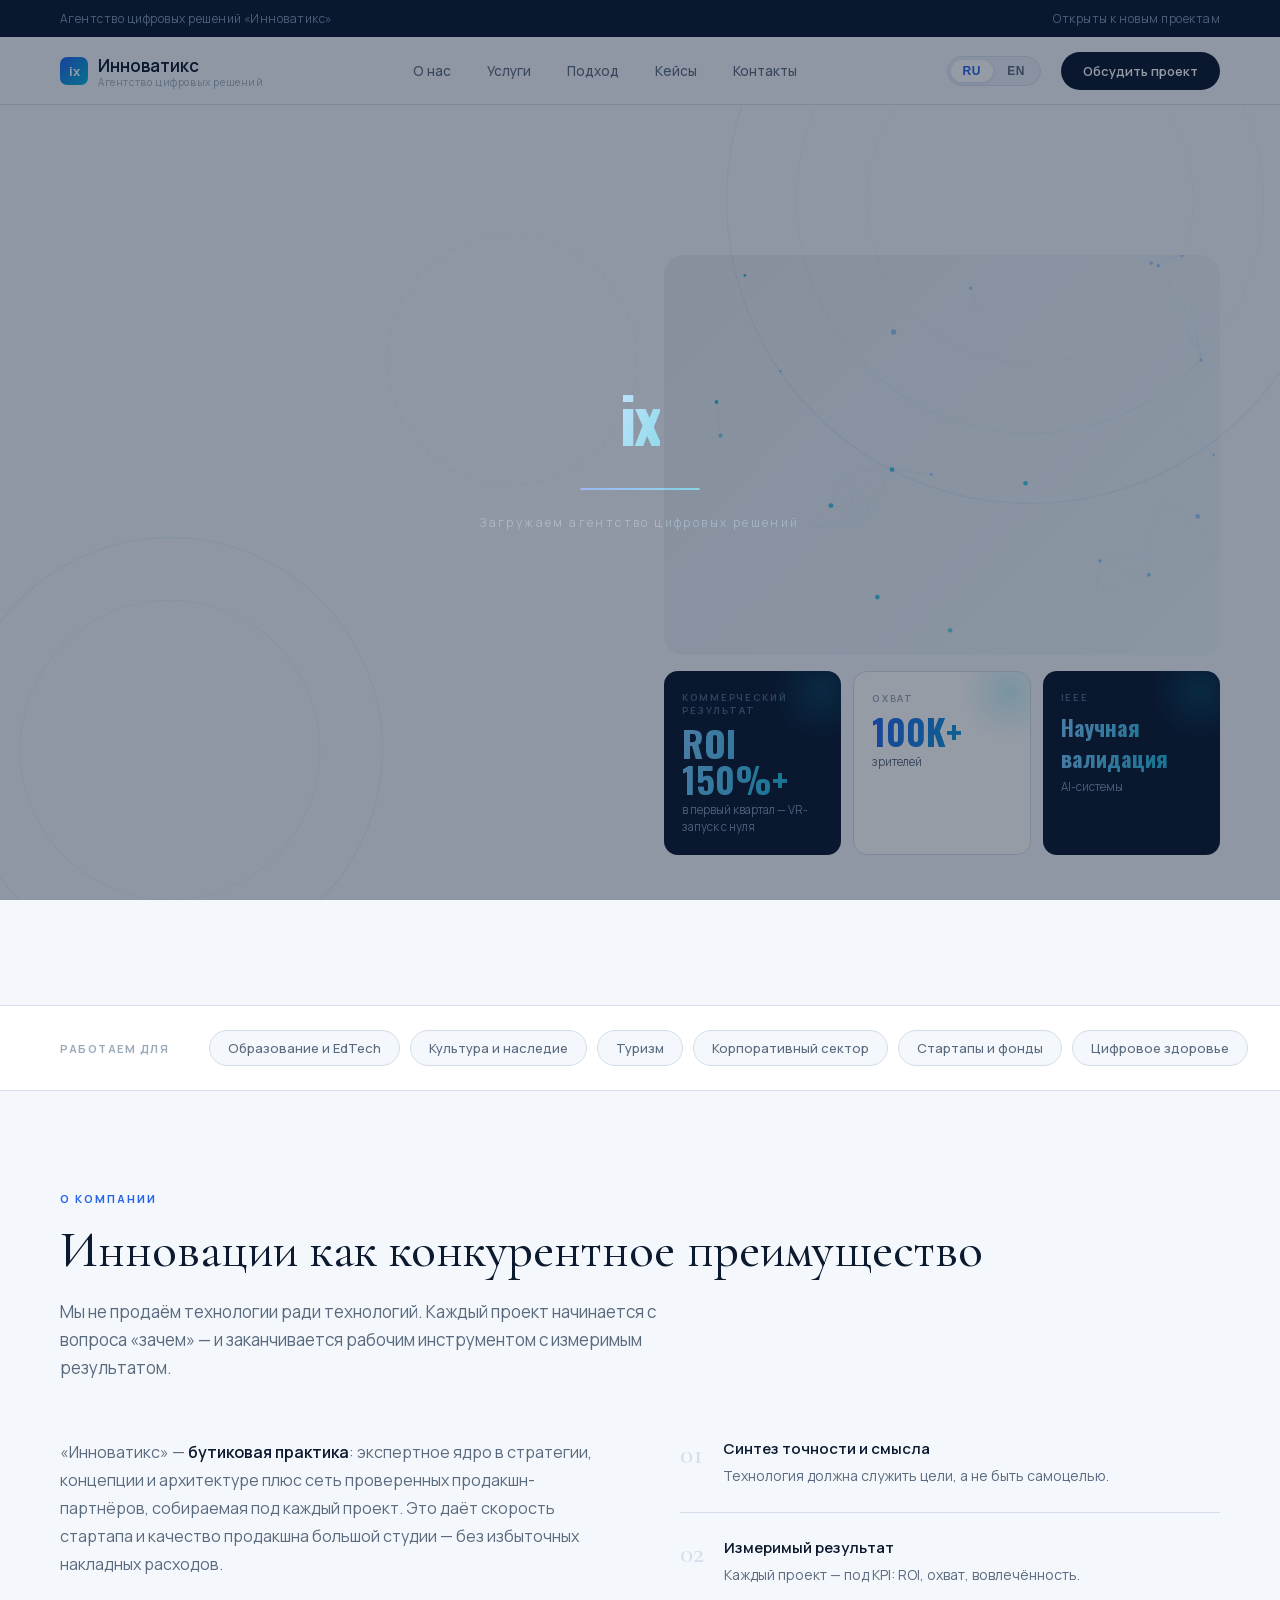
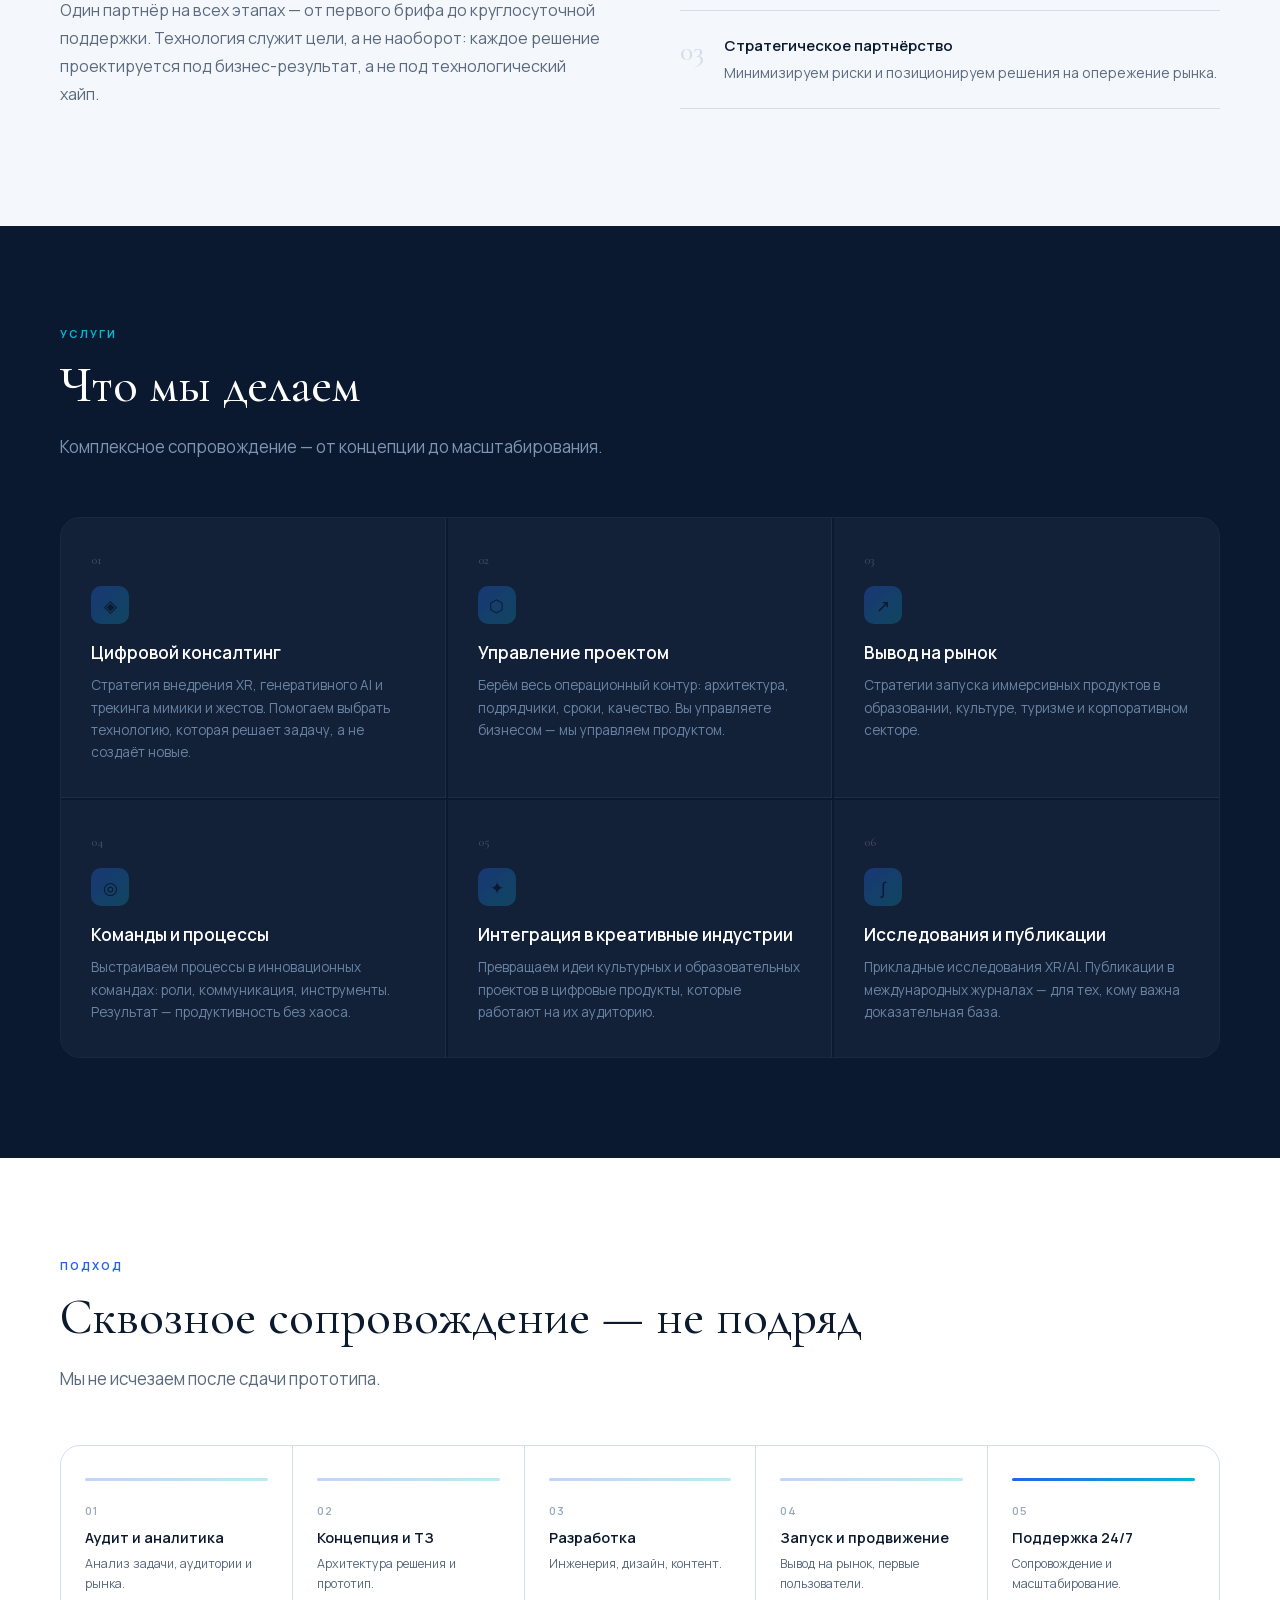
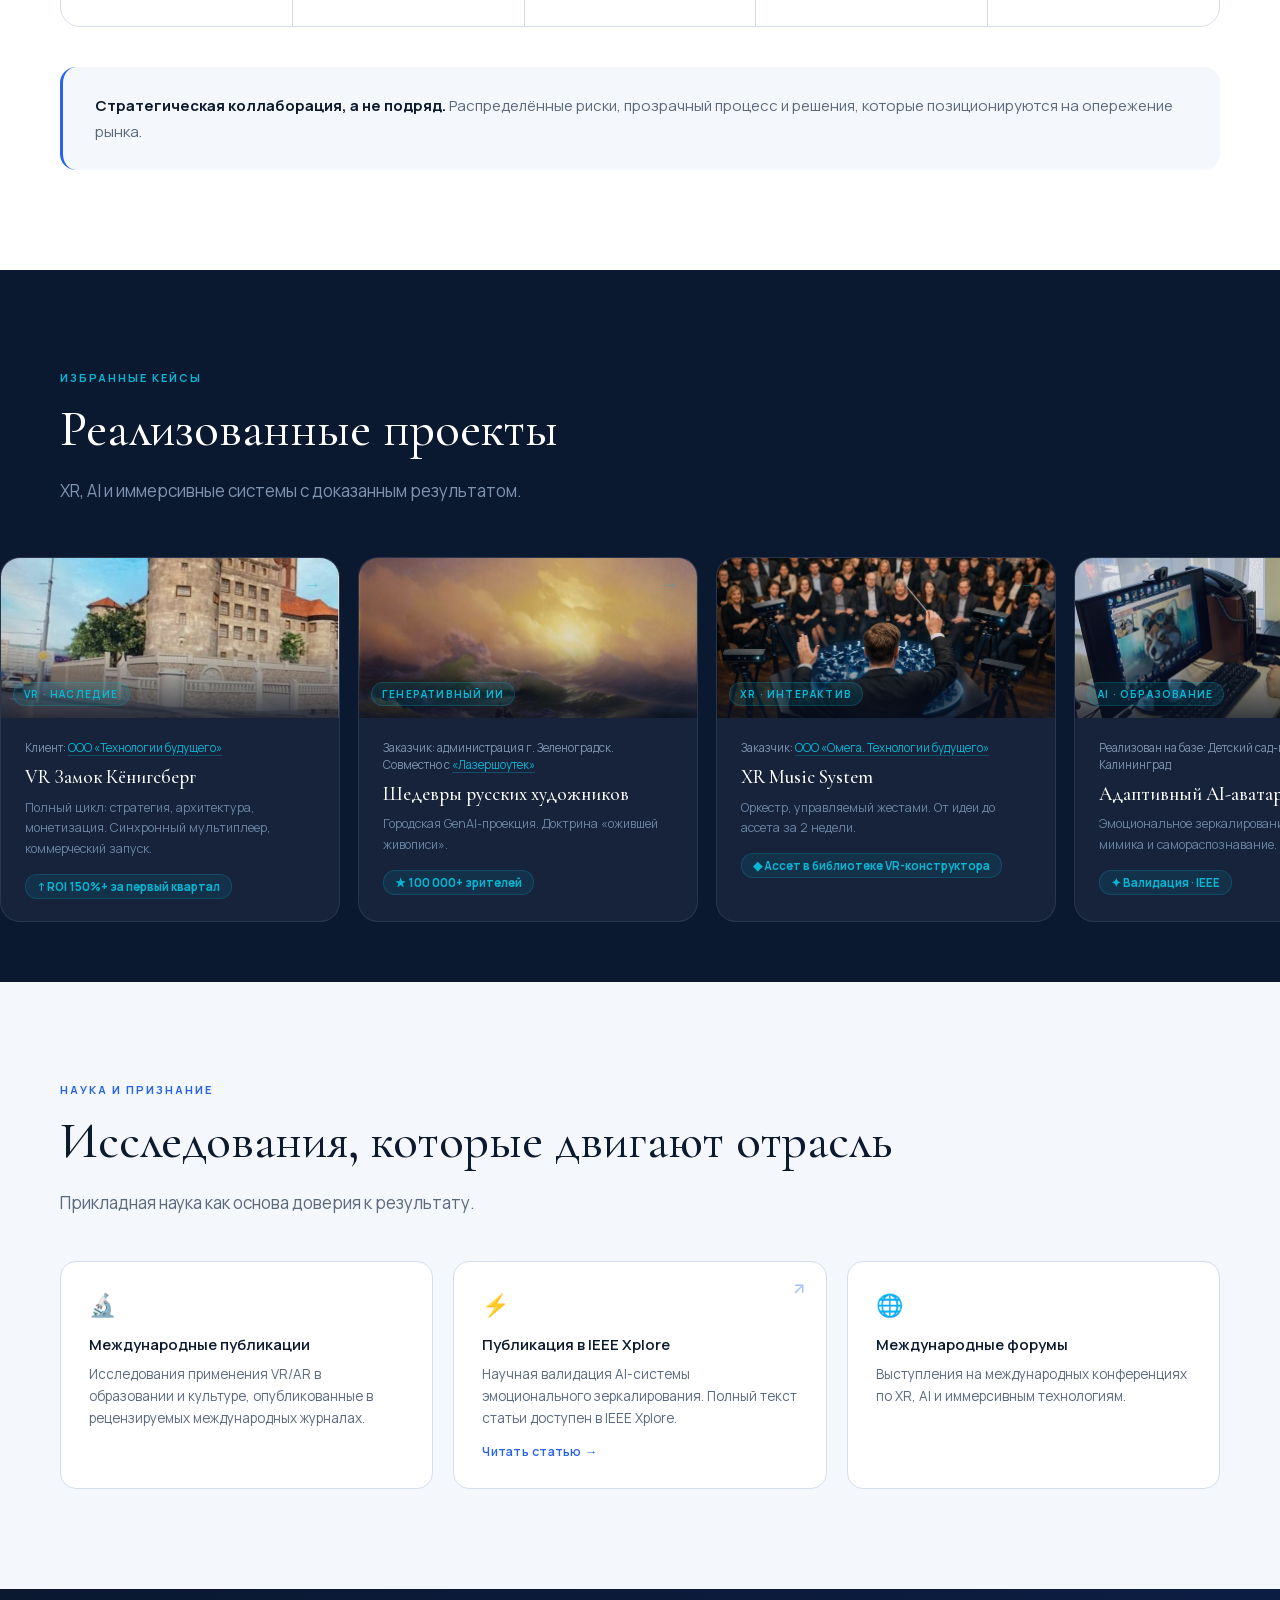
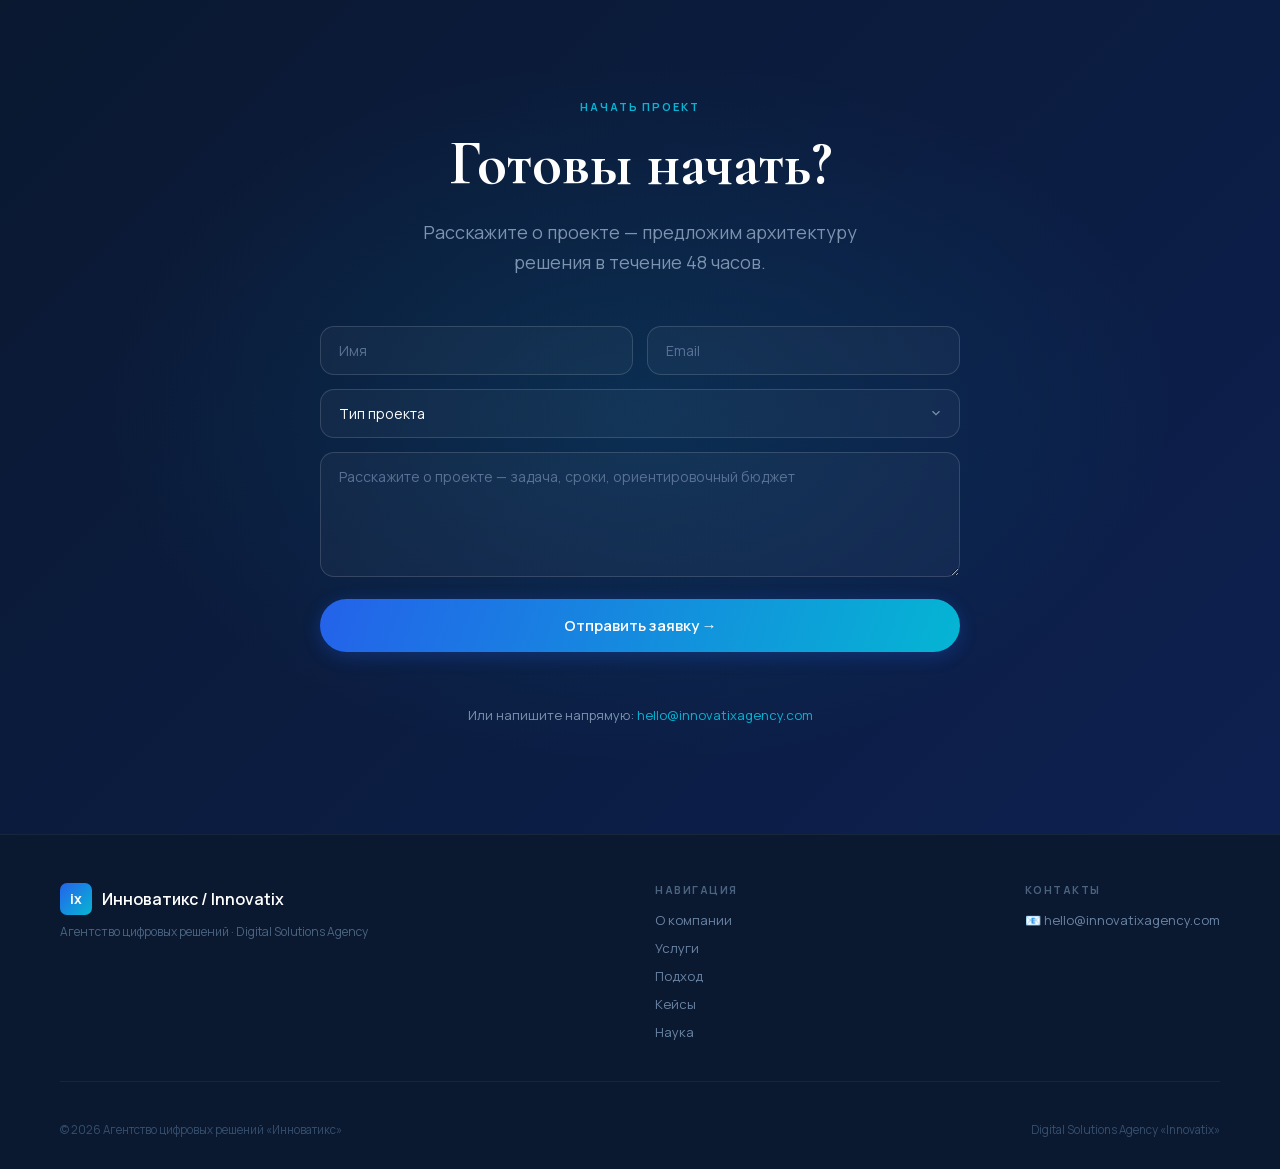
==== commit 0a452b40: "Add files via upload" ====
--- a/index.html
+++ b/index.html
@@ -37,7 +37,6 @@
     "address": {"@type": "PostalAddress", "addressLocality": "Калининград", "addressCountry": "RU"},
     "serviceType": ["XR Development", "VR/AR Solutions", "AI Integration", "Digital Consulting"],
     "areaServed": {"@type": "Country", "name": "Russia"},
-    "founder": {"@type": "Person", "name": "Жанна Иксанова", "url": "https://zhannaix.github.io"},
     "knowsAbout": ["Virtual Reality", "Augmented Reality", "Artificial Intelligence", "Immersive Technology", "EdTech"],
     "sameAs": ["https://ieeexplore.ieee.org/document/9912512"]
   }
@@ -157,7 +156,7 @@
     <div class="sector-pill" data-ru="Туризм" data-en="Tourism">Туризм</div>
     <div class="sector-pill" data-ru="Корпоративный сектор" data-en="Enterprise">Корпоративный сектор</div>
     <div class="sector-pill" data-ru="Стартапы и фонды" data-en="Startups &amp; Funds">Стартапы и фонды</div>
-    <div class="sector-pill" data-ru="Digital Health" data-en="Digital Health">Digital Health</div>
+    <div class="sector-pill" data-ru="Цифровое здоровье" data-en="Digital Health">Цифровое здоровье</div>
   </div>
 </div>
 
@@ -215,11 +214,12 @@
   <h2 class="section-title gs" data-ru="Реализованные проекты" data-en="Delivered projects">Реализованные проекты</h2>
   <p class="section-sub gs" data-ru="XR, AI и иммерсивные системы с доказанным результатом." data-en="XR, AI and immersive systems with proven results.">XR, AI и иммерсивные системы с доказанным результатом.</p>
   <div class="cases-scroll">
-    <div class="case-card case-card-link" data-case="konigsberg"><div class="case-visual"><svg width="100" height="70" viewBox="0 0 100 70" fill="none"><rect x="20" y="24" width="60" height="38" stroke="#06B6D4" stroke-width="1.2"/><line x1="20" y1="24" x2="50" y2="8" stroke="#06B6D4" stroke-width="1.2"/><line x1="80" y1="24" x2="50" y2="8" stroke="#06B6D4" stroke-width="1.2"/><line x1="50" y1="8" x2="50" y2="62" stroke="#2563EB" stroke-width="0.8"/></svg><div class="case-tag" data-ru="VR · НАСЛЕДИЕ · КОММЕРЦИЯ" data-en="VR · HERITAGE · COMMERCE">VR · НАСЛЕДИЕ · КОММЕРЦИЯ</div></div><div class="case-body"><div class="case-client" data-ru="Клиент: <a href='https://www.ekskursia39.ru/экскурсия-королевский-замок-2/' target='_blank'>ООО «Технологии будущего»</a>" data-en="Client: <a href='https://www.ekskursia39.ru/экскурсия-королевский-замок-2/' target='_blank'>Tekhnologii Budushchego LLC</a>">Клиент: <a href="https://www.ekskursia39.ru/экскурсия-королевский-замок-2/" target="_blank">ООО «Технологии будущего»</a></div><div class="case-title" data-ru="VR Замок Кёнигсберг" data-en="VR Königsberg Castle">VR Замок Кёнигсберг</div><div class="case-desc" data-ru="Полный цикл: стратегия, архитектура, монетизация. Синхронный мультиплеер, коммерческий запуск." data-en="End-to-end: strategy, architecture, monetization. Synchronous multiplayer, commercial launch.">Полный цикл: стратегия, архитектура, монетизация. Синхронный мультиплеер, коммерческий запуск.</div><div class="case-metric" data-ru="↑ ROI 150%+ за первый квартал" data-en="↑ ROI 150%+ in first quarter">↑ ROI 150%+ за первый квартал</div></div></div>
-    <div class="case-card case-card-link" data-case="masterpieces"><div class="case-visual"><svg width="100" height="70" viewBox="0 0 100 70" fill="none"><rect x="10" y="14" width="80" height="50" stroke="#7AA2FF" stroke-width="1.2"/><rect x="24" y="26" width="52" height="26" stroke="#7AA2FF" stroke-width="0.8"/><line x1="10" y1="14" x2="90" y2="64" stroke="#2563EB" stroke-width="0.6"/></svg><div class="case-tag" data-ru="GENAI · CITY SCALE" data-en="GENAI · CITY SCALE">GENAI · CITY SCALE</div></div><div class="case-body"><div class="case-client" data-ru="Заказчик: администрация г. Зеленоградск. Совместно с <a href='https://www.lasershowtec.ru' target='_blank'>«Лазершоутек»</a>" data-en="Client: Zelenogradsk city administration. Co-produced with <a href='https://www.lasershowtec.ru' target='_blank'>Lasershowtec</a>">Заказчик: администрация г. Зеленоградск. Совместно с <a href="https://www.lasershowtec.ru" target="_blank">«Лазершоутек»</a></div><div class="case-title" data-ru="Шедевры русских художников" data-en="Masterpieces of Russian Artists">Шедевры русских художников</div><div class="case-desc" data-ru="Городская GenAI-проекция. Доктрина «ожившей живописи»." data-en="City-scale GenAI projection. The Living Painting doctrine.">Городская GenAI-проекция. Доктрина «ожившей живописи».</div><div class="case-metric" data-ru="★ 100 000+ зрителей" data-en="★ 100,000+ viewers">★ 100 000+ зрителей</div></div></div>
-    <div class="case-card case-card-link" data-case="xr-conducting"><div class="case-visual"><svg width="100" height="70" viewBox="0 0 100 70" fill="none"><path d="M30 55 Q50 5 70 55" stroke="#7AA2FF" stroke-width="1.5" fill="none"/><line x1="50" y1="7" x2="50" y2="55" stroke="#06B6D4" stroke-width="0.8"/><line x1="50" y1="7" x2="65" y2="18" stroke="#06B6D4" stroke-width="0.8"/></svg><div class="case-tag" data-ru="XR · UNITY · KINECT" data-en="XR · UNITY · KINECT">XR · UNITY · KINECT</div></div><div class="case-body"><div class="case-client" data-ru="Заказчик: <a href='https://omegafuture.ru/resheniya/ar-vr-tekhnologii/poznavatelnaya-realnost-vr-konstruktor/' target='_blank'>ООО «Омега. Технологии будущего»</a>" data-en="Client: <a href='https://omegafuture.ru/resheniya/ar-vr-tekhnologii/poznavatelnaya-realnost-vr-konstruktor/' target='_blank'>Omega. Tekhnologii Budushchego LLC</a>">Заказчик: <a href="https://omegafuture.ru/resheniya/ar-vr-tekhnologii/poznavatelnaya-realnost-vr-konstruktor/" target="_blank">ООО «Омега. Технологии будущего»</a></div><div class="case-title" data-ru="XR Music System" data-en="XR Music System">XR Music System</div><div class="case-desc" data-ru="Оркестр, управляемый жестами. От идеи до ассета за 2 недели." data-en="A gesture-driven orchestra. From idea to asset in 2 weeks.">Оркестр, управляемый жестами. От идеи до ассета за 2 недели.</div><div class="case-metric" data-ru="◆ Ассет в библиотеке VR-конструктора" data-en="◆ Asset in the VR constructor library">◆ Ассет в библиотеке VR-конструктора</div></div></div>
-    <div class="case-card case-card-link" data-case="ai-avatar"><div class="case-visual"><svg width="100" height="70" viewBox="0 0 100 70" fill="none"><circle cx="50" cy="32" r="20" stroke="#06B6D4" stroke-width="1.2"/><circle cx="43" cy="28" r="3" fill="#7AA2FF"/><circle cx="57" cy="28" r="3" fill="#7AA2FF"/><path d="M42 42 Q50 50 58 42" stroke="#06B6D4" stroke-width="1.2" fill="none"/></svg><div class="case-tag" data-ru="AI · EDTECH · HEALTH" data-en="AI · EDTECH · HEALTH">AI · EDTECH · HEALTH</div></div><div class="case-body"><div class="case-client" data-ru="Реализован на базе: Детский сад-гимназия №22, Калининград" data-en="Implemented at: Kindergarten-gymnasium №22, Kaliningrad">Реализован на базе: Детский сад-гимназия №22, Калининград</div><div class="case-title" data-ru="Адаптивный AI-аватар для EQ" data-en="Adaptive AI Avatar for EQ">Адаптивный AI-аватар для EQ</div><div class="case-desc" data-ru="Эмоциональное зеркалирование для детей: мимика и самораспознавание." data-en="Emotional mirroring for children: facial tracking and self-recognition.">Эмоциональное зеркалирование для детей: мимика и самораспознавание.</div><div class="case-metric" data-ru="✦ Валидация · IEEE" data-en="✦ Validated · IEEE">✦ Валидация · IEEE</div></div></div>
-    <div class="case-card case-card-link" data-case="vr-quest"><div class="case-visual"><svg width="100" height="70" viewBox="0 0 100 70" fill="none"><rect x="10" y="12" width="36" height="36" stroke="#7AA2FF" stroke-width="1.2"/><rect x="54" y="12" width="36" height="36" stroke="#7AA2FF" stroke-width="1.2"/><rect x="10" y="54" width="36" height="12" stroke="#06B6D4" stroke-width="0.7"/><rect x="54" y="54" width="36" height="12" stroke="#06B6D4" stroke-width="0.7"/></svg><div class="case-tag" data-ru="VR · ОБРАЗОВАНИЕ" data-en="VR · EDUCATION">VR · ОБРАЗОВАНИЕ</div></div><div class="case-body"><div class="case-client" data-ru="Реализован на базе: детский технопарк «Кванториум», Калининград" data-en="Implemented at: Quantorium childrens technopark, Kaliningrad">Реализован на базе: детский технопарк «Кванториум», Калининград</div><div class="case-title" data-ru="VR Quest «4 Rooms»" data-en='VR Quest "4 Rooms"'>VR Quest «4 Rooms»</div><div class="case-desc" data-ru="Модульная VR-оценка знаний. Фреймворк «предмет как комната»." data-en="Modular VR knowledge assessment. Subject-as-Room framework.">Модульная VR-оценка знаний. Фреймворк «предмет как комната».</div><div class="case-metric" data-ru="★ Победитель PedHack-2020" data-en="★ PedHack-2020 winner">★ Победитель PedHack-2020</div></div></div>
+    <div class="case-card case-card-link" data-case="konigsberg"><div class="case-visual"><img class="case-cover" src="img/konigsberg-3d.jpg" alt="VR-реконструкция замка Кёнигсберг" loading="lazy"><div class="case-tag" data-ru="VR · НАСЛЕДИЕ" data-en="VR · HERITAGE">VR · НАСЛЕДИЕ</div></div><div class="case-body"><div class="case-client" data-ru="Клиент: <a href='https://www.ekskursia39.ru/экскурсия-королевский-замок-2/' target='_blank'>ООО «Технологии будущего»</a>" data-en="Client: <a href='https://www.ekskursia39.ru/экскурсия-королевский-замок-2/' target='_blank'>Tekhnologii Budushchego LLC</a>">Клиент: <a href="https://www.ekskursia39.ru/экскурсия-королевский-замок-2/" target="_blank">ООО «Технологии будущего»</a></div><div class="case-title" data-ru="VR Замок Кёнигсберг" data-en="VR Königsberg Castle">VR Замок Кёнигсберг</div><div class="case-desc" data-ru="Полный цикл: стратегия, архитектура, монетизация. Синхронный мультиплеер, коммерческий запуск." data-en="End-to-end: strategy, architecture, monetization. Synchronous multiplayer, commercial launch.">Полный цикл: стратегия, архитектура, монетизация. Синхронный мультиплеер, коммерческий запуск.</div><div class="case-metric" data-ru="↑ ROI 150%+ за первый квартал" data-en="↑ ROI 150%+ in first quarter">↑ ROI 150%+ за первый квартал</div></div></div>
+    <div class="case-card case-card-link" data-case="masterpieces"><div class="case-visual"><img class="case-cover" src="img/masterpieces-ninth-wave.jpg" alt="Оживлённые полотна русских художников" loading="lazy"><div class="case-tag" data-ru="ГЕНЕРАТИВНЫЙ ИИ" data-en="GENERATIVE AI">ГЕНЕРАТИВНЫЙ ИИ</div></div><div class="case-body"><div class="case-client" data-ru="Заказчик: администрация г. Зеленоградск. Совместно с <a href='https://www.lasershowtec.ru' target='_blank'>«Лазершоутек»</a>" data-en="Client: Zelenogradsk city administration. Co-produced with <a href='https://www.lasershowtec.ru' target='_blank'>Lasershowtec</a>">Заказчик: администрация г. Зеленоградск. Совместно с <a href="https://www.lasershowtec.ru" target="_blank">«Лазершоутек»</a></div><div class="case-title" data-ru="Шедевры русских художников" data-en="Masterpieces of Russian Artists">Шедевры русских художников</div><div class="case-desc" data-ru="Городская GenAI-проекция. Доктрина «ожившей живописи»." data-en="City-scale GenAI projection. The Living Painting doctrine.">Городская GenAI-проекция. Доктрина «ожившей живописи».</div><div class="case-metric" data-ru="★ 100 000+ зрителей" data-en="★ 100,000+ viewers">★ 100 000+ зрителей</div></div></div>
+    <div class="case-card case-card-link" data-case="xr-conducting"><div class="case-visual"><img class="case-cover" src="img/xrmusic-concept-1.jpg" alt="XR Music System — концепция" loading="lazy"><div class="case-tag" data-ru="XR · ИНТЕРАКТИВ" data-en="XR · INTERACTIVE">XR · ИНТЕРАКТИВ</div></div><div class="case-body"><div class="case-client" data-ru="Заказчик: <a href='https://omegafuture.ru/resheniya/ar-vr-tekhnologii/poznavatelnaya-realnost-vr-konstruktor/' target='_blank'>ООО «Омега. Технологии будущего»</a>" data-en="Client: <a href='https://omegafuture.ru/resheniya/ar-vr-tekhnologii/poznavatelnaya-realnost-vr-konstruktor/' target='_blank'>Omega. Tekhnologii Budushchego LLC</a>">Заказчик: <a href="https://omegafuture.ru/resheniya/ar-vr-tekhnologii/poznavatelnaya-realnost-vr-konstruktor/" target="_blank">ООО «Омега. Технологии будущего»</a></div><div class="case-title" data-ru="XR Music System" data-en="XR Music System">XR Music System</div><div class="case-desc" data-ru="Оркестр, управляемый жестами. От идеи до ассета за 2 недели." data-en="A gesture-driven orchestra. From idea to asset in 2 weeks.">Оркестр, управляемый жестами. От идеи до ассета за 2 недели.</div><div class="case-metric" data-ru="◆ Ассет в библиотеке VR-конструктора" data-en="◆ Asset in the VR constructor library">◆ Ассет в библиотеке VR-конструктора</div></div></div>
+    <div class="case-card case-card-link" data-case="ai-avatar"><div class="case-visual"><img class="case-cover" src="img/avatar-raccoon.jpg" alt="AI-аватар — цифровой персонаж" loading="lazy"><div class="case-tag" data-ru="AI · ОБРАЗОВАНИЕ" data-en="AI · EDTECH">AI · ОБРАЗОВАНИЕ</div></div><div class="case-body"><div class="case-client" data-ru="Реализован на базе: Детский сад-гимназия №22, Калининград" data-en="Implemented at: Kindergarten-gymnasium №22, Kaliningrad">Реализован на базе: Детский сад-гимназия №22, Калининград</div><div class="case-title" data-ru="Адаптивный AI-аватар для EQ" data-en="Adaptive AI Avatar for EQ">Адаптивный AI-аватар для EQ</div><div class="case-desc" data-ru="Эмоциональное зеркалирование для детей: мимика и самораспознавание." data-en="Emotional mirroring for children: facial tracking and self-recognition.">Эмоциональное зеркалирование для детей: мимика и самораспознавание.</div><div class="case-metric" data-ru="✦ Валидация · IEEE" data-en="✦ Validated · IEEE">✦ Валидация · IEEE</div></div></div>
+    <div class="case-card case-card-link" data-case="vr-quest"><div class="case-visual"><img class="case-cover" src="img/vrquest-scene.jpg" alt="VR-квест «4 комнаты» — сцена" loading="lazy"><div class="case-tag" data-ru="VR · ОБРАЗОВАНИЕ" data-en="VR · EDUCATION">VR · ОБРАЗОВАНИЕ</div></div><div class="case-body"><div class="case-client" data-ru="Реализован на базе: детский технопарк «Кванториум», Калининград" data-en="Implemented at: Quantorium childrens technopark, Kaliningrad">Реализован на базе: детский технопарк «Кванториум», Калининград</div><div class="case-title" data-ru="VR-квест «4 комнаты»" data-en='VR Quest "4 Rooms"'>VR-квест «4 комнаты»</div><div class="case-desc" data-ru="Модульная VR-оценка знаний. Фреймворк «предмет как комната»." data-en="Modular VR knowledge assessment. Subject-as-Room framework.">Модульная VR-оценка знаний. Фреймворк «предмет как комната».</div><div class="case-metric" data-ru="★ Победитель PedHack-2020" data-en="★ PedHack-2020 winner">★ Победитель PedHack-2020</div></div></div>
+    <div class="case-card case-card-link" data-case="ai-agents"><div class="case-visual"><img class="case-cover cover-ru" src="img/ai-agents-cover-ru.jpg" alt="Разработка ИИ-агентов" loading="lazy"><img class="case-cover cover-en" src="img/ai-agents-cover-en.jpg" alt="AI Agent Development" loading="lazy"><div class="case-tag" data-ru="AI · АГЕНТЫ" data-en="AI · AGENTS">AI · АГЕНТЫ</div></div><div class="case-body"><div class="case-client" data-ru="Собственные продукты Инноватикс" data-en="Innovatix in-house products">Собственные продукты Инноватикс</div><div class="case-title" data-ru="Разработка ИИ-агентов" data-en="AI Agent Development">Разработка ИИ-агентов</div><div class="case-desc" data-ru="Кастомные ИИ-агенты, автоматизирующие экспертную работу." data-en="Custom AI agents that automate expert work.">Кастомные ИИ-агенты, автоматизирующие экспертную работу.</div><div class="case-metric" data-ru="◆ 2 действующих агента" data-en="◆ 2 working agents">◆ 2 действующих агента</div></div></div>
   </div>
 </section>
 
@@ -234,6 +234,81 @@
   </div>
 </div>
 <div id="caseDetails" style="display:none">
+<div class="case-detail" id="detail-ai-agents">
+  <div class="fc-meta">
+    <span class="fc-eyebrow" data-ru="КЕЙС В ДЕТАЛЯХ" data-en="FEATURED CASE">КЕЙС В ДЕТАЛЯХ</span>
+    <span class="fc-divider">·</span>
+    <span class="fc-year">2025</span>
+  </div>
+  <h2 class="fc-title" data-ru="Разработка ИИ-агентов" data-en="AI Agent Development">Разработка ИИ-агентов</h2>
+  <p class="fc-lead" data-ru="Инноватикс проектирует и собирает кастомных ИИ-агентов, которые автоматизируют экспертную работу — от продюсирования XR-проектов до инвестиционной аналитики." data-en="Innovatix designs and builds custom AI agents that automate expert work — from XR project production to investment analytics.">Инноватикс проектирует и собирает кастомных ИИ-агентов, которые автоматизируют экспертную работу — от продюсирования XR-проектов до инвестиционной аналитики.</p>
+
+  <div class="fc-tags">
+    <span class="fc-tag" data-ru="ИИ-АГЕНТЫ" data-en="AI AGENTS">ИИ-АГЕНТЫ</span>
+    <span class="fc-tag">LLM</span>
+    <span class="fc-tag" data-ru="АВТОМАТИЗАЦИЯ" data-en="AUTOMATION">АВТОМАТИЗАЦИЯ</span>
+  </div>
+
+  <div class="fc-grid">
+    <div class="fc-col">
+      <div class="fc-col-label" data-ru="ПОДХОД" data-en="APPROACH">ПОДХОД</div>
+      <p data-ru="Каждый агент решает конкретную экспертную задачу: принимает входные данные на естественном языке и возвращает структурированный, готовый к использованию результат. Это не чат-боты, а рабочие инструменты с предметной логикой." data-en="Each agent solves a specific expert task: it takes natural-language input and returns a structured, ready-to-use result. These are not chatbots but working tools with domain logic.">Каждый агент решает конкретную экспертную задачу: принимает входные данные на естественном языке и возвращает структурированный, готовый к использованию результат. Это не чат-боты, а рабочие инструменты с предметной логикой.</p>
+    </div>
+    <div class="fc-col">
+      <div class="fc-col-label" data-ru="ЦЕННОСТЬ" data-en="VALUE">ЦЕННОСТЬ</div>
+      <p data-ru="Агенты сжимают часы экспертной работы до минут: то, что обычно требует команды специалистов и долгих согласований, формируется по короткому описанию задачи. Это масштабирует экспертизу и удешевляет вход в сложные проекты." data-en="Agents compress hours of expert work into minutes: what usually requires a team and lengthy coordination is generated from a short task description. This scales expertise and lowers the barrier to complex projects.">Агенты сжимают часы экспертной работы до минут: то, что обычно требует команды специалистов и долгих согласований, формируется по короткому описанию задачи. Это масштабирует экспертизу и удешевляет вход в сложные проекты.</p>
+    </div>
+  </div>
+
+  <div class="fc-agents">
+    <div class="fc-agent">
+      <div class="fc-agent-head">
+        <span class="fc-agent-name">XR Architect AI</span>
+        <span class="fc-agent-role" data-ru="Продюсирование XR-проектов" data-en="XR project production">Продюсирование XR-проектов</span>
+      </div>
+      <p class="fc-agent-desc" data-ru="Платформа-продюсер: по текстовому описанию проекта генерирует полную IT-архитектуру — состав команды, необходимое оборудование и ПО, этапы реализации, ориентировочный бюджет, а также карту рисков с мерами по их снижению. Превращает идею в готовое техническое задание." data-en="A producer platform: from a text description of a project it generates a complete IT architecture — team composition, required hardware and software, implementation stages, an indicative budget, and a risk map with mitigation measures. It turns an idea into a ready technical brief.">Платформа-продюсер: по текстовому описанию проекта генерирует полную IT-архитектуру — состав команды, необходимое оборудование и ПО, этапы реализации, ориентировочный бюджет, а также карту рисков с мерами по их снижению. Превращает идею в готовое техническое задание.</p>
+      <div class="fc-agent-shots">
+        <figure><img src="img/xragent-input.jpg" alt="XR Architect AI — ввод идеи проекта" loading="lazy"><figcaption data-ru="Идея своими словами → готовый план" data-en="Plain-language idea → ready plan">Идея своими словами → готовый план</figcaption></figure>
+        <figure><img src="img/xragent-output.jpg" alt="XR Architect AI — бюджет, риски, митигация" loading="lazy"><figcaption data-ru="Бюджет, риски и митигация в результате" data-en="Budget, risks and mitigation in the output">Бюджет, риски и митигация в результате</figcaption></figure>
+      </div>
+      <div class="fc-agent-foot">
+        <div class="fc-agent-tags">
+          <span class="fc-pill" data-ru="IT-архитектура" data-en="IT architecture">IT-архитектура</span>
+          <span class="fc-pill" data-ru="Бюджет и риски" data-en="Budget &amp; risks">Бюджет и риски</span>
+          <span class="fc-pill" data-ru="Команда и стек" data-en="Team &amp; stack">Команда и стек</span>
+        </div>
+        <a href="https://asset-manager-ai.replit.app" target="_blank" rel="noopener" class="fc-agent-link" data-ru="Открыть приложение ↗" data-en="Open the app ↗">Открыть приложение ↗</a>
+      </div>
+    </div>
+
+    <div class="fc-agent">
+      <div class="fc-agent-head">
+        <span class="fc-agent-name">InvestFlow</span>
+        <span class="fc-agent-role" data-ru="Инвестиционный поток" data-en="Investment flow">Инвестиционный поток</span>
+      </div>
+      <p class="fc-agent-desc" data-ru="Демо-платформа инвестиционной аналитики: пример того, как агент структурирует инвестиционный поток — от агрегации проектов до аналитики и реферальной механики. Показывает, как ИИ помогает принимать решения в инвестиционной воронке." data-en="A demo investment-analytics platform: an example of how an agent structures an investment flow — from project aggregation to analytics and referral mechanics. It shows how AI supports decisions across the investment funnel.">Демо-платформа инвестиционной аналитики: пример того, как агент структурирует инвестиционный поток — от агрегации проектов до аналитики и реферальной механики. Показывает, как ИИ помогает принимать решения в инвестиционной воронке.</p>
+      <div class="fc-agent-shots">
+        <figure><img src="img/investflow-home.jpg" alt="InvestFlow — главный экран" loading="lazy"><figcaption data-ru="Подбор активов по доходности, риску и сумме" data-en="Assets filtered by yield, risk and amount">Подбор активов по доходности, риску и сумме</figcaption></figure>
+        <figure><img src="img/investflow-assets.jpg" alt="InvestFlow — карточки активов" loading="lazy"><figcaption data-ru="Карточки активов с доходностью и риском" data-en="Asset cards with yield and risk">Карточки активов с доходностью и риском</figcaption></figure>
+      </div>
+      <div class="fc-agent-foot">
+        <div class="fc-agent-tags">
+          <span class="fc-pill" data-ru="Аналитика" data-en="Analytics">Аналитика</span>
+          <span class="fc-pill" data-ru="Агрегация проектов" data-en="Project aggregation">Агрегация проектов</span>
+          <span class="fc-pill" data-ru="Демо-продукт" data-en="Demo product">Демо-продукт</span>
+        </div>
+        <a href="https://investflow.replit.app" target="_blank" rel="noopener" class="fc-agent-link" data-ru="Открыть демо ↗" data-en="Open the demo ↗">Открыть демо ↗</a>
+      </div>
+    </div>
+  </div>
+  <div class="fc-result">
+    <div class="fc-col-label" data-ru="НАПРАВЛЕНИЕ" data-en="DIRECTION">НАПРАВЛЕНИЕ</div>
+    <p data-ru="ИИ-агенты — растущее направление Инноватикс: продукты, которые упаковывают экспертизу агентства в самостоятельные инструменты. Под конкретную задачу клиента агент проектируется и собирается индивидуально." data-en="AI agents are a growing direction for Innovatix: products that package the agency's expertise into standalone tools. For a specific client task, an agent is designed and built individually.">ИИ-агенты — растущее направление Инноватикс: продукты, которые упаковывают экспертизу агентства в самостоятельные инструменты. Под конкретную задачу клиента агент проектируется и собирается индивидуально.</p>
+  </div>
+
+  <div class="fc-client" data-ru="Собственные продукты Инноватикс · Доступны для адаптации под задачи клиента" data-en="Innovatix in-house products · Available for client-specific adaptation">Собственные продукты Инноватикс · Доступны для адаптации под задачи клиента</div>
+</div>
+
 <div class="case-detail" id="detail-konigsberg">
   <div class="fc-meta">
     <span class="fc-eyebrow" data-ru="КЕЙС В ДЕТАЛЯХ" data-en="FEATURED CASE">КЕЙС В ДЕТАЛЯХ</span>
@@ -375,7 +450,7 @@
     </div>
     <div class="fc-col">
       <div class="fc-col-label" data-ru="РЕШЕНИЕ" data-en="THE SOLUTION">РЕШЕНИЕ</div>
-      <p data-ru="Я разработала концепцию «оживающей живописи»: 12 видеороликов, в которых классические полотна оживают средствами генеративного ИИ. Партнёр «Лазершоутек» проецировал их уличными проекторами на фасад здания каждые выходные сентября." data-en="I developed the Living Painting concept: 12 video pieces in which classical canvases come alive through generative AI. Partner Lasershowtec projected them onto a building facade with outdoor projectors every weekend in September.">Я разработала концепцию «оживающей живописи»: 12 видеороликов, в которых классические полотна оживают средствами генеративного ИИ. Партнёр «Лазершоутек» проецировал их уличными проекторами на фасад здания каждые выходные сентября.</p>
+      <p data-ru="Инноватикс разработал концепцию «оживающей живописи»: 12 видеороликов, в которых классические полотна оживают средствами генеративного ИИ. Партнёр «Лазершоутек» проецировал их уличными проекторами на фасад здания каждые выходные сентября." data-en="Innovatix developed the Living Painting concept: 12 video pieces in which classical canvases come alive through generative AI. Partner Lasershowtec projected them onto a building facade with outdoor projectors every weekend in September.">Инноватикс разработал концепцию «оживающей живописи»: 12 видеороликов, в которых классические полотна оживают средствами генеративного ИИ. Партнёр «Лазершоутек» проецировал их уличными проекторами на фасад здания каждые выходные сентября.</p>
     </div>
   </div>
 
@@ -436,7 +511,7 @@
     </div>
     <div class="fc-col">
       <div class="fc-col-label" data-ru="РЕШЕНИЕ" data-en="THE SOLUTION">РЕШЕНИЕ</div>
-      <p data-ru="Я разработала архитектуру проекта и собрала систему на ПО «Омега. Технологии будущего»: камеры Azure Kinect захватывают жесты, и при определённых движениях рук вступают разные инструменты. Трек разложен на 5 дорожек — за каждой закреплён отдельный жест." data-en="I designed the architecture and built the system on Omega. Tekhnologii Budushchego software: Azure Kinect cameras capture gestures, and specific hand movements bring in different instruments. The track is split into 5 stems, each mapped to its own gesture.">Я разработала архитектуру проекта и собрала систему на ПО «Омега. Технологии будущего»: камеры Azure Kinect захватывают жесты, и при определённых движениях рук вступают разные инструменты. Трек разложен на 5 дорожек — за каждой закреплён отдельный жест.</p>
+      <p data-ru="Инноватикс разработал архитектуру проекта и собрал систему на ПО «Омега. Технологии будущего»: камеры Azure Kinect захватывают жесты, и при определённых движениях рук вступают разные инструменты. Трек разложен на 5 дорожек — за каждой закреплён отдельный жест." data-en="Innovatix designed the architecture and built the system on Omega. Tekhnologii Budushchego software: Azure Kinect cameras capture gestures, and specific hand movements bring in different instruments. The track is split into 5 stems, each mapped to its own gesture.">Инноватикс разработал архитектуру проекта и собрал систему на ПО «Омега. Технологии будущего»: камеры Azure Kinect захватывают жесты, и при определённых движениях рук вступают разные инструменты. Трек разложен на 5 дорожек — за каждой закреплён отдельный жест.</p>
     </div>
   </div>
 
@@ -503,7 +578,7 @@
     </div>
     <div class="fc-col">
       <div class="fc-col-label" data-ru="РЕШЕНИЕ" data-en="THE SOLUTION">РЕШЕНИЕ</div>
-      <p data-ru="Разработана обучающая программа с упражнениями от педагогов и психологов на базе технологии facetracking: цифровой енот повторяет мимику детей, помогая им видеть и называть собственные эмоции. Процессом руководила я, занятия контролировал детский психолог." data-en="A training program with exercises by educators and psychologists was built on facetracking: a digital raccoon repeats the children's expressions, helping them see and name their own emotions. I led the process; a child psychologist supervised the sessions.">Разработана обучающая программа с упражнениями от педагогов и психологов на базе технологии facetracking: цифровой енот повторяет мимику детей, помогая им видеть и называть собственные эмоции. Процессом руководила я, занятия контролировал детский психолог.</p>
+      <p data-ru="Разработана обучающая программа с упражнениями от педагогов и психологов на базе технологии facetracking: цифровой енот повторяет мимику детей, помогая им видеть и называть собственные эмоции. Реализацию вела команда Инноватикс; занятия контролировал детский психолог." data-en="A training program with exercises by educators and psychologists was built on facetracking: a digital raccoon repeats the children's expressions, helping them see and name their own emotions. The Innovatix team led the work; a child psychologist supervised the sessions.">Разработана обучающая программа с упражнениями от педагогов и психологов на базе технологии facetracking: цифровой енот повторяет мимику детей, помогая им видеть и называть собственные эмоции. Реализацию вела команда Инноватикс; занятия контролировал детский психолог.</p>
     </div>
   </div>
 
@@ -549,7 +624,7 @@
     <span class="fc-divider">·</span>
     <span class="fc-year">2019 — 2020</span>
   </div>
-  <h2 class="fc-title" data-ru="VR Quest «4 Rooms»" data-en="VR Quest “4 Rooms”">VR Quest «4 Rooms»</h2>
+  <h2 class="fc-title" data-ru="VR-квест «4 комнаты»" data-en="VR Quest “4 Rooms”">VR-квест «4 комнаты»</h2>
   <p class="fc-lead" data-ru="Школьные предметы как игровые миры: четыре комнаты — физика, химия, математика и биология. Повторение школьной программы в формате VR-квеста." data-en="School subjects as game worlds: four rooms — physics, chemistry, mathematics and biology. Curriculum revision in a VR quest format.">Школьные предметы как игровые миры: четыре комнаты — физика, химия, математика и биология. Повторение школьной программы в формате VR-квеста.</p>
 
   <div class="fc-tags">
@@ -571,7 +646,7 @@
     </div>
     <div class="fc-col">
       <div class="fc-col-label" data-ru="РЕШЕНИЕ" data-en="THE SOLUTION">РЕШЕНИЕ</div>
-      <p data-ru="Я разработала идею и архитектуру: каждая комната соответствует одному предмету, внутри — задания пяти уровней сложности. За прохождение копятся бонусы, которые школьник может обменять на подсказки. Квест построен для повторения тем школьной программы." data-en="I designed the idea and architecture: each room maps to one subject, with tasks across five difficulty levels. Completion earns bonuses the student can trade for hints. The quest is built around revising school curriculum topics.">Я разработала идею и архитектуру: каждая комната соответствует одному предмету, внутри — задания пяти уровней сложности. За прохождение копятся бонусы, которые школьник может обменять на подсказки. Квест построен для повторения тем школьной программы.</p>
+      <p data-ru="Инноватикс разработал идею и архитектуру: каждая комната соответствует одному предмету, внутри — задания пяти уровней сложности. За прохождение копятся бонусы, которые школьник может обменять на подсказки. Квест построен для повторения тем школьной программы." data-en="Innovatix designed the concept and architecture: each room maps to one subject, with tasks across five difficulty levels. Completion earns bonuses the student can trade for hints. The quest is built around revising school curriculum topics.">Инноватикс разработал идею и архитектуру: каждая комната соответствует одному предмету, внутри — задания пяти уровней сложности. За прохождение копятся бонусы, которые школьник может обменять на подсказки. Квест построен для повторения тем школьной программы.</p>
     </div>
   </div>
 
@@ -580,12 +655,9 @@
     <div class="fc-highlight-text" data-ru="Экономика «бонусы → подсказки» меняет отношение к ошибке: подсказка перестаёт быть поражением и становится заработанным ресурсом. Ученик мотивирован решать сложные задания, чтобы накопить помощь для ещё более сложных." data-en="The bonuses-for-hints economy reframes failure: a hint stops being a defeat and becomes an earned resource. Students are motivated to solve hard tasks to bank help for even harder ones.">Экономика «бонусы → подсказки» меняет отношение к ошибке: подсказка перестаёт быть поражением и становится заработанным ресурсом. Ученик мотивирован решать сложные задания, чтобы накопить помощь для ещё более сложных.</div>
   </div>
 
-  <div class="fc-gallery fc-gallery-1">
-    <figure><img src="img/quest-pedhack-diploma.jpg" alt="Диплом победителя PedHack-2020" loading="lazy">
-    <figcaption data-ru="Диплом победителя III Всероссийского педагогического хакатона «PedHack-2020» в номинации «Разработка онлайн-симулятора практического применения результатов обучения»" data-en="Winner's diploma, III National Pedagogical Hackathon PedHack-2020, category: online simulator for practical application of learning outcomes">Диплом победителя III Всероссийского педагогического хакатона «PedHack-2020» в номинации «Разработка онлайн-симулятора практического применения результатов обучения»</figcaption></figure>
-  </div>
-
-  <div class="fc-tech">
+  
+
+  <div class="fc-gallery fc-gallery-1"><figure><img src="img/vrquest-scene.jpg" alt="Сцена VR-квеста «4 комнаты»" loading="lazy"><figcaption data-ru="Сцена квеста: тематическое пространство с интерактивными объектами и порталами между комнатами" data-en="Quest scene: a themed space with interactive objects and portals between rooms">Сцена квеста: тематическое пространство с интерактивными объектами и порталами между комнатами</figcaption></figure></div><div class="fc-tech">
     <div class="fc-col-label" data-ru="ТЕХНОЛОГИЧЕСКИЙ СТЕК" data-en="TECH STACK">ТЕХНОЛОГИЧЕСКИЙ СТЕК</div>
     <div class="fc-tech-pills">
       <span class="fc-pill">Unity</span>
--- a/styles.css
+++ b/styles.css
@@ -375,3 +375,33 @@
 .fc-gallery-1 figure{margin:0 auto;max-width:420px;border-radius:12px;overflow:hidden;background:#fff;border:1px solid var(--border,#dde5ef)}
 .fc-gallery-1 img{width:100%;display:block}
 .fc-gallery-1 figcaption{padding:12px 14px;font-size:12px;color:var(--muted,#5A6A7E);font-style:italic;text-align:center}
+
+/* card cover images */
+.case-cover{position:absolute;inset:0;width:100%;height:100%;object-fit:cover;display:block;z-index:0}
+.case-visual::after{content:"";position:absolute;inset:0;background:linear-gradient(to top,rgba(8,16,32,.78) 0%,rgba(8,16,32,.12) 45%,rgba(8,16,32,.05) 100%);z-index:1}
+.case-tag{z-index:2}
+
+/* AI agents sub-cards */
+.fc-agents{display:flex;flex-direction:column;gap:18px;margin:8px 0 56px}
+.fc-agent{background:#fff;border:1px solid var(--border,#dde5ef);border-radius:16px;padding:22px 22px 20px}
+.fc-agent-head{display:flex;flex-direction:column;gap:3px;margin-bottom:12px;padding-bottom:12px;border-bottom:1px solid var(--border,#eef2f7)}
+.fc-agent-name{font-family:"Oswald",sans-serif;font-weight:600;font-size:20px;color:var(--ink,#0A1830);letter-spacing:.01em}
+.fc-agent-role{font-size:12px;font-weight:600;letter-spacing:.06em;text-transform:uppercase;color:var(--cobalt,#2563EB)}
+.fc-agent-desc{font-size:14px;line-height:1.6;color:var(--muted,#475569);margin:0 0 14px}
+.fc-agent-tags{display:flex;flex-wrap:wrap;gap:7px}
+@media(max-width:640px){.fc-agents{display:flex;flex-direction:column;gap:18px;margin:8px 0 56px}}
+
+/* language-specific card cover (AI agents) */
+.cover-en{display:none}
+html[lang="en"] .cover-ru{display:none}
+html[lang="en"] .cover-en{display:block}
+
+/* AI agent shots + link */
+.fc-agent-shots{display:grid;grid-template-columns:1fr 1fr;gap:12px;margin:14px 0}
+.fc-agent-shots figure{margin:0;border-radius:10px;overflow:hidden;background:#fff;border:1px solid var(--border,#dde5ef)}
+.fc-agent-shots img{width:100%;height:150px;object-fit:cover;object-position:top;display:block}
+.fc-agent-shots figcaption{padding:9px 11px;font-size:11px;color:var(--muted,#5A6A7E);font-style:italic}
+.fc-agent-foot{display:flex;flex-wrap:wrap;align-items:center;justify-content:space-between;gap:12px;margin-top:6px}
+.fc-agent-link{display:inline-flex;align-items:center;gap:6px;font-size:13px;font-weight:600;color:#fff;background:var(--cobalt,#2563EB);padding:9px 16px;border-radius:10px;text-decoration:none;transition:background .2s,transform .2s;white-space:nowrap}
+.fc-agent-link:hover{background:#1e4fd1;transform:translateY(-1px)}
+@media(max-width:640px){.fc-agent-shots{grid-template-columns:1fr}.fc-agent-foot{flex-direction:column;align-items:flex-start}.fc-agent-link{width:100%;justify-content:center}}
--- a/styles.css
+++ b/styles.css
@@ -375,3 +375,33 @@
 .fc-gallery-1 figure{margin:0 auto;max-width:420px;border-radius:12px;overflow:hidden;background:#fff;border:1px solid var(--border,#dde5ef)}
 .fc-gallery-1 img{width:100%;display:block}
 .fc-gallery-1 figcaption{padding:12px 14px;font-size:12px;color:var(--muted,#5A6A7E);font-style:italic;text-align:center}
+
+/* card cover images */
+.case-cover{position:absolute;inset:0;width:100%;height:100%;object-fit:cover;display:block;z-index:0}
+.case-visual::after{content:"";position:absolute;inset:0;background:linear-gradient(to top,rgba(8,16,32,.78) 0%,rgba(8,16,32,.12) 45%,rgba(8,16,32,.05) 100%);z-index:1}
+.case-tag{z-index:2}
+
+/* AI agents sub-cards */
+.fc-agents{display:flex;flex-direction:column;gap:18px;margin:8px 0 56px}
+.fc-agent{background:#fff;border:1px solid var(--border,#dde5ef);border-radius:16px;padding:22px 22px 20px}
+.fc-agent-head{display:flex;flex-direction:column;gap:3px;margin-bottom:12px;padding-bottom:12px;border-bottom:1px solid var(--border,#eef2f7)}
+.fc-agent-name{font-family:"Oswald",sans-serif;font-weight:600;font-size:20px;color:var(--ink,#0A1830);letter-spacing:.01em}
+.fc-agent-role{font-size:12px;font-weight:600;letter-spacing:.06em;text-transform:uppercase;color:var(--cobalt,#2563EB)}
+.fc-agent-desc{font-size:14px;line-height:1.6;color:var(--muted,#475569);margin:0 0 14px}
+.fc-agent-tags{display:flex;flex-wrap:wrap;gap:7px}
+@media(max-width:640px){.fc-agents{display:flex;flex-direction:column;gap:18px;margin:8px 0 56px}}
+
+/* language-specific card cover (AI agents) */
+.cover-en{display:none}
+html[lang="en"] .cover-ru{display:none}
+html[lang="en"] .cover-en{display:block}
+
+/* AI agent shots + link */
+.fc-agent-shots{display:grid;grid-template-columns:1fr 1fr;gap:12px;margin:14px 0}
+.fc-agent-shots figure{margin:0;border-radius:10px;overflow:hidden;background:#fff;border:1px solid var(--border,#dde5ef)}
+.fc-agent-shots img{width:100%;height:150px;object-fit:cover;object-position:top;display:block}
+.fc-agent-shots figcaption{padding:9px 11px;font-size:11px;color:var(--muted,#5A6A7E);font-style:italic}
+.fc-agent-foot{display:flex;flex-wrap:wrap;align-items:center;justify-content:space-between;gap:12px;margin-top:6px}
+.fc-agent-link{display:inline-flex;align-items:center;gap:6px;font-size:13px;font-weight:600;color:#fff;background:var(--cobalt,#2563EB);padding:9px 16px;border-radius:10px;text-decoration:none;transition:background .2s,transform .2s;white-space:nowrap}
+.fc-agent-link:hover{background:#1e4fd1;transform:translateY(-1px)}
+@media(max-width:640px){.fc-agent-shots{grid-template-columns:1fr}.fc-agent-foot{flex-direction:column;align-items:flex-start}.fc-agent-link{width:100%;justify-content:center}}
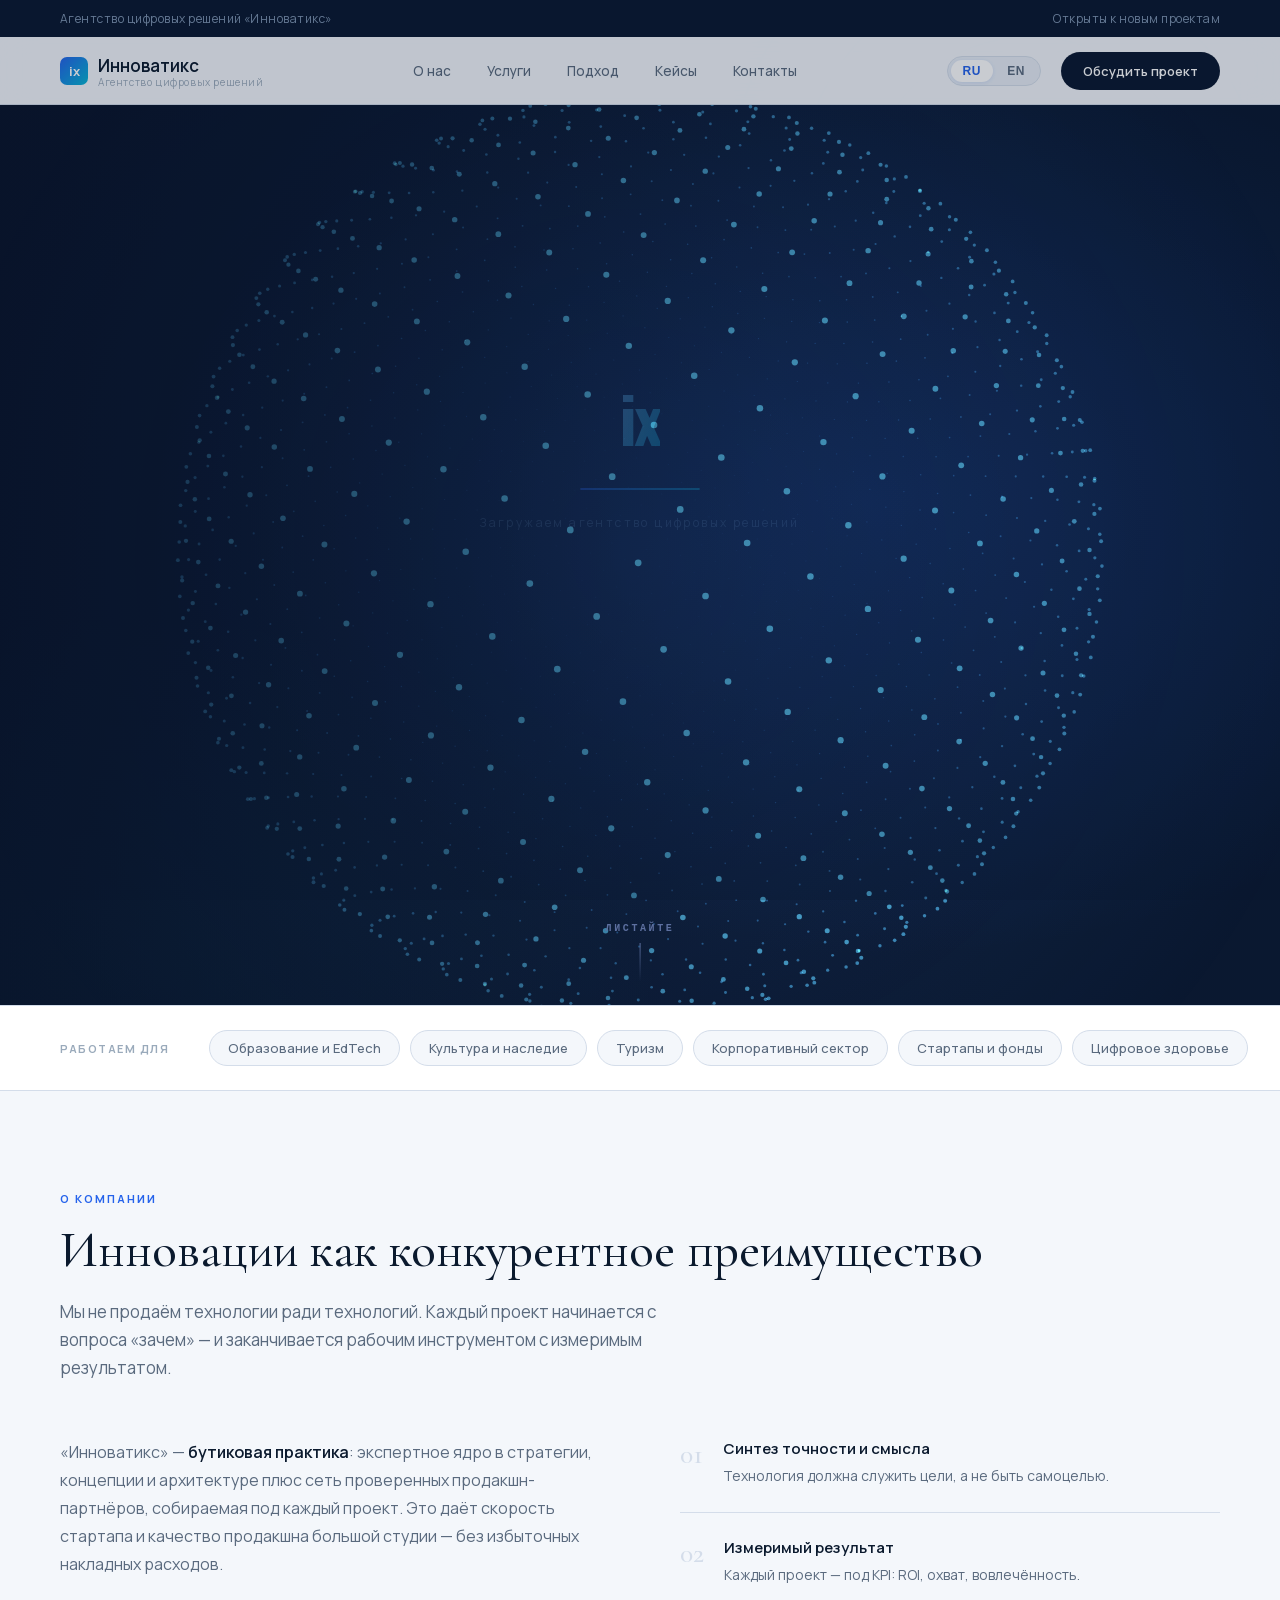
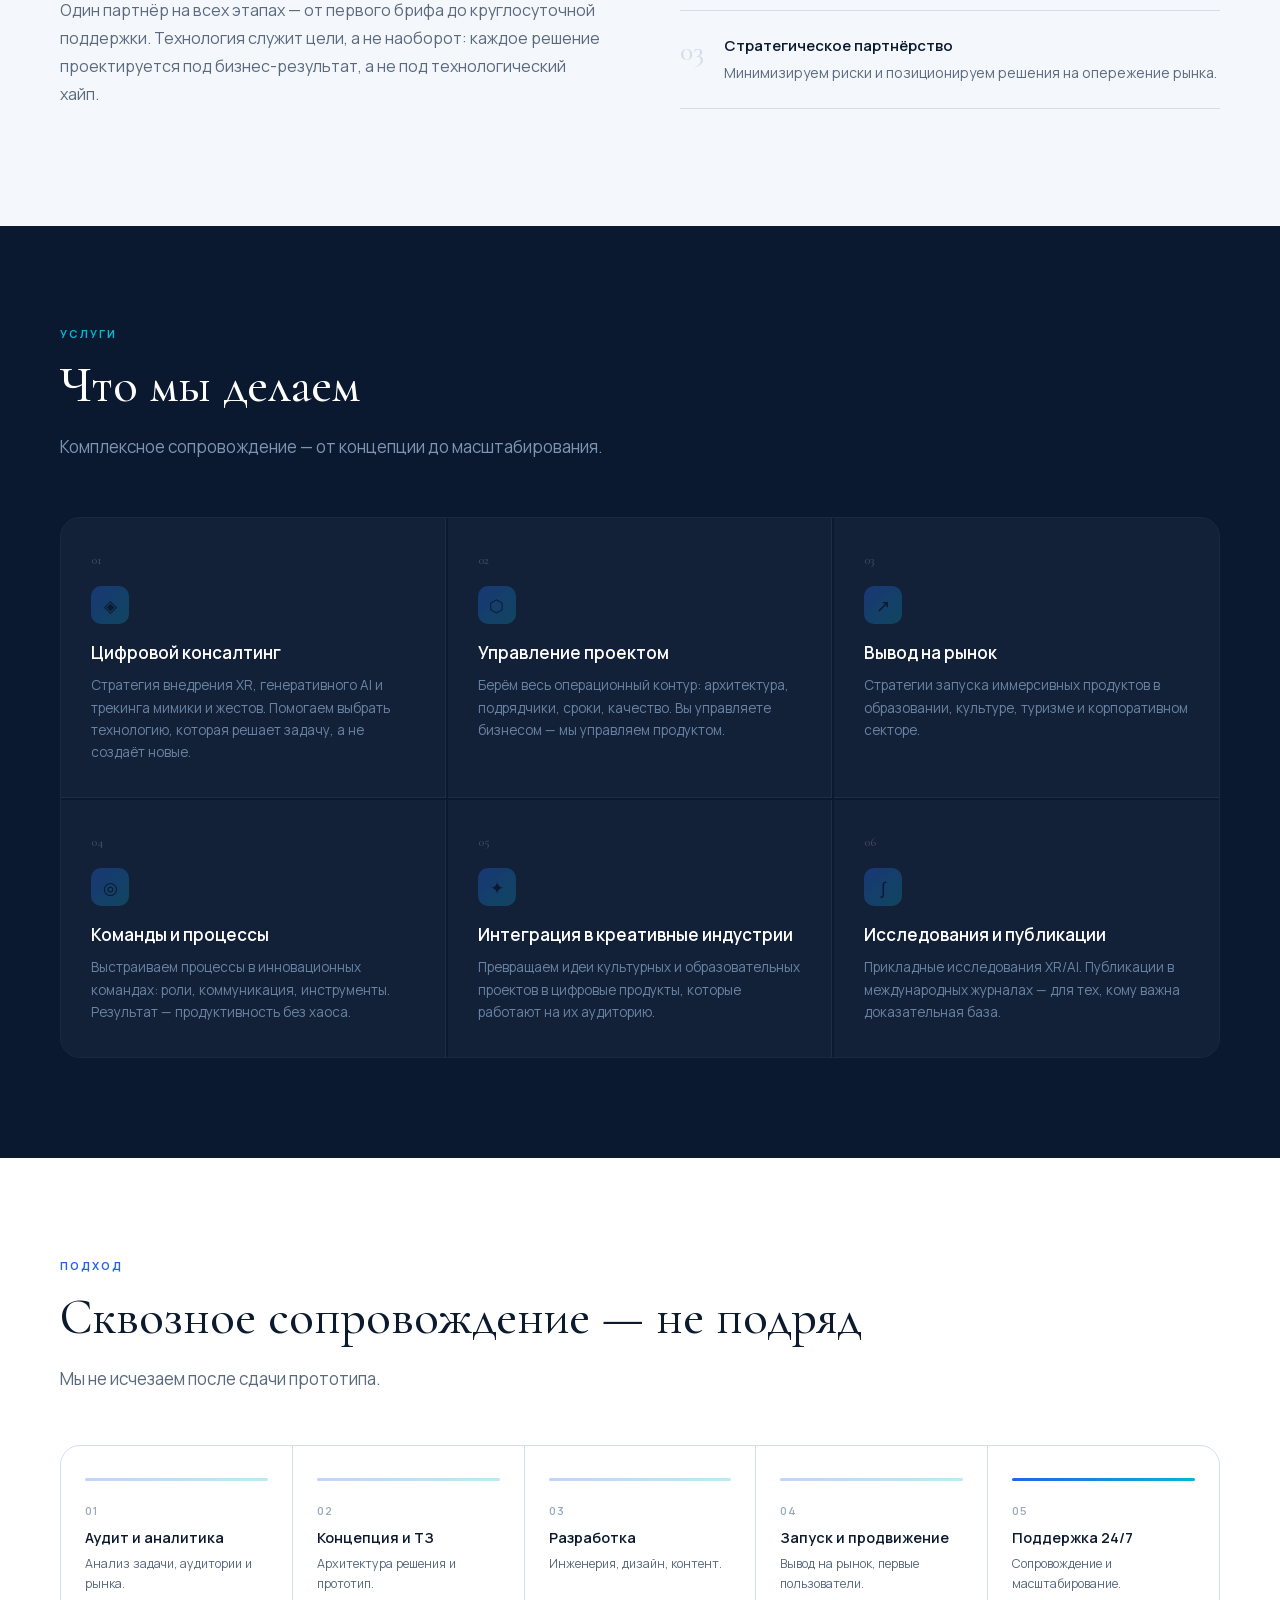
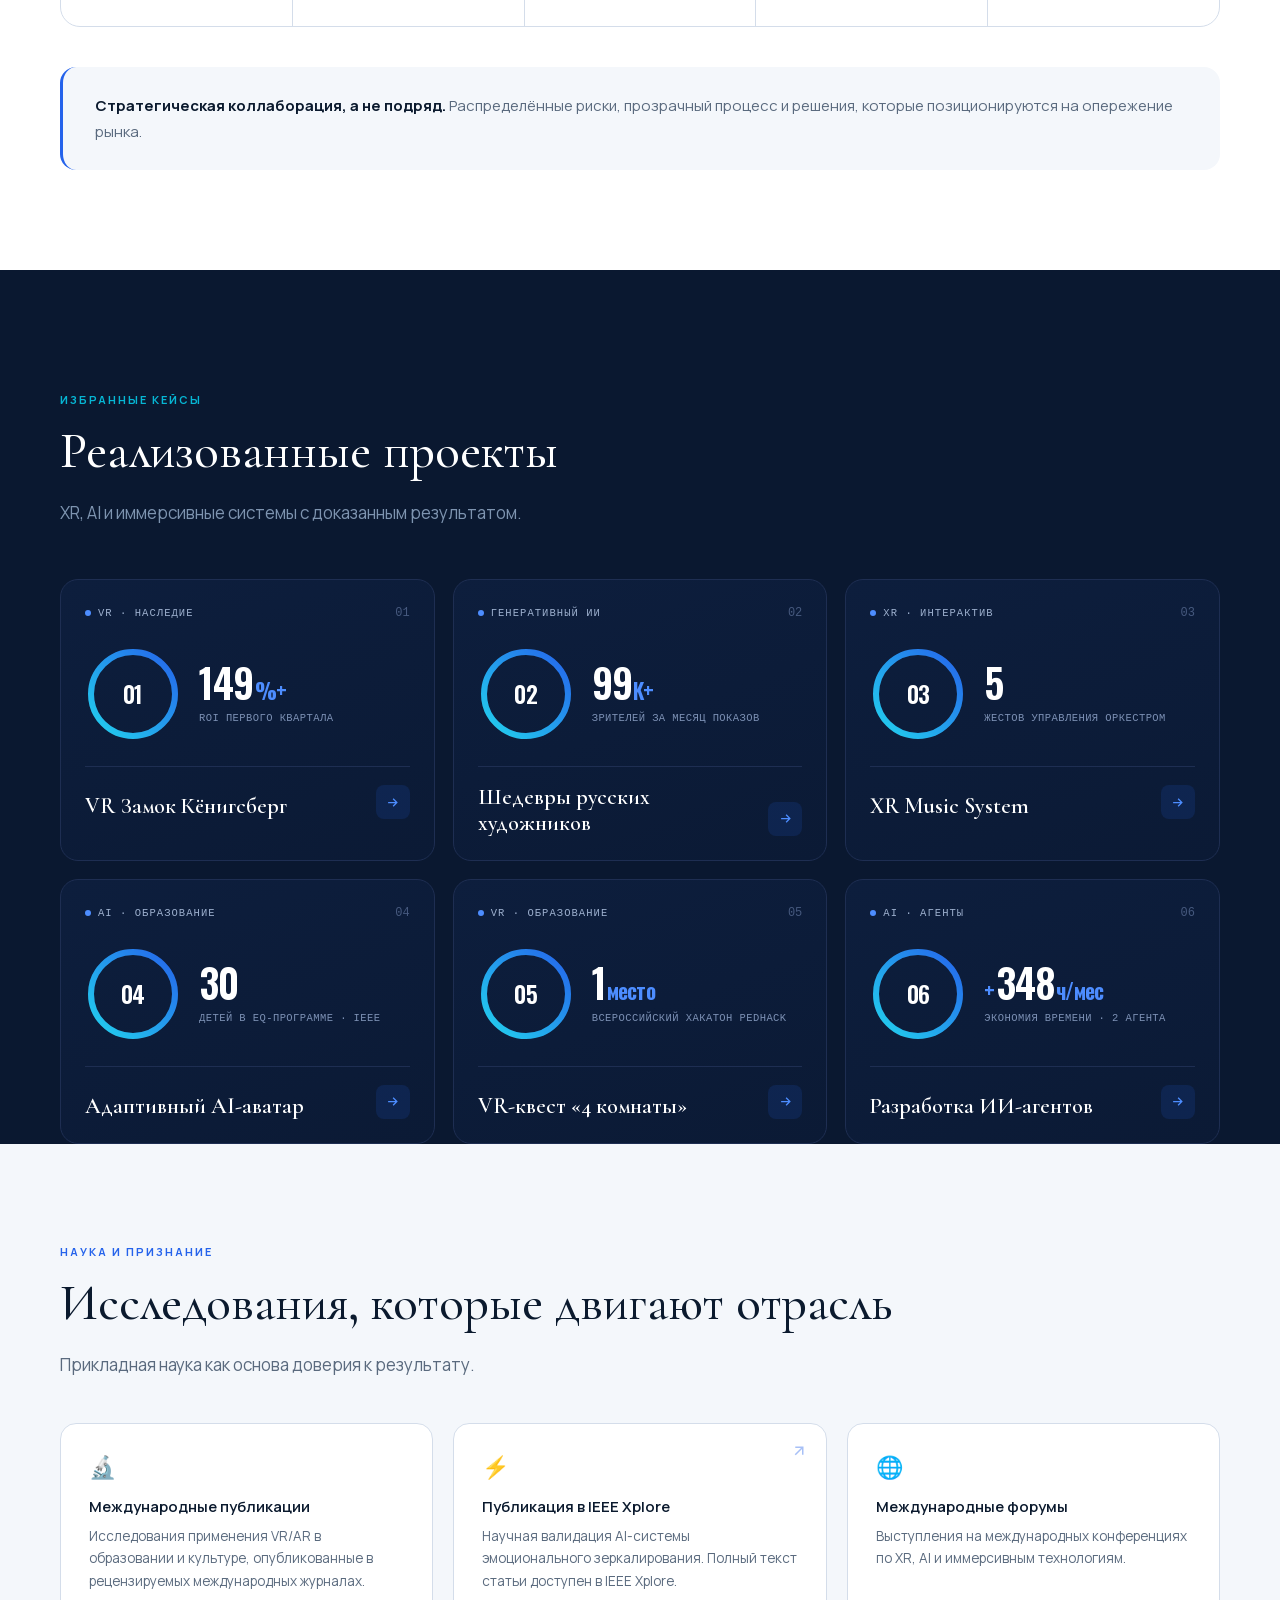
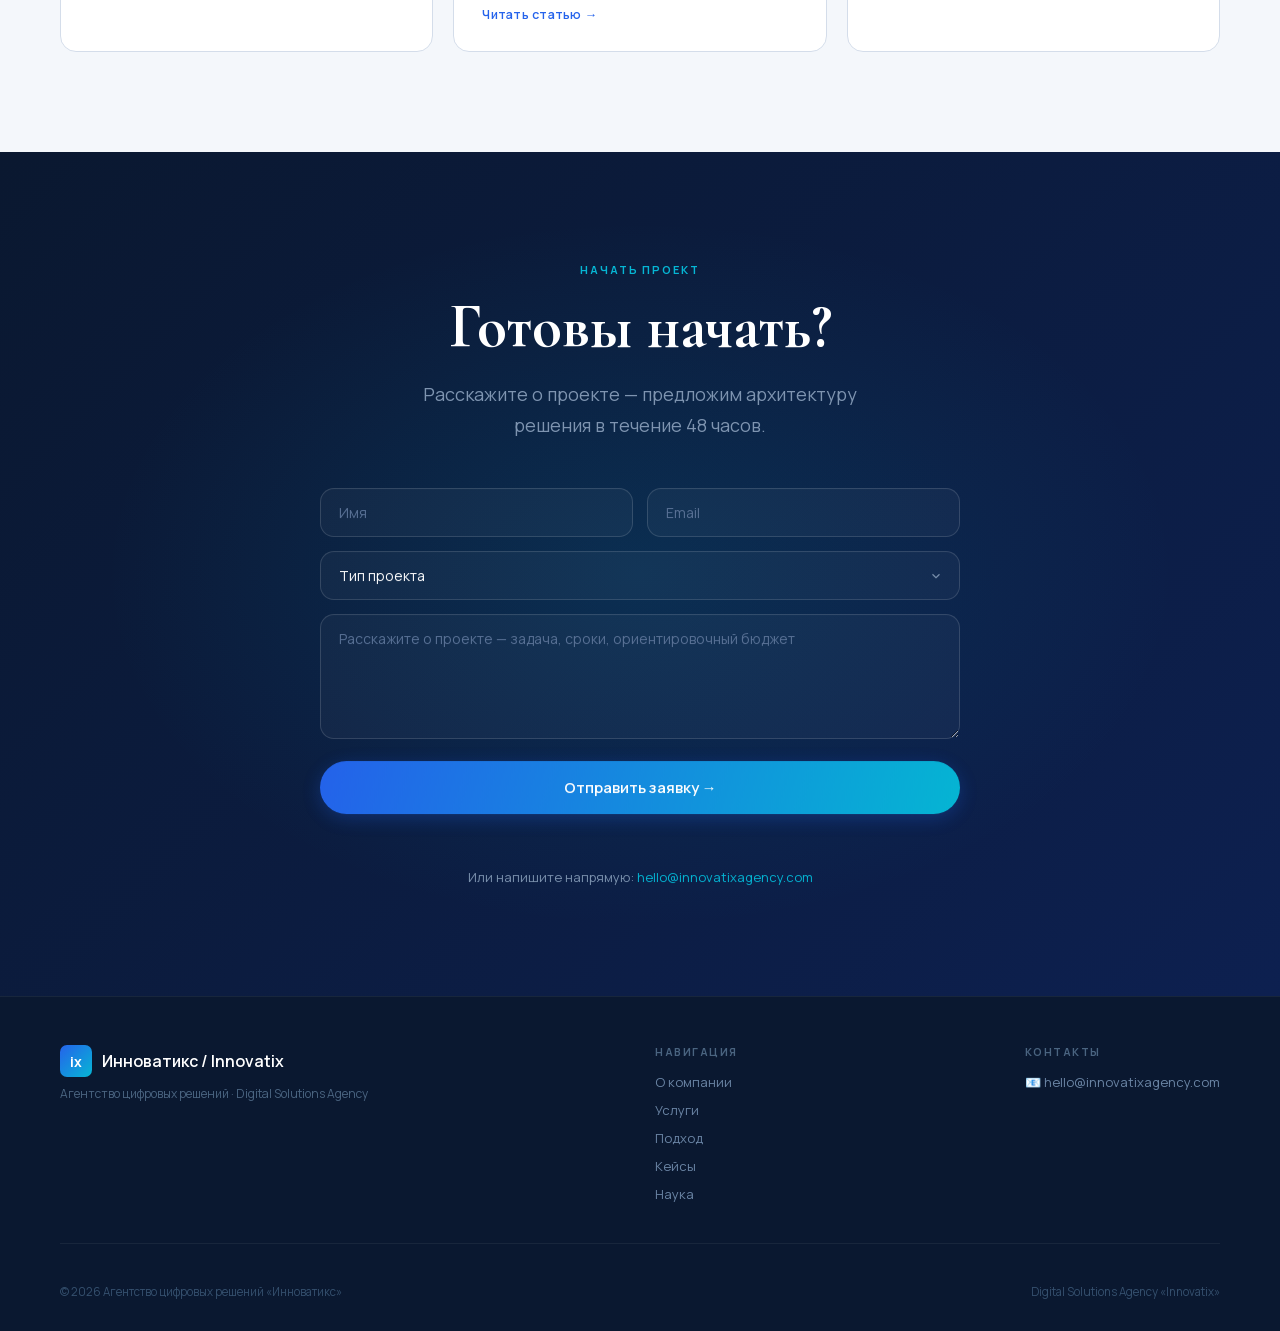
==== commit 77a89d04: "Add files via upload" ====
--- a/index.html
+++ b/index.html
@@ -102,49 +102,31 @@
 
 <!-- HERO -->
 <section class="hero" id="home">
-  <div class="hero-left">
-    <div class="hero-badge">
-      <div class="badge-dot"></div>
-      <span data-ru="XR · AI · Иммерсивные технологии" data-en="XR · AI · Immersive Technologies">XR · AI · Иммерсивные технологии</span>
-    </div>
-    <h1 class="hero-title">
-      <span class="line"><span class="line-inner" data-ru="XR И AI," data-en="XR &amp; AI,">XR И AI,</span></span>
-      <span class="line"><span class="line-inner grad" data-ru="КОТОРЫЕ" data-en="THAT ACTUALLY">КОТОРЫЕ</span></span>
-      <span class="line"><span class="line-inner" data-ru="РАБОТАЮТ" data-en="WORK">РАБОТАЮТ</span></span>
-    </h1>
-    <p class="hero-sub" data-ru="Инноватикс — агентство полного цикла. Проектируем иммерсивные и интерактивные продукты для образования, культуры, туризма и бизнеса — от стратегии до запуска." data-en="Innovatix is a full-cycle agency. We design immersive and interactive products for education, culture, tourism and business — from strategy to launch.">Инноватикс — агентство полного цикла. Проектируем иммерсивные и интерактивные продукты для образования, культуры, туризма и бизнеса — от стратегии до запуска.</p>
-    <div class="hero-btns">
-      <a href="#contact" class="btn-primary" data-ru="Обсудить проект →" data-en="Start a project →">Обсудить проект →</a>
-      <a href="#cases" class="btn-ghost" data-ru="Смотреть кейсы" data-en="View work">Смотреть кейсы</a>
-    </div>
-    <div class="hero-stats">
-      <div><div class="stat-num">10+</div><div class="stat-label" data-ru="лет в XR и AI" data-en="years in XR &amp; AI">лет в XR и AI</div></div>
-      <div><div class="stat-num">50+</div><div class="stat-label" data-ru="реализованных проектов" data-en="projects delivered">реализованных проектов</div></div>
-      <div><div class="stat-num">100K+</div><div class="stat-label" data-ru="пользователей и зрителей" data-en="users &amp; viewers">пользователей и зрителей</div></div>
-    </div>
-  </div>
-  <div class="hero-right">
-    <div class="canvas-wrap">
-      <canvas id="threeCanvas"></canvas>
-    </div>
-    <div class="metric-row">
-      <div class="metric-card">
-        <div class="mc-label" data-ru="КОММЕРЧЕСКИЙ РЕЗУЛЬТАТ" data-en="COMMERCIAL RESULT">КОММЕРЧЕСКИЙ РЕЗУЛЬТАТ</div>
-        <div class="mc-val">ROI 150%+</div>
-        <div class="mc-desc" data-ru="в первый квартал — VR-запуск с нуля" data-en="in Q1 — VR product from scratch">в первый квартал — VR-запуск с нуля</div>
-      </div>
-      <div class="metric-card light">
-        <div class="mc-label" data-ru="ОХВАТ" data-en="REACH">ОХВАТ</div>
-        <div class="mc-val">100K+</div>
-        <div class="mc-desc" data-ru="зрителей иммерсивной проекции" data-en="viewers at immersive projection">зрителей</div>
-      </div>
-      <div class="metric-card">
-        <div class="mc-label">IEEE</div>
-        <div class="mc-val" style="font-size:22px;line-height:1.4" data-ru="Научная валидация" data-en="Scientific validation">Научная<br>валидация</div>
-        <div class="mc-desc" data-ru="AI-системы" data-en="of AI system">AI-системы</div>
-      </div>
-    </div>
-  </div>
+  <canvas id="heroSphere"></canvas>
+  <div class="hero-overlay">
+    <div class="hero-left">
+      <div class="hero-badge">
+        <div class="badge-dot"></div>
+        <span data-ru="XR · AI · Иммерсивные технологии" data-en="XR · AI · Immersive Technologies">XR · AI · Иммерсивные технологии</span>
+      </div>
+      <h1 class="hero-title">
+        <span class="line"><span class="line-inner" data-ru="XR И AI," data-en="XR &amp; AI,">XR И AI,</span></span>
+        <span class="line"><span class="line-inner grad" data-ru="КОТОРЫЕ" data-en="THAT ACTUALLY">КОТОРЫЕ</span></span>
+        <span class="line"><span class="line-inner" data-ru="РАБОТАЮТ" data-en="WORK">РАБОТАЮТ</span></span>
+      </h1>
+      <p class="hero-sub" data-ru="Инноватикс — агентство полного цикла. Проектируем иммерсивные и интерактивные продукты для образования, культуры, туризма и бизнеса — от стратегии до запуска." data-en="Innovatix is a full-cycle agency. We design immersive and interactive products for education, culture, tourism and business — from strategy to launch.">Инноватикс — агентство полного цикла. Проектируем иммерсивные и интерактивные продукты для образования, культуры, туризма и бизнеса — от стратегии до запуска.</p>
+      <div class="hero-btns">
+        <a href="#contact" class="btn-primary" data-ru="Обсудить проект →" data-en="Start a project →">Обсудить проект →</a>
+        <a href="#cases" class="btn-ghost" data-ru="Смотреть кейсы" data-en="View work">Смотреть кейсы</a>
+      </div>
+      <div class="hero-stats">
+        <div><div class="stat-num">10+</div><div class="stat-label" data-ru="лет в XR и AI" data-en="years in XR &amp; AI">лет в XR и AI</div></div>
+        <div><div class="stat-num">50+</div><div class="stat-label" data-ru="реализованных проектов" data-en="projects delivered">реализованных проектов</div></div>
+        <div><div class="stat-num">100K+</div><div class="stat-label" data-ru="пользователей и зрителей" data-en="users &amp; viewers">пользователей и зрителей</div></div>
+      </div>
+    </div>
+  </div>
+  <div class="hero-cue" aria-hidden="true"><span data-ru="Листайте" data-en="Scroll">Листайте</span><i></i></div>
 </section>
 
 <!-- SECTOR BAND -->
@@ -210,16 +192,17 @@
 
 <!-- CASES -->
 <section class="cases" id="cases">
+  <svg width="0" height="0" aria-hidden="true"><defs><linearGradient id="mrGrad" x1="0" y1="0" x2="1" y2="1"><stop offset="0" stop-color="#22D3EE"/><stop offset="1" stop-color="#2563EB"/></linearGradient></defs></svg>
   <div class="section-eyebrow gs" data-ru="ИЗБРАННЫЕ КЕЙСЫ" data-en="SELECTED WORK">ИЗБРАННЫЕ КЕЙСЫ</div>
   <h2 class="section-title gs" data-ru="Реализованные проекты" data-en="Delivered projects">Реализованные проекты</h2>
   <p class="section-sub gs" data-ru="XR, AI и иммерсивные системы с доказанным результатом." data-en="XR, AI and immersive systems with proven results.">XR, AI и иммерсивные системы с доказанным результатом.</p>
-  <div class="cases-scroll">
-    <div class="case-card case-card-link" data-case="konigsberg"><div class="case-visual"><img class="case-cover" src="img/konigsberg-3d.jpg" alt="VR-реконструкция замка Кёнигсберг" loading="lazy"><div class="case-tag" data-ru="VR · НАСЛЕДИЕ" data-en="VR · HERITAGE">VR · НАСЛЕДИЕ</div></div><div class="case-body"><div class="case-client" data-ru="Клиент: <a href='https://www.ekskursia39.ru/экскурсия-королевский-замок-2/' target='_blank'>ООО «Технологии будущего»</a>" data-en="Client: <a href='https://www.ekskursia39.ru/экскурсия-королевский-замок-2/' target='_blank'>Tekhnologii Budushchego LLC</a>">Клиент: <a href="https://www.ekskursia39.ru/экскурсия-королевский-замок-2/" target="_blank">ООО «Технологии будущего»</a></div><div class="case-title" data-ru="VR Замок Кёнигсберг" data-en="VR Königsberg Castle">VR Замок Кёнигсберг</div><div class="case-desc" data-ru="Полный цикл: стратегия, архитектура, монетизация. Синхронный мультиплеер, коммерческий запуск." data-en="End-to-end: strategy, architecture, monetization. Synchronous multiplayer, commercial launch.">Полный цикл: стратегия, архитектура, монетизация. Синхронный мультиплеер, коммерческий запуск.</div><div class="case-metric" data-ru="↑ ROI 150%+ за первый квартал" data-en="↑ ROI 150%+ in first quarter">↑ ROI 150%+ за первый квартал</div></div></div>
-    <div class="case-card case-card-link" data-case="masterpieces"><div class="case-visual"><img class="case-cover" src="img/masterpieces-ninth-wave.jpg" alt="Оживлённые полотна русских художников" loading="lazy"><div class="case-tag" data-ru="ГЕНЕРАТИВНЫЙ ИИ" data-en="GENERATIVE AI">ГЕНЕРАТИВНЫЙ ИИ</div></div><div class="case-body"><div class="case-client" data-ru="Заказчик: администрация г. Зеленоградск. Совместно с <a href='https://www.lasershowtec.ru' target='_blank'>«Лазершоутек»</a>" data-en="Client: Zelenogradsk city administration. Co-produced with <a href='https://www.lasershowtec.ru' target='_blank'>Lasershowtec</a>">Заказчик: администрация г. Зеленоградск. Совместно с <a href="https://www.lasershowtec.ru" target="_blank">«Лазершоутек»</a></div><div class="case-title" data-ru="Шедевры русских художников" data-en="Masterpieces of Russian Artists">Шедевры русских художников</div><div class="case-desc" data-ru="Городская GenAI-проекция. Доктрина «ожившей живописи»." data-en="City-scale GenAI projection. The Living Painting doctrine.">Городская GenAI-проекция. Доктрина «ожившей живописи».</div><div class="case-metric" data-ru="★ 100 000+ зрителей" data-en="★ 100,000+ viewers">★ 100 000+ зрителей</div></div></div>
-    <div class="case-card case-card-link" data-case="xr-conducting"><div class="case-visual"><img class="case-cover" src="img/xrmusic-concept-1.jpg" alt="XR Music System — концепция" loading="lazy"><div class="case-tag" data-ru="XR · ИНТЕРАКТИВ" data-en="XR · INTERACTIVE">XR · ИНТЕРАКТИВ</div></div><div class="case-body"><div class="case-client" data-ru="Заказчик: <a href='https://omegafuture.ru/resheniya/ar-vr-tekhnologii/poznavatelnaya-realnost-vr-konstruktor/' target='_blank'>ООО «Омега. Технологии будущего»</a>" data-en="Client: <a href='https://omegafuture.ru/resheniya/ar-vr-tekhnologii/poznavatelnaya-realnost-vr-konstruktor/' target='_blank'>Omega. Tekhnologii Budushchego LLC</a>">Заказчик: <a href="https://omegafuture.ru/resheniya/ar-vr-tekhnologii/poznavatelnaya-realnost-vr-konstruktor/" target="_blank">ООО «Омега. Технологии будущего»</a></div><div class="case-title" data-ru="XR Music System" data-en="XR Music System">XR Music System</div><div class="case-desc" data-ru="Оркестр, управляемый жестами. От идеи до ассета за 2 недели." data-en="A gesture-driven orchestra. From idea to asset in 2 weeks.">Оркестр, управляемый жестами. От идеи до ассета за 2 недели.</div><div class="case-metric" data-ru="◆ Ассет в библиотеке VR-конструктора" data-en="◆ Asset in the VR constructor library">◆ Ассет в библиотеке VR-конструктора</div></div></div>
-    <div class="case-card case-card-link" data-case="ai-avatar"><div class="case-visual"><img class="case-cover" src="img/avatar-raccoon.jpg" alt="AI-аватар — цифровой персонаж" loading="lazy"><div class="case-tag" data-ru="AI · ОБРАЗОВАНИЕ" data-en="AI · EDTECH">AI · ОБРАЗОВАНИЕ</div></div><div class="case-body"><div class="case-client" data-ru="Реализован на базе: Детский сад-гимназия №22, Калининград" data-en="Implemented at: Kindergarten-gymnasium №22, Kaliningrad">Реализован на базе: Детский сад-гимназия №22, Калининград</div><div class="case-title" data-ru="Адаптивный AI-аватар для EQ" data-en="Adaptive AI Avatar for EQ">Адаптивный AI-аватар для EQ</div><div class="case-desc" data-ru="Эмоциональное зеркалирование для детей: мимика и самораспознавание." data-en="Emotional mirroring for children: facial tracking and self-recognition.">Эмоциональное зеркалирование для детей: мимика и самораспознавание.</div><div class="case-metric" data-ru="✦ Валидация · IEEE" data-en="✦ Validated · IEEE">✦ Валидация · IEEE</div></div></div>
-    <div class="case-card case-card-link" data-case="vr-quest"><div class="case-visual"><img class="case-cover" src="img/vrquest-scene.jpg" alt="VR-квест «4 комнаты» — сцена" loading="lazy"><div class="case-tag" data-ru="VR · ОБРАЗОВАНИЕ" data-en="VR · EDUCATION">VR · ОБРАЗОВАНИЕ</div></div><div class="case-body"><div class="case-client" data-ru="Реализован на базе: детский технопарк «Кванториум», Калининград" data-en="Implemented at: Quantorium childrens technopark, Kaliningrad">Реализован на базе: детский технопарк «Кванториум», Калининград</div><div class="case-title" data-ru="VR-квест «4 комнаты»" data-en='VR Quest "4 Rooms"'>VR-квест «4 комнаты»</div><div class="case-desc" data-ru="Модульная VR-оценка знаний. Фреймворк «предмет как комната»." data-en="Modular VR knowledge assessment. Subject-as-Room framework.">Модульная VR-оценка знаний. Фреймворк «предмет как комната».</div><div class="case-metric" data-ru="★ Победитель PedHack-2020" data-en="★ PedHack-2020 winner">★ Победитель PedHack-2020</div></div></div>
-    <div class="case-card case-card-link" data-case="ai-agents"><div class="case-visual"><img class="case-cover cover-ru" src="img/ai-agents-cover-ru.jpg" alt="Разработка ИИ-агентов" loading="lazy"><img class="case-cover cover-en" src="img/ai-agents-cover-en.jpg" alt="AI Agent Development" loading="lazy"><div class="case-tag" data-ru="AI · АГЕНТЫ" data-en="AI · AGENTS">AI · АГЕНТЫ</div></div><div class="case-body"><div class="case-client" data-ru="Собственные продукты Инноватикс" data-en="Innovatix in-house products">Собственные продукты Инноватикс</div><div class="case-title" data-ru="Разработка ИИ-агентов" data-en="AI Agent Development">Разработка ИИ-агентов</div><div class="case-desc" data-ru="Кастомные ИИ-агенты, автоматизирующие экспертную работу." data-en="Custom AI agents that automate expert work.">Кастомные ИИ-агенты, автоматизирующие экспертную работу.</div><div class="case-metric" data-ru="◆ 2 действующих агента" data-en="◆ 2 working agents">◆ 2 действующих агента</div></div></div>
+  <div class="cases-grid">
+    <div class="case-card case-card-link" data-case="konigsberg" data-arc="78"><div class="mr-top"><span class="mr-tag" data-ru="VR · Наследие" data-en="VR · Heritage">VR · Наследие</span><span class="mr-idx">01</span></div><div class="mr-metric"><div class="mr-ring"><svg viewBox="0 0 96 96"><circle class="mr-track" cx="48" cy="48" r="42"/><circle class="mr-prog" cx="48" cy="48" r="42"/></svg><div class="mr-mid"><span>01</span></div></div><div class="mr-txt"><div class="mr-big"><span class="mr-num" data-to="150">0</span><span class="mr-suf" data-ru="%+" data-en="%+">%+</span></div><div class="mr-lbl" data-ru="ROI первого квартала" data-en="ROI, first quarter">ROI первого квартала</div></div></div><div class="mr-title"><span data-ru="VR Замок Кёнигсберг" data-en="VR Königsberg Castle">VR Замок Кёнигсберг</span><span class="mr-arrow"><svg viewBox="0 0 24 24" fill="none" stroke-width="2"><path d="M5 12h14M13 6l6 6-6 6"/></svg></span></div></div>
+    <div class="case-card case-card-link" data-case="masterpieces" data-arc="94"><div class="mr-top"><span class="mr-tag" data-ru="Генеративный ИИ" data-en="Generative AI">Генеративный ИИ</span><span class="mr-idx">02</span></div><div class="mr-metric"><div class="mr-ring"><svg viewBox="0 0 96 96"><circle class="mr-track" cx="48" cy="48" r="42"/><circle class="mr-prog" cx="48" cy="48" r="42"/></svg><div class="mr-mid"><span>02</span></div></div><div class="mr-txt"><div class="mr-big"><span class="mr-num" data-to="100">0</span><span class="mr-suf" data-ru="K+" data-en="K+">K+</span></div><div class="mr-lbl" data-ru="зрителей за месяц показов" data-en="viewers in a month of shows">зрителей за месяц показов</div></div></div><div class="mr-title"><span data-ru="Шедевры русских художников" data-en="Masterpieces of Russian Artists">Шедевры русских художников</span><span class="mr-arrow"><svg viewBox="0 0 24 24" fill="none" stroke-width="2"><path d="M5 12h14M13 6l6 6-6 6"/></svg></span></div></div>
+    <div class="case-card case-card-link" data-case="xr-conducting" data-arc="62"><div class="mr-top"><span class="mr-tag" data-ru="XR · Интерактив" data-en="XR · Interactive">XR · Интерактив</span><span class="mr-idx">03</span></div><div class="mr-metric"><div class="mr-ring"><svg viewBox="0 0 96 96"><circle class="mr-track" cx="48" cy="48" r="42"/><circle class="mr-prog" cx="48" cy="48" r="42"/></svg><div class="mr-mid"><span>03</span></div></div><div class="mr-txt"><div class="mr-big"><span class="mr-num" data-to="5">0</span></div><div class="mr-lbl" data-ru="жестов управления оркестром" data-en="gestures conduct the orchestra">жестов управления оркестром</div></div></div><div class="mr-title"><span data-ru="XR Music System" data-en="XR Music System">XR Music System</span><span class="mr-arrow"><svg viewBox="0 0 24 24" fill="none" stroke-width="2"><path d="M5 12h14M13 6l6 6-6 6"/></svg></span></div></div>
+    <div class="case-card case-card-link" data-case="ai-avatar" data-arc="88"><div class="mr-top"><span class="mr-tag" data-ru="AI · Образование" data-en="AI · EdTech">AI · Образование</span><span class="mr-idx">04</span></div><div class="mr-metric"><div class="mr-ring"><svg viewBox="0 0 96 96"><circle class="mr-track" cx="48" cy="48" r="42"/><circle class="mr-prog" cx="48" cy="48" r="42"/></svg><div class="mr-mid"><span>04</span></div></div><div class="mr-txt"><div class="mr-big"><span class="mr-num" data-to="30">0</span></div><div class="mr-lbl" data-ru="детей в EQ-программе · IEEE" data-en="children in the EQ program · IEEE">детей в EQ-программе · IEEE</div></div></div><div class="mr-title"><span data-ru="Адаптивный AI-аватар" data-en="Adaptive AI Avatar">Адаптивный AI-аватар</span><span class="mr-arrow"><svg viewBox="0 0 24 24" fill="none" stroke-width="2"><path d="M5 12h14M13 6l6 6-6 6"/></svg></span></div></div>
+    <div class="case-card case-card-link" data-case="vr-quest" data-arc="100"><div class="mr-top"><span class="mr-tag" data-ru="VR · Образование" data-en="VR · Education">VR · Образование</span><span class="mr-idx">05</span></div><div class="mr-metric"><div class="mr-ring"><svg viewBox="0 0 96 96"><circle class="mr-track" cx="48" cy="48" r="42"/><circle class="mr-prog" cx="48" cy="48" r="42"/></svg><div class="mr-mid"><span>05</span></div></div><div class="mr-txt"><div class="mr-big"><span class="mr-num" data-to="1">0</span><span class="mr-suf" data-ru=" место" data-en=" place"> место</span></div><div class="mr-lbl" data-ru="всероссийский хакатон PedHack" data-en="PedHack national hackathon">всероссийский хакатон PedHack</div></div></div><div class="mr-title"><span data-ru="VR-квест «4 комнаты»" data-en="VR Quest «4 Rooms»">VR-квест «4 комнаты»</span><span class="mr-arrow"><svg viewBox="0 0 24 24" fill="none" stroke-width="2"><path d="M5 12h14M13 6l6 6-6 6"/></svg></span></div></div>
+    <div class="case-card case-card-link" data-case="ai-agents" data-arc="82"><div class="mr-top"><span class="mr-tag" data-ru="AI · Агенты" data-en="AI · Agents">AI · Агенты</span><span class="mr-idx">06</span></div><div class="mr-metric"><div class="mr-ring"><svg viewBox="0 0 96 96"><circle class="mr-track" cx="48" cy="48" r="42"/><circle class="mr-prog" cx="48" cy="48" r="42"/></svg><div class="mr-mid"><span>06</span></div></div><div class="mr-txt"><div class="mr-big"><span class="mr-pre">+</span><span class="mr-num" data-to="350">0</span><span class="mr-suf" data-ru=" ч/мес" data-en=" h/mo"> ч/мес</span></div><div class="mr-lbl" data-ru="экономия времени · 2 агента" data-en="time saved · 2 agents">экономия времени · 2 агента</div></div></div><div class="mr-title"><span data-ru="Разработка ИИ-агентов" data-en="AI Agent Development">Разработка ИИ-агентов</span><span class="mr-arrow"><svg viewBox="0 0 24 24" fill="none" stroke-width="2"><path d="M5 12h14M13 6l6 6-6 6"/></svg></span></div></div>
   </div>
 </section>
 
@@ -263,19 +246,19 @@
   <div class="fc-agents">
     <div class="fc-agent">
       <div class="fc-agent-head">
-        <span class="fc-agent-name">XR Architect AI</span>
-        <span class="fc-agent-role" data-ru="Продюсирование XR-проектов" data-en="XR project production">Продюсирование XR-проектов</span>
-      </div>
-      <p class="fc-agent-desc" data-ru="Платформа-продюсер: по текстовому описанию проекта генерирует полную IT-архитектуру — состав команды, необходимое оборудование и ПО, этапы реализации, ориентировочный бюджет, а также карту рисков с мерами по их снижению. Превращает идею в готовое техническое задание." data-en="A producer platform: from a text description of a project it generates a complete IT architecture — team composition, required hardware and software, implementation stages, an indicative budget, and a risk map with mitigation measures. It turns an idea into a ready technical brief.">Платформа-продюсер: по текстовому описанию проекта генерирует полную IT-архитектуру — состав команды, необходимое оборудование и ПО, этапы реализации, ориентировочный бюджет, а также карту рисков с мерами по их снижению. Превращает идею в готовое техническое задание.</p>
+        <span class="fc-agent-name">Innovatix OS</span>
+        <span class="fc-agent-role" data-ru="Платформа для креативных индустрий" data-en="Platform for creative industries">Платформа для креативных индустрий</span>
+      </div>
+      <p class="fc-agent-desc" data-ru="Опишите проект своими словами, и за ~30 секунд платформа соберёт готовую смету: состав команды, бюджет, этапы работ и аргументы для переговоров с клиентом. Она же помогает продвигать проекты, услуги и продукты. Все расчёты опираются на отраслевые стандарты и ГОСТы, актуальные рыночные ставки специалистов, методологию АСИ и экспертные данные практиков по 16 креативным индустриям." data-en="Describe a project in your own words and, in about 30 seconds, the platform assembles a ready estimate: team composition, budget, work stages and arguments for client negotiations. It also helps promote projects, services and products. Every calculation draws on industry standards and GOSTs, current market rates for specialists, the ASI methodology and expert practitioner data across 16 creative industries.">Опишите проект своими словами, и за ~30 секунд платформа соберёт готовую смету: состав команды, бюджет, этапы работ и аргументы для переговоров с клиентом. Она же помогает продвигать проекты, услуги и продукты. Все расчёты опираются на отраслевые стандарты и ГОСТы, актуальные рыночные ставки специалистов, методологию АСИ и экспертные данные практиков по 16 креативным индустриям.</p>
       <div class="fc-agent-shots">
-        <figure><img src="img/xragent-input.jpg" alt="XR Architect AI — ввод идеи проекта" loading="lazy"><figcaption data-ru="Идея своими словами → готовый план" data-en="Plain-language idea → ready plan">Идея своими словами → готовый план</figcaption></figure>
-        <figure><img src="img/xragent-output.jpg" alt="XR Architect AI — бюджет, риски, митигация" loading="lazy"><figcaption data-ru="Бюджет, риски и митигация в результате" data-en="Budget, risks and mitigation in the output">Бюджет, риски и митигация в результате</figcaption></figure>
+        <figure><img src="[data-uri]" alt="Innovatix OS — описание проекта" loading="lazy"><figcaption data-ru="Описание проекта своими словами" data-en="Plain-language project description">Описание проекта своими словами</figcaption></figure>
+        <figure><img src="[data-uri]" alt="Innovatix OS — основа расчёта" loading="lazy"><figcaption data-ru="Расчёт на стандартах, ГОСТах и данных практиков" data-en="Built on standards, GOSTs and practitioner data">Расчёт на стандартах, ГОСТах и данных практиков</figcaption></figure>
       </div>
       <div class="fc-agent-foot">
         <div class="fc-agent-tags">
-          <span class="fc-pill" data-ru="IT-архитектура" data-en="IT architecture">IT-архитектура</span>
-          <span class="fc-pill" data-ru="Бюджет и риски" data-en="Budget &amp; risks">Бюджет и риски</span>
-          <span class="fc-pill" data-ru="Команда и стек" data-en="Team &amp; stack">Команда и стек</span>
+          <span class="fc-pill" data-ru="Смета за 30 секунд" data-en="30-second estimate">Смета за 30 секунд</span>
+          <span class="fc-pill" data-ru="Продвижение проектов" data-en="Project promotion">Продвижение проектов</span>
+          <span class="fc-pill" data-ru="16 креативных индустрий" data-en="16 creative industries">16 креативных индустрий</span>
         </div>
         <a href="https://asset-manager-ai.replit.app" target="_blank" rel="noopener" class="fc-agent-link" data-ru="Открыть приложение ↗" data-en="Open the app ↗">Открыть приложение ↗</a>
       </div>
--- a/styles.css
+++ b/styles.css
@@ -405,3 +405,70 @@
 .fc-agent-link{display:inline-flex;align-items:center;gap:6px;font-size:13px;font-weight:600;color:#fff;background:var(--cobalt,#2563EB);padding:9px 16px;border-radius:10px;text-decoration:none;transition:background .2s,transform .2s;white-space:nowrap}
 .fc-agent-link:hover{background:#1e4fd1;transform:translateY(-1px)}
 @media(max-width:640px){.fc-agent-shots{grid-template-columns:1fr}.fc-agent-foot{flex-direction:column;align-items:flex-start}.fc-agent-link{width:100%;justify-content:center}}
+
+/* ===== ring metric cards (added) ===== */
+.canvas-wrap{background:radial-gradient(120% 100% at 50% 28%,rgba(37,99,235,.20),transparent 62%),#0A1830 !important;border:1px solid rgba(77,141,255,.18)}
+@media(max-width:900px){
+  .hero-right{display:flex !important;margin-top:36px}
+  .hero-right .metric-row{display:none}
+  .canvas-wrap{height:300px}
+}
+.cases .cases-grid{display:grid;grid-template-columns:repeat(3,1fr);gap:18px;margin-top:52px}
+@media(max-width:980px){.cases .cases-grid{grid-template-columns:repeat(2,1fr)}}
+@media(max-width:600px){.cases .cases-grid{grid-template-columns:1fr}}
+.cases .case-card{position:relative;flex:none;background:linear-gradient(160deg,#0D1E3D,#0B1A35);border:1px solid #1E2E52;border-radius:18px;padding:26px 24px 24px;overflow:hidden;cursor:pointer;transition:transform .4s cubic-bezier(.2,.7,.2,1),border-color .4s}
+.cases .case-card::before{content:"";position:absolute;inset:0;background:radial-gradient(420px 200px at 80% -10%,rgba(37,99,235,.18),transparent 60%);opacity:0;transition:opacity .5s;pointer-events:none}
+.cases .case-card:hover{transform:translateY(-6px);border-color:rgba(77,141,255,.5)}
+.cases .case-card:hover::before{opacity:1}
+.cases .case-card-link::after{content:none !important}
+.cases .mr-top{display:flex;justify-content:space-between;align-items:center;position:relative;z-index:2}
+.cases .mr-tag{font-family:ui-monospace,'SF Mono',Menlo,monospace;font-size:10.5px;letter-spacing:.1em;text-transform:uppercase;color:#9DB0CE;display:inline-flex;align-items:center;gap:7px}
+.cases .mr-tag::before{content:"";width:6px;height:6px;border-radius:50%;background:#4D8DFF}
+.cases .mr-idx{font-family:ui-monospace,'SF Mono',Menlo,monospace;font-size:12px;color:#46597E}
+.cases .mr-metric{position:relative;z-index:2;display:flex;align-items:center;gap:18px;margin:26px 0 24px}
+.cases .mr-ring{position:relative;width:96px;height:96px;flex:none}
+.cases .mr-ring svg{transform:rotate(-90deg);width:96px;height:96px}
+.cases .mr-track{fill:none;stroke:#1A2A4D;stroke-width:6}
+.cases .mr-prog{fill:none;stroke:url(#mrGrad);stroke-width:6;stroke-linecap:round;stroke-dasharray:1;stroke-dashoffset:1}
+.cases .mr-mid{position:absolute;inset:0;display:flex;align-items:center;justify-content:center}
+.cases .mr-mid span{font-family:'Oswald',system-ui,sans-serif;font-weight:600;font-size:23px;color:#fff;letter-spacing:-.01em}
+.cases .mr-txt{min-width:0}
+.cases .mr-big{font-family:'Oswald',system-ui,sans-serif;font-weight:600;font-size:40px;line-height:.95;color:#fff;letter-spacing:-.02em;display:flex;align-items:baseline;gap:1px}
+.cases .mr-big .mr-suf,.cases .mr-big .mr-pre{font-size:22px;color:#4D8DFF;font-weight:600}
+.cases .mr-lbl{font-family:ui-monospace,'SF Mono',Menlo,monospace;font-size:10.5px;letter-spacing:.04em;text-transform:uppercase;color:#7C90B4;margin-top:10px;line-height:1.4}
+.cases .mr-title{position:relative;z-index:2;font-family:'Cormorant Garamond',Georgia,serif;font-weight:600;font-size:22px;line-height:1.15;color:#fff;display:flex;justify-content:space-between;align-items:flex-end;gap:12px;border-top:1px solid #1E2E52;padding-top:18px}
+.cases .mr-arrow{width:34px;height:34px;border-radius:8px;background:rgba(37,99,235,.14);display:flex;align-items:center;justify-content:center;flex:none;transition:.3s}
+.cases .mr-arrow svg{width:15px;height:15px;stroke:#4D8DFF}
+.cases .case-card:hover .mr-arrow{background:#2563EB}
+.cases .case-card:hover .mr-arrow svg{stroke:#fff}
+
+/* ===== hero particle sphere (added) ===== */
+.hero{display:block !important;position:relative;min-height:100svh;padding:0 !important;overflow:hidden;
+  background:radial-gradient(1200px 760px at 68% 44%,rgba(37,99,235,.20),transparent 60%),
+            radial-gradient(900px 600px at 10% 96%,rgba(34,211,238,.07),transparent 60%),#0A1830 !important}
+#heroSphere{position:absolute;inset:0;width:100%;height:100%;z-index:1;display:block;touch-action:none}
+.hero::after{content:"";position:absolute;inset:0;z-index:2;pointer-events:none;
+  background:linear-gradient(90deg,rgba(8,18,40,.74) 0%,rgba(8,18,40,.40) 38%,rgba(8,18,40,.12) 60%,transparent 80%)}
+.hero-overlay{position:relative;z-index:3;min-height:100svh;display:flex;align-items:center;
+  max-width:1200px;margin:0 auto;padding:120px 60px;pointer-events:none}
+.hero-overlay .hero-left{max-width:660px}
+.hero .hero-btns a,.hero .hero-badge{pointer-events:auto}
+.hero .hero-badge{background:rgba(12,28,64,.55) !important;border:1px solid rgba(122,184,255,.22) !important;
+  color:#cfe0f7 !important;box-shadow:none !important;-webkit-backdrop-filter:blur(8px);backdrop-filter:blur(8px)}
+.hero .hero-title{color:#fff !important}
+.hero .hero-sub{color:#AbBEDA !important}
+.hero .btn-ghost{color:#fff !important;border-color:rgba(122,184,255,.32) !important}
+.hero .btn-ghost:hover{border-color:#4D8DFF !important}
+.hero .hero-stats{border-top-color:rgba(122,184,255,.16) !important}
+.hero .stat-label{color:#90A4C6 !important}
+.hero-cue{position:absolute;left:50%;bottom:24px;transform:translateX(-50%);z-index:3;
+  display:flex;flex-direction:column;align-items:center;gap:9px;pointer-events:none}
+.hero-cue span{font-size:10px;letter-spacing:.26em;text-transform:uppercase;color:#5D70A0;font-weight:600;font-family:ui-monospace,monospace}
+.hero-cue i{width:1px;height:38px;background:linear-gradient(#5D70A0,transparent);display:block;animation:heroCue 2.2s ease-in-out infinite}
+@keyframes heroCue{0%,100%{opacity:.3;transform:scaleY(.5)}50%{opacity:1;transform:scaleY(1)}}
+@media(max-width:900px){
+  .hero::after{background:linear-gradient(to top,rgba(8,18,40,.82) 6%,rgba(8,18,40,.28) 46%,transparent 72%)}
+  .hero-overlay{align-items:flex-end;padding:120px 24px 72px}
+  .hero-overlay .hero-left{max-width:100%}
+  .hero-cue{display:none}
+}
--- a/styles.css
+++ b/styles.css
@@ -405,3 +405,70 @@
 .fc-agent-link{display:inline-flex;align-items:center;gap:6px;font-size:13px;font-weight:600;color:#fff;background:var(--cobalt,#2563EB);padding:9px 16px;border-radius:10px;text-decoration:none;transition:background .2s,transform .2s;white-space:nowrap}
 .fc-agent-link:hover{background:#1e4fd1;transform:translateY(-1px)}
 @media(max-width:640px){.fc-agent-shots{grid-template-columns:1fr}.fc-agent-foot{flex-direction:column;align-items:flex-start}.fc-agent-link{width:100%;justify-content:center}}
+
+/* ===== ring metric cards (added) ===== */
+.canvas-wrap{background:radial-gradient(120% 100% at 50% 28%,rgba(37,99,235,.20),transparent 62%),#0A1830 !important;border:1px solid rgba(77,141,255,.18)}
+@media(max-width:900px){
+  .hero-right{display:flex !important;margin-top:36px}
+  .hero-right .metric-row{display:none}
+  .canvas-wrap{height:300px}
+}
+.cases .cases-grid{display:grid;grid-template-columns:repeat(3,1fr);gap:18px;margin-top:52px}
+@media(max-width:980px){.cases .cases-grid{grid-template-columns:repeat(2,1fr)}}
+@media(max-width:600px){.cases .cases-grid{grid-template-columns:1fr}}
+.cases .case-card{position:relative;flex:none;background:linear-gradient(160deg,#0D1E3D,#0B1A35);border:1px solid #1E2E52;border-radius:18px;padding:26px 24px 24px;overflow:hidden;cursor:pointer;transition:transform .4s cubic-bezier(.2,.7,.2,1),border-color .4s}
+.cases .case-card::before{content:"";position:absolute;inset:0;background:radial-gradient(420px 200px at 80% -10%,rgba(37,99,235,.18),transparent 60%);opacity:0;transition:opacity .5s;pointer-events:none}
+.cases .case-card:hover{transform:translateY(-6px);border-color:rgba(77,141,255,.5)}
+.cases .case-card:hover::before{opacity:1}
+.cases .case-card-link::after{content:none !important}
+.cases .mr-top{display:flex;justify-content:space-between;align-items:center;position:relative;z-index:2}
+.cases .mr-tag{font-family:ui-monospace,'SF Mono',Menlo,monospace;font-size:10.5px;letter-spacing:.1em;text-transform:uppercase;color:#9DB0CE;display:inline-flex;align-items:center;gap:7px}
+.cases .mr-tag::before{content:"";width:6px;height:6px;border-radius:50%;background:#4D8DFF}
+.cases .mr-idx{font-family:ui-monospace,'SF Mono',Menlo,monospace;font-size:12px;color:#46597E}
+.cases .mr-metric{position:relative;z-index:2;display:flex;align-items:center;gap:18px;margin:26px 0 24px}
+.cases .mr-ring{position:relative;width:96px;height:96px;flex:none}
+.cases .mr-ring svg{transform:rotate(-90deg);width:96px;height:96px}
+.cases .mr-track{fill:none;stroke:#1A2A4D;stroke-width:6}
+.cases .mr-prog{fill:none;stroke:url(#mrGrad);stroke-width:6;stroke-linecap:round;stroke-dasharray:1;stroke-dashoffset:1}
+.cases .mr-mid{position:absolute;inset:0;display:flex;align-items:center;justify-content:center}
+.cases .mr-mid span{font-family:'Oswald',system-ui,sans-serif;font-weight:600;font-size:23px;color:#fff;letter-spacing:-.01em}
+.cases .mr-txt{min-width:0}
+.cases .mr-big{font-family:'Oswald',system-ui,sans-serif;font-weight:600;font-size:40px;line-height:.95;color:#fff;letter-spacing:-.02em;display:flex;align-items:baseline;gap:1px}
+.cases .mr-big .mr-suf,.cases .mr-big .mr-pre{font-size:22px;color:#4D8DFF;font-weight:600}
+.cases .mr-lbl{font-family:ui-monospace,'SF Mono',Menlo,monospace;font-size:10.5px;letter-spacing:.04em;text-transform:uppercase;color:#7C90B4;margin-top:10px;line-height:1.4}
+.cases .mr-title{position:relative;z-index:2;font-family:'Cormorant Garamond',Georgia,serif;font-weight:600;font-size:22px;line-height:1.15;color:#fff;display:flex;justify-content:space-between;align-items:flex-end;gap:12px;border-top:1px solid #1E2E52;padding-top:18px}
+.cases .mr-arrow{width:34px;height:34px;border-radius:8px;background:rgba(37,99,235,.14);display:flex;align-items:center;justify-content:center;flex:none;transition:.3s}
+.cases .mr-arrow svg{width:15px;height:15px;stroke:#4D8DFF}
+.cases .case-card:hover .mr-arrow{background:#2563EB}
+.cases .case-card:hover .mr-arrow svg{stroke:#fff}
+
+/* ===== hero particle sphere (added) ===== */
+.hero{display:block !important;position:relative;min-height:100svh;padding:0 !important;overflow:hidden;
+  background:radial-gradient(1200px 760px at 68% 44%,rgba(37,99,235,.20),transparent 60%),
+            radial-gradient(900px 600px at 10% 96%,rgba(34,211,238,.07),transparent 60%),#0A1830 !important}
+#heroSphere{position:absolute;inset:0;width:100%;height:100%;z-index:1;display:block;touch-action:none}
+.hero::after{content:"";position:absolute;inset:0;z-index:2;pointer-events:none;
+  background:linear-gradient(90deg,rgba(8,18,40,.74) 0%,rgba(8,18,40,.40) 38%,rgba(8,18,40,.12) 60%,transparent 80%)}
+.hero-overlay{position:relative;z-index:3;min-height:100svh;display:flex;align-items:center;
+  max-width:1200px;margin:0 auto;padding:120px 60px;pointer-events:none}
+.hero-overlay .hero-left{max-width:660px}
+.hero .hero-btns a,.hero .hero-badge{pointer-events:auto}
+.hero .hero-badge{background:rgba(12,28,64,.55) !important;border:1px solid rgba(122,184,255,.22) !important;
+  color:#cfe0f7 !important;box-shadow:none !important;-webkit-backdrop-filter:blur(8px);backdrop-filter:blur(8px)}
+.hero .hero-title{color:#fff !important}
+.hero .hero-sub{color:#AbBEDA !important}
+.hero .btn-ghost{color:#fff !important;border-color:rgba(122,184,255,.32) !important}
+.hero .btn-ghost:hover{border-color:#4D8DFF !important}
+.hero .hero-stats{border-top-color:rgba(122,184,255,.16) !important}
+.hero .stat-label{color:#90A4C6 !important}
+.hero-cue{position:absolute;left:50%;bottom:24px;transform:translateX(-50%);z-index:3;
+  display:flex;flex-direction:column;align-items:center;gap:9px;pointer-events:none}
+.hero-cue span{font-size:10px;letter-spacing:.26em;text-transform:uppercase;color:#5D70A0;font-weight:600;font-family:ui-monospace,monospace}
+.hero-cue i{width:1px;height:38px;background:linear-gradient(#5D70A0,transparent);display:block;animation:heroCue 2.2s ease-in-out infinite}
+@keyframes heroCue{0%,100%{opacity:.3;transform:scaleY(.5)}50%{opacity:1;transform:scaleY(1)}}
+@media(max-width:900px){
+  .hero::after{background:linear-gradient(to top,rgba(8,18,40,.82) 6%,rgba(8,18,40,.28) 46%,transparent 72%)}
+  .hero-overlay{align-items:flex-end;padding:120px 24px 72px}
+  .hero-overlay .hero-left{max-width:100%}
+  .hero-cue{display:none}
+}
